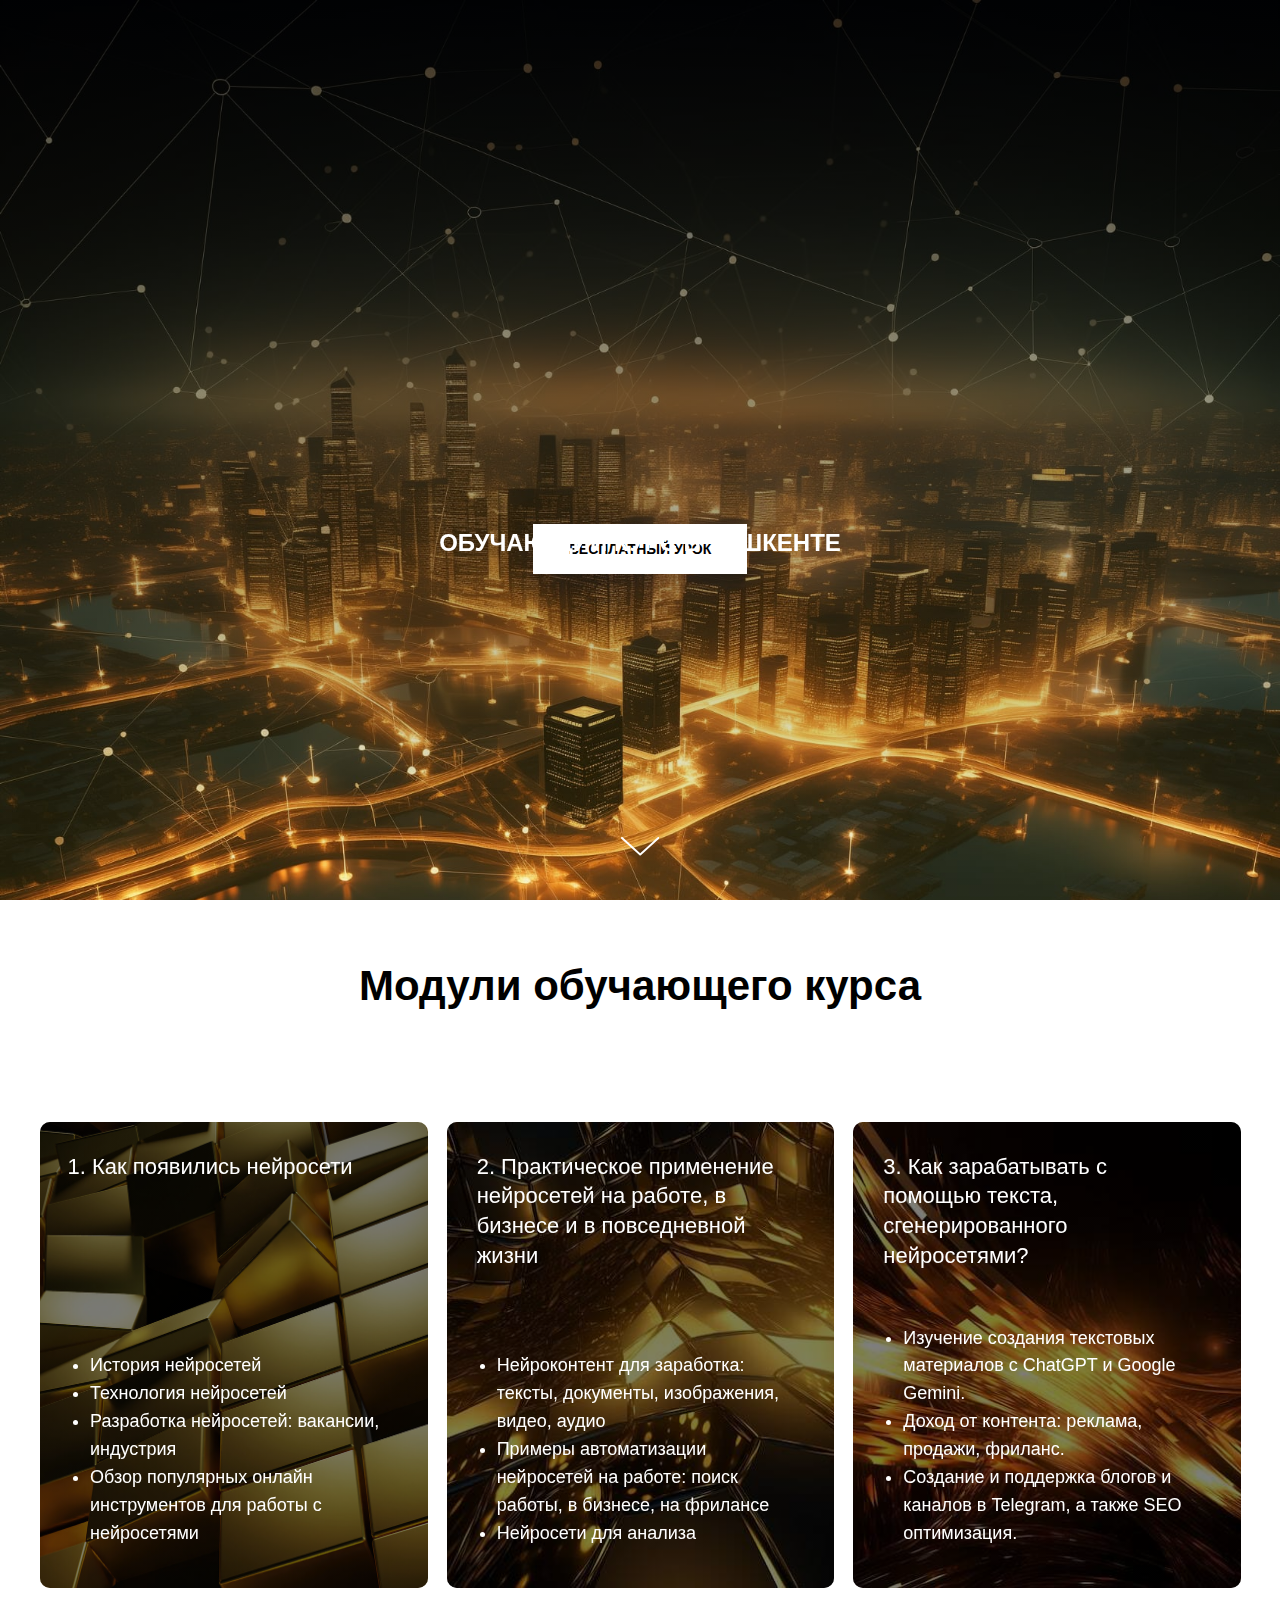
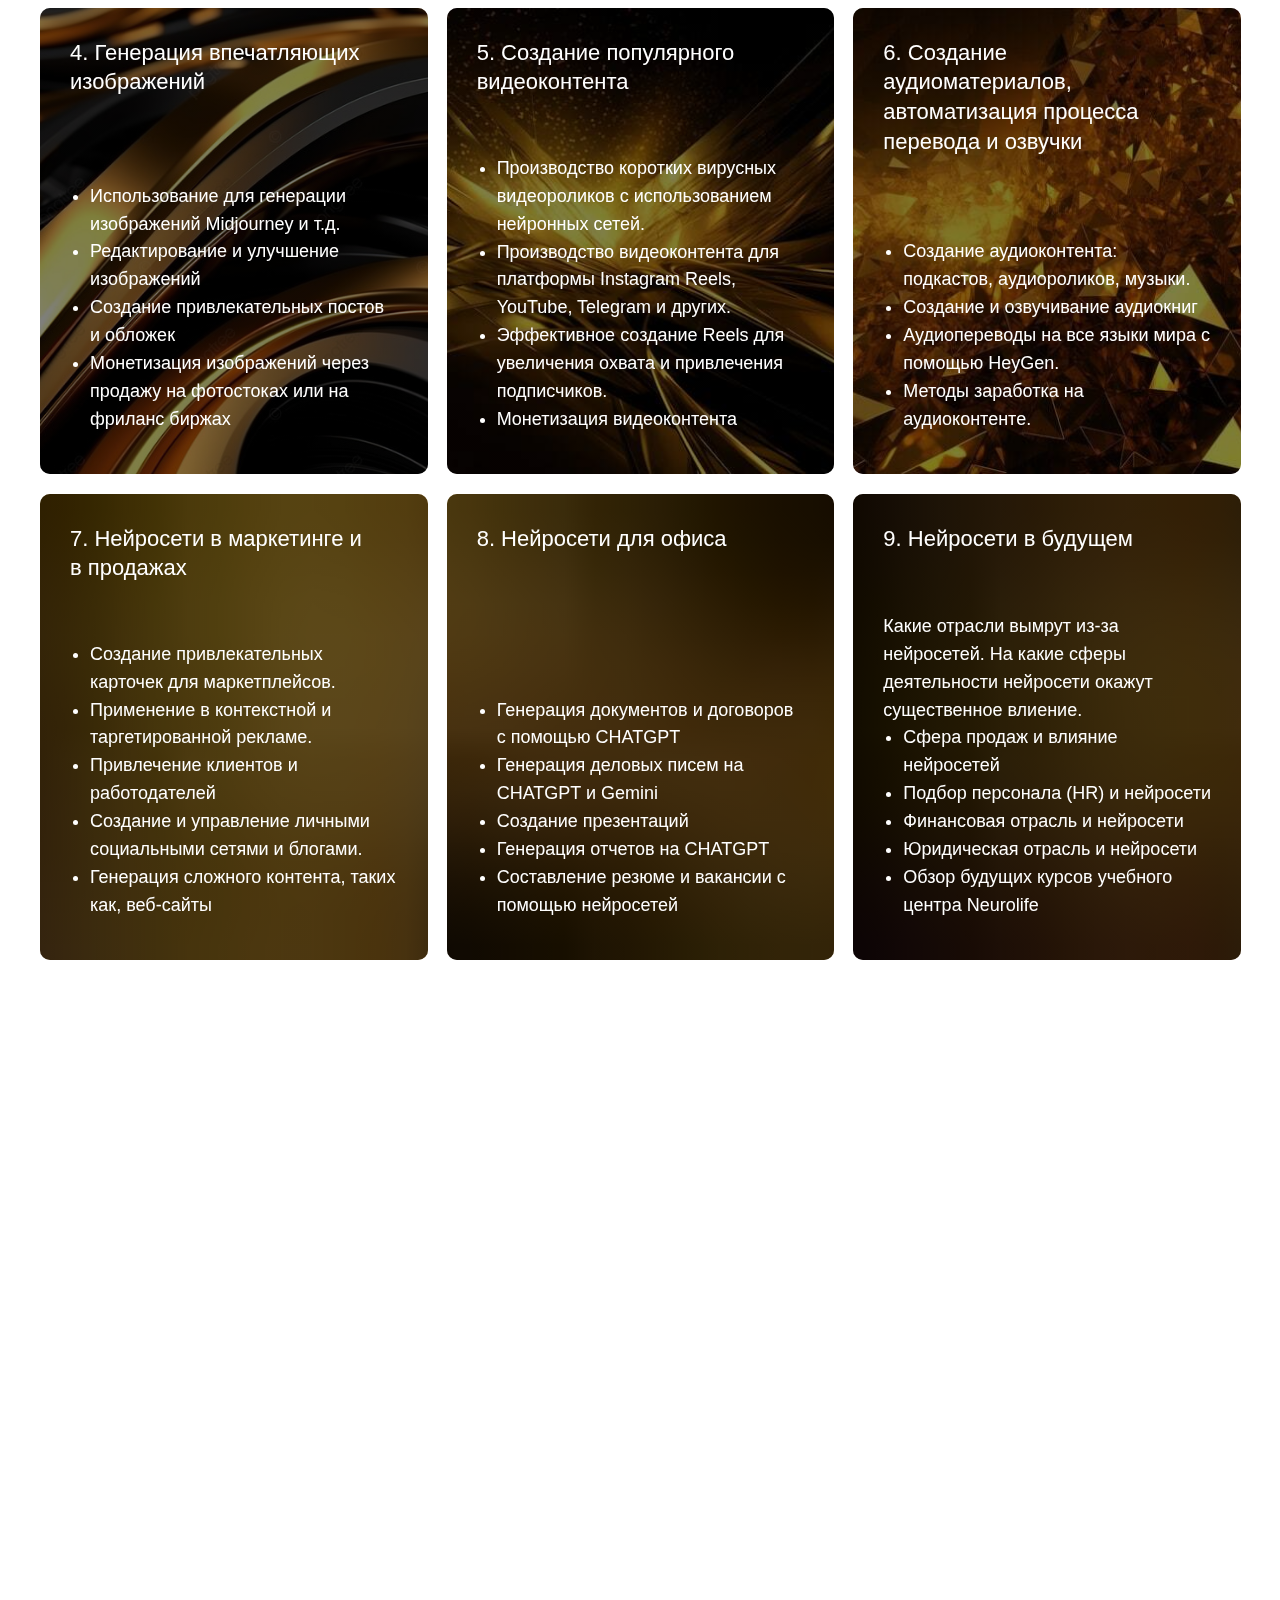
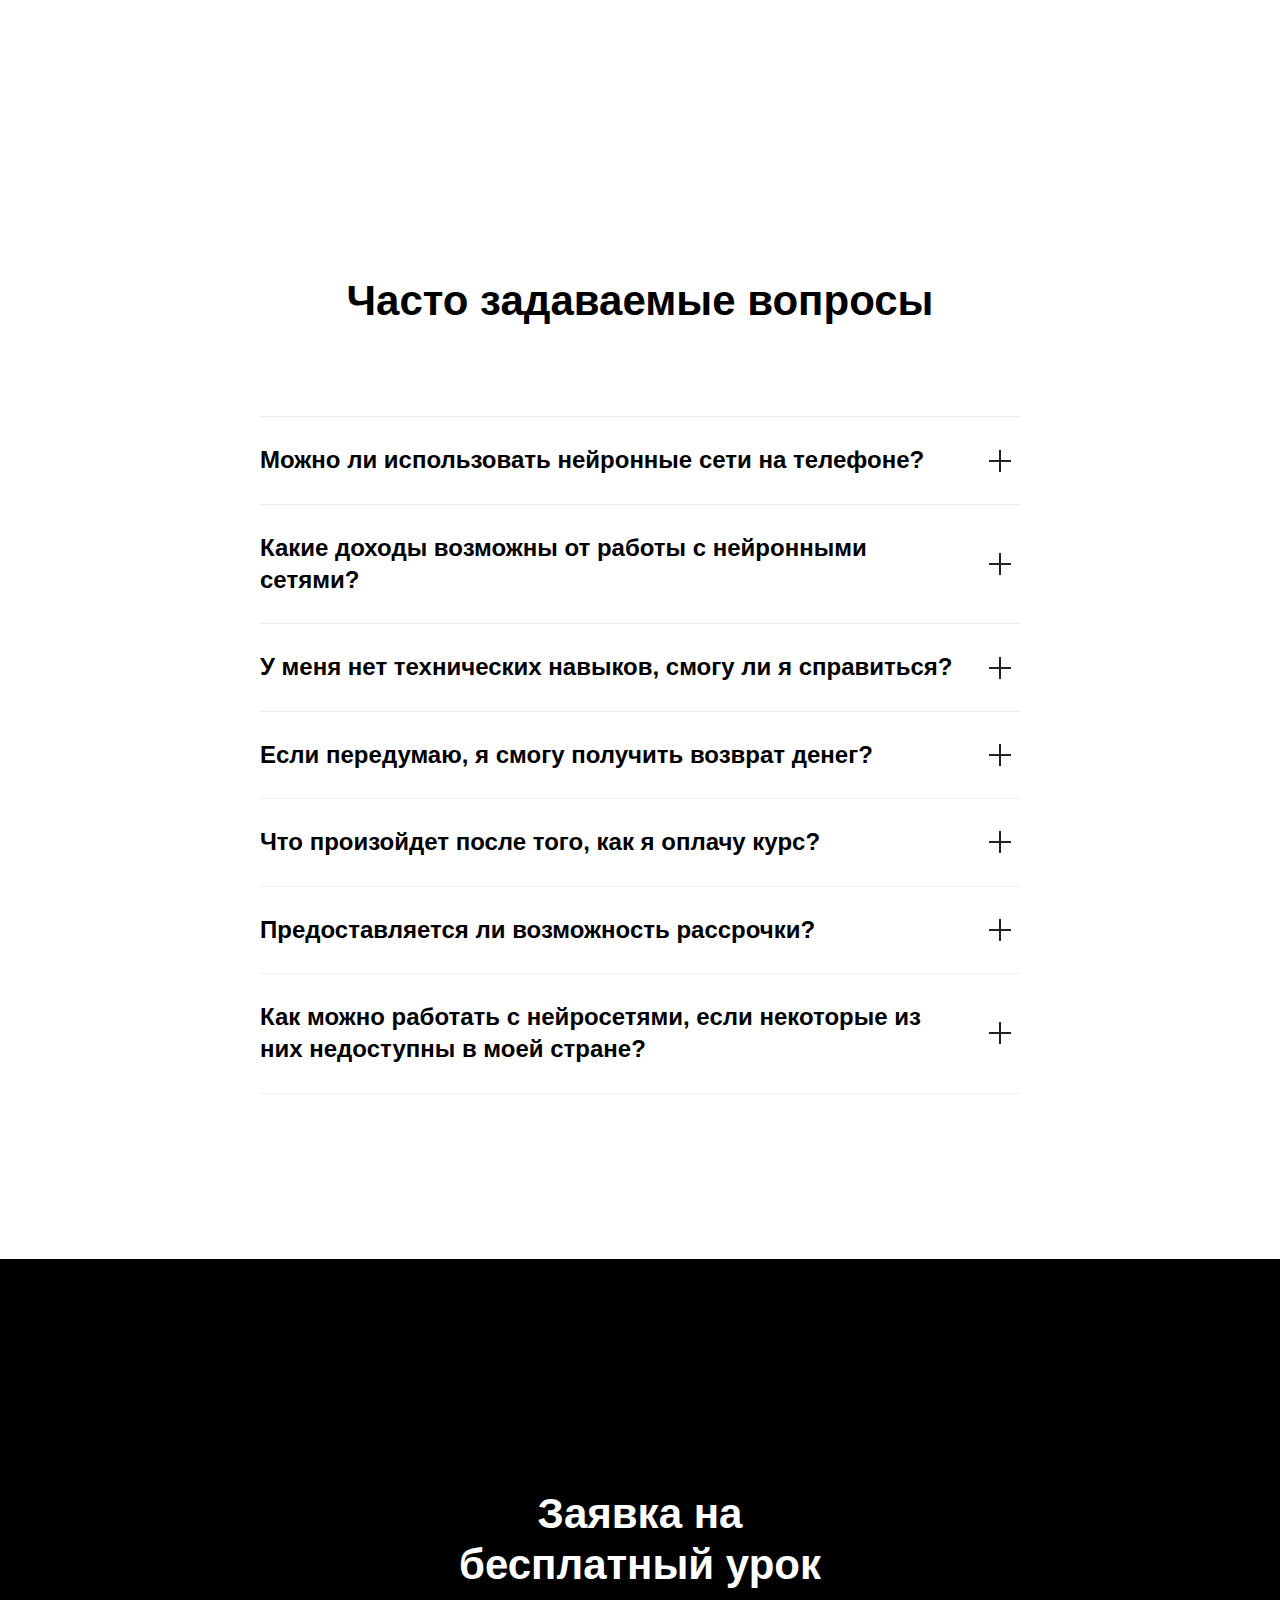
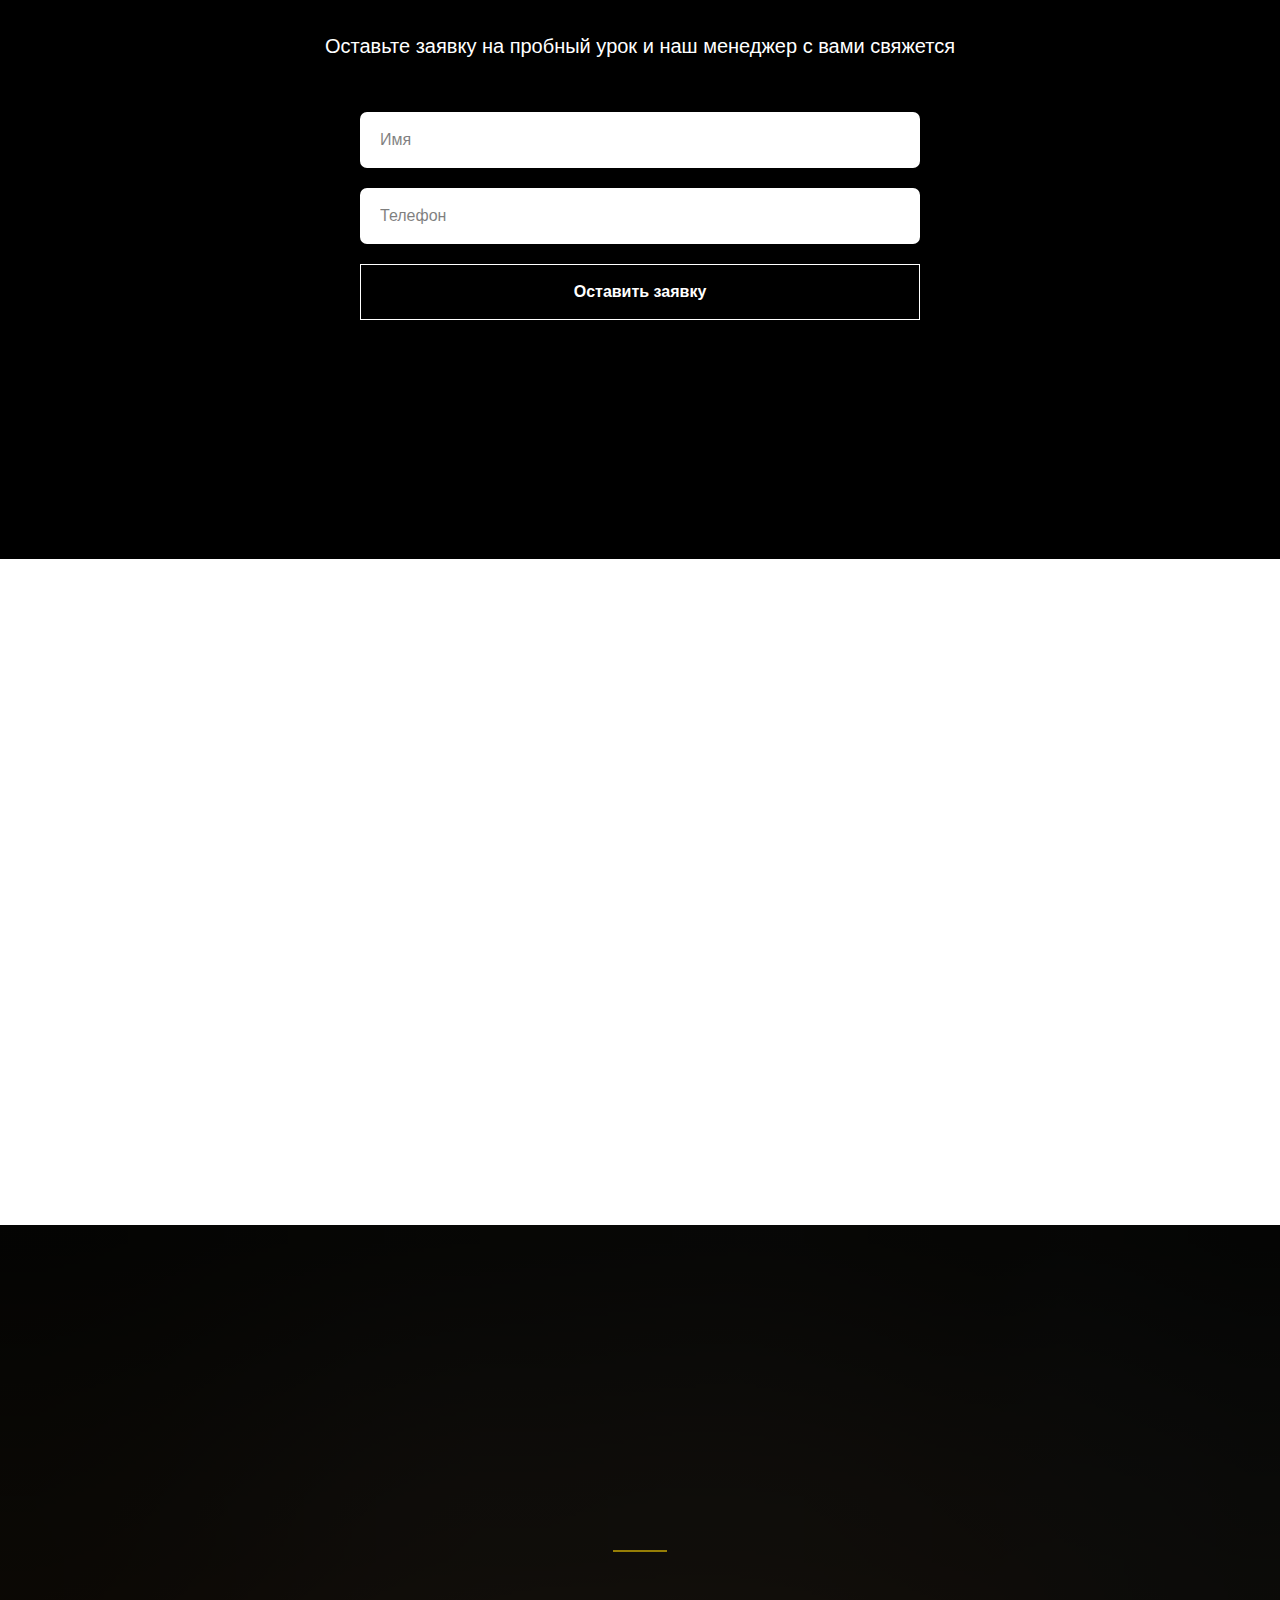
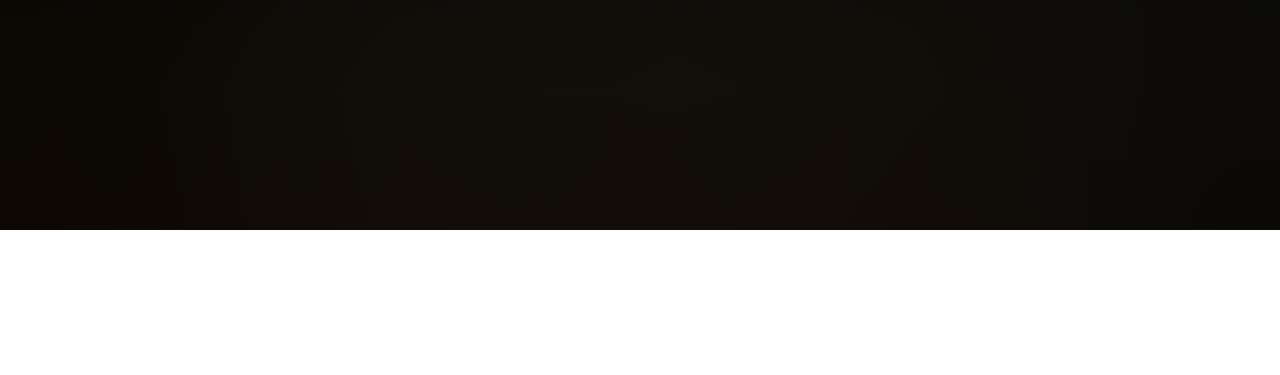
==== index.html @ 062860be "Add files via upload" ====
<!DOCTYPE html><html><head><meta charset="utf-8" /><meta http-equiv="Content-Type" content="text/html; charset=utf-8" /><meta name="viewport" content="width=device-width, initial-scale=1.0" /> <!--metatextblock--><title>Neurolife // Нейросети для работы, бизнеса, жизни</title><meta name="description" content="Обучающий курс в Ташкенте" /> <meta property="og:url" content="https://neurolife.guru" /><meta property="og:title" content="NEUROLiFE" /><meta property="og:description" content="Нейросети для работы, бизнеса, жизни" /><meta property="og:type" content="website" /><meta property="og:image" content="images/tild3936-6133-4434-b133-653335303535__obl.jpg" /><link rel="canonical" href="neurolife"><!--/metatextblock--><meta name="format-detection" content="telephone=no" /><meta http-equiv="x-dns-prefetch-control" content="on"><link rel="dns-prefetch" href="https://ws.tildacdn.com"><link rel="shortcut icon" href="images/tild3335-3565-4536-a564-666536313730__us48581r2058x640.ico" type="image/x-icon" /><!-- Assets --><script src="https://neo.tildacdn.com/js/tilda-fallback-1.0.min.js" async charset="utf-8"></script><link rel="stylesheet" href="css/tilda-grid-3.0.min.css" type="text/css" media="all" onerror="this.loaderr='y';"/><link rel="stylesheet" href="css/tilda-blocks-page44759539.min.css?t=1709560726" type="text/css" media="all" onerror="this.loaderr='y';" /><link rel="stylesheet" href="css/tilda-animation-2.0.min.css" type="text/css" media="all" onerror="this.loaderr='y';" /><link rel="stylesheet" href="css/tilda-cover-1.0.min.css" type="text/css" media="all" onerror="this.loaderr='y';" /><link rel="stylesheet" href="css/tilda-cards-1.0.min.css" type="text/css" media="all" onerror="this.loaderr='y';" /><link rel="stylesheet" href="css/tilda-forms-1.0.min.css" type="text/css" media="all" onerror="this.loaderr='y';" /><link rel="stylesheet" href="css/fonts-tildasans.css" type="text/css" media="all" onerror="this.loaderr='y';" /><script nomodule src="js/tilda-polyfill-1.0.min.js" charset="utf-8"></script><script type="text/javascript">function t_onReady(func) {
if (document.readyState != 'loading') {
func();
} else {
document.addEventListener('DOMContentLoaded', func);
}
}
function t_onFuncLoad(funcName, okFunc, time) {
if (typeof window[funcName] === 'function') {
okFunc();
} else {
setTimeout(function() {
t_onFuncLoad(funcName, okFunc, time);
},(time || 100));
}
}function t_throttle(fn, threshhold, scope) {return function () {fn.apply(scope || this, arguments);};}</script><script src="js/tilda-scripts-3.0.min.js" charset="utf-8" defer onerror="this.loaderr='y';"></script><script src="js/tilda-blocks-page44759539.min.js?t=1709560726" charset="utf-8" async onerror="this.loaderr='y';"></script><script src="js/lazyload-1.3.min.export.js" charset="utf-8" async onerror="this.loaderr='y';"></script><script src="js/tilda-animation-2.0.min.js" charset="utf-8" async onerror="this.loaderr='y';"></script><script src="js/tilda-cover-1.0.min.js" charset="utf-8" async onerror="this.loaderr='y';"></script><script src="js/tilda-cards-1.0.min.js" charset="utf-8" async onerror="this.loaderr='y';"></script><script src="js/tilda-forms-1.0.min.js" charset="utf-8" async onerror="this.loaderr='y';"></script><script src="js/tilda-events-1.0.min.js" charset="utf-8" async onerror="this.loaderr='y';"></script><script type="text/javascript">window.dataLayer = window.dataLayer || [];</script><!-- Facebook Pixel Code --><script type="text/javascript" data-tilda-cookie-type="advertising">!function(f,b,e,v,n,t,s)
{if(f.fbq)return;n=f.fbq=function(){n.callMethod?n.callMethod.apply(n,arguments):n.queue.push(arguments)};
if(!f._fbq)f._fbq=n;n.push=n;n.loaded=!0;n.version='2.0';n.agent='pltilda';
n.queue=[];t=b.createElement(e);t.async=!0;
t.src=v;s=b.getElementsByTagName(e)[0];
s.parentNode.insertBefore(t,s)}(window, document,'script','https://connect.facebook.net/en_US/fbevents.js');
fbq('init', '1611724132703540');
fbq('track', 'PageView');</script><!-- End Facebook Pixel Code --><script type="text/javascript">(function () {
if((/bot|google|yandex|baidu|bing|msn|duckduckbot|teoma|slurp|crawler|spider|robot|crawling|facebook/i.test(navigator.userAgent))===false && typeof(sessionStorage)!='undefined' && sessionStorage.getItem('visited')!=='y' && document.visibilityState){
var style=document.createElement('style');
style.type='text/css';
style.innerHTML='@media screen and (min-width: 980px) {.t-records {opacity: 0;}.t-records_animated {-webkit-transition: opacity ease-in-out .2s;-moz-transition: opacity ease-in-out .2s;-o-transition: opacity ease-in-out .2s;transition: opacity ease-in-out .2s;}.t-records.t-records_visible {opacity: 1;}}';
document.getElementsByTagName('head')[0].appendChild(style);
function t_setvisRecs(){
var alr=document.querySelectorAll('.t-records');
Array.prototype.forEach.call(alr, function(el) {
el.classList.add("t-records_animated");
});
setTimeout(function () {
Array.prototype.forEach.call(alr, function(el) {
el.classList.add("t-records_visible");
});
sessionStorage.setItem("visited", "y");
}, 400);
} 
document.addEventListener('DOMContentLoaded', t_setvisRecs);
}
})();</script></head><body class="t-body" style="margin:0;"><!--allrecords--><div id="allrecords" data-tilda-export="yes" class="t-records" data-hook="blocks-collection-content-node" data-tilda-project-id="7278681" data-tilda-page-id="44759539" data-tilda-page-alias="neurolife" data-tilda-formskey="0e2d23b1be6cd7f13590dddba7278681" data-tilda-lazy="yes" data-tilda-root-zone="com" data-tilda-ts="y"><div id="rec714514308" class="r t-rec" style=" " data-record-type="338" ><!-- cover --><div class="t-cover" id="recorddiv714514308"bgimgfield="img"style="height:100vh;background-image:url('images/tild3261-3333-4061-a565-376462376638__-__resize__20x__city2.jpg');"><div class="t-cover__carrier" id="coverCarry714514308"data-content-cover-id="714514308"data-content-cover-bg="images/tild3261-3333-4061-a565-376462376638__city2.jpg"data-display-changed="true"data-content-cover-height="100vh"data-content-cover-parallax="dynamic"style="height:100vh;background-attachment:scroll; background-position:center top;"itemscope itemtype="http://schema.org/ImageObject"><meta itemprop="image" content="images/tild3261-3333-4061-a565-376462376638__city2.jpg"></div><div class="t-cover__filter" style="height:100vh;background-image: -moz-linear-gradient(top, rgba(0,0,0,0.70), rgba(255,213,0,0.10));background-image: -webkit-linear-gradient(top, rgba(0,0,0,0.70), rgba(255,213,0,0.10));background-image: -o-linear-gradient(top, rgba(0,0,0,0.70), rgba(255,213,0,0.10));background-image: -ms-linear-gradient(top, rgba(0,0,0,0.70), rgba(255,213,0,0.10));background-image: linear-gradient(top, rgba(0,0,0,0.70), rgba(255,213,0,0.10));filter: progid:DXImageTransform.Microsoft.gradient(startColorStr='#4c000000', endColorstr='#e5ffd500');"></div><div class="t338"><div class="t-container"><div class="t-col t-col_8 t-prefix_2"><div class="t-cover__wrapper t-valign_top" style="height:100vh; position: relative;z-index: 1;"><div class="t338 t-align_center" style="padding-top: 60px;"><div data-hook-content="covercontent"><div class="t339__wrapper"><div class="t339__blocklogo"><img class="t338__logo t-img t-animate" 
imgfield="img2" 
src="images/tild6261-3138-4332-a164-653231666133__-__empty__neurolife.png" data-original="images/tild6261-3138-4332-a164-653231666133__neurolife.png" data-animate-style="fadein" data-animate-group="yes" data-tu-max-width="800" data-tu-max-height="800" 
style="" data-hook-clogo="coverlogo" 
alt=""></div><div class="t338__title t-title t-title_xxs t-animate" data-animate-style="fadeindown" data-animate-group="yes" field="title">Нейросети для работы, бизнеса, жизни</div><div class="t338__descr t-descr t-descr_xl t-animate" data-animate-style="fadeinup" data-animate-group="yes" field="descr"><strong style="color: rgb(255, 255, 255);">Обучающий курс в Ташкенте</strong></div><div class="t338__buttonwrapper t-btnwrapper" ><a href="#rec714639176" target="" class="t338__btn t-btn t-btn_md " style="color:#000000;background-color:#ffffff;border-radius:0px; -moz-border-radius:0px; -webkit-border-radius:0px;text-transform:uppercase;box-shadow:0px 10px 40px -2px rgba(0,11,48,0.3);" data-buttonfieldset="button"
><table role="presentation" style="width:100%; height:100%;"><tr><td data-field="buttontitle">Бесплатный урок</td></tr></table></a></div></div></div></div></div></div></div></div><!-- arrow --><div class="t-cover__arrow"><div class="t-cover__arrow-wrapper "><div class="t-cover__arrow_mobile"><svg role="presentation" class="t-cover__arrow-svg" style="fill:#ffffff;" x="0px" y="0px" width="38.417px" height="18.592px" viewBox="0 0 38.417 18.592" style="enable-background:new 0 0 38.417 18.592;"><g><path d="M19.208,18.592c-0.241,0-0.483-0.087-0.673-0.261L0.327,1.74c-0.408-0.372-0.438-1.004-0.066-1.413c0.372-0.409,1.004-0.439,1.413-0.066L19.208,16.24L36.743,0.261c0.411-0.372,1.042-0.342,1.413,0.066c0.372,0.408,0.343,1.041-0.065,1.413L19.881,18.332C19.691,18.505,19.449,18.592,19.208,18.592z"/></g></svg></div></div></div><!-- arrow --></div><style> #rec714514308 .t338__title { text-transform: uppercase; } @media screen and (min-width: 900px) { #rec714514308 .t338__title { font-size: 33px; } } #rec714514308 .t338__descr { text-transform: uppercase; opacity: 1; }</style></div><div id="rec714514309" class="r t-rec t-rec_pt_60 t-rec_pb_60" style="padding-top:60px;padding-bottom:60px; " data-record-type="959" ><!-- T959 --><div class="t959"><div class="t-section__container t-container"><div class="t-col t-col_12"><div class="t-section__topwrapper t-align_center"><div class="t-section__title t-title t-title_xs" field="btitle">Модули обучающего курса</div> </div></div></div><div class="t959__container t-card__container t959__container_indent t959__container_mobile-flex" style="padding: 0px 30px 0px 30px;" data-ratio="4_3"><div class="t959__row" data-auto-correct-mobile-width="false"><div class="t959__card t959__card_33 "><div class="t959__card-inner t-card__col t-card__col_withoutbtn t959__card-inner_4-3" style=" border-radius:10px;"> <meta itemprop="image" content="images/tild6261-6666-4763-b738-383731313161__22.jpg"> <div class="t959__card-image t-bgimg t959__card-image_zoom t959__animation_slow" 
bgimgfield="li_img__8722831678362" data-original="images/tild6261-6666-4763-b738-383731313161__22.jpg" 
style="background: url('images/tild6261-6666-4763-b738-383731313161__-__resizeb__20x__22.jpg') no-repeat center; background-size: cover;"
></div><div class="t959__card-overlay t959__animation_slow" style="background: -moz-linear-gradient(top, rgba(0,0,0,0.5), rgba(0,0,0,0.50)); background: -webkit-linear-gradient(top, rgba(0,0,0,0.5), rgba(0,0,0,0.50)); background: -o-linear-gradient(top, rgba(0,0,0,0.5), rgba(0,0,0,0.50)); background: -ms-linear-gradient(top, rgba(0,0,0,0.5), rgba(0,0,0,0.50));"></div><div class="t959__card-content t959__animation_slow"><div class="t-card__title t-name t-name_lg t-align_left" field="li_title__8722831678362"><ol><li>Как появились нейросети</li></ol></div><div class="t-card__descr t-text t-text_sm t-align_left" field="li_descr__8722831678362"><ul><li style="text-align: left;">История нейросетей </li><li style="text-align: left;">Технология нейросетей </li><li style="text-align: left;">Разработка нейросетей: вакансии, индустрия </li><li style="text-align: left;">Обзор популярных онлайн инструментов для работы с нейросетями </li></ul></div><style> #rec714514309 .t-card__title { font-size: 22px; font-weight: 400; }</style><svg role="presentation" class="t959__card-arrow t959__card-arrow_hidden" width="14" height="24" viewBox="0 0 14 24" fill="none" xmlns="http://www.w3.org/2000/svg"><path d="M1 0.994385L12 11.9944L1 22.9944" stroke="white" stroke-width="2"/></svg></div></div></div><div class="t959__card t959__card_33 "><div class="t959__card-inner t-card__col t-card__col_withoutbtn t959__card-inner_4-3" style=" border-radius:10px;"> <meta itemprop="image" content="images/tild6661-3034-4066-b332-326635306232__11.jpg"> <div class="t959__card-image t-bgimg t959__card-image_zoom t959__animation_slow" 
bgimgfield="li_img__8722831678360" data-original="images/tild6661-3034-4066-b332-326635306232__11.jpg" 
style="background: url('images/tild6661-3034-4066-b332-326635306232__-__resizeb__20x__11.jpg') no-repeat center; background-size: cover;"
></div><div class="t959__card-overlay t959__animation_slow" style="background: -moz-linear-gradient(top, rgba(0,0,0,0.5), rgba(0,0,0,0.50)); background: -webkit-linear-gradient(top, rgba(0,0,0,0.5), rgba(0,0,0,0.50)); background: -o-linear-gradient(top, rgba(0,0,0,0.5), rgba(0,0,0,0.50)); background: -ms-linear-gradient(top, rgba(0,0,0,0.5), rgba(0,0,0,0.50));"></div><div class="t959__card-content t959__animation_slow"><div class="t-card__title t-name t-name_lg t-align_left" field="li_title__8722831678360"><p style="text-align: left;">2. Практическое применение нейросетей на работе, в бизнесе и в повседневной жизни </p></div><div class="t-card__descr t-text t-text_sm t-align_left" field="li_descr__8722831678360"><ul><li style="text-align: left;">Нейроконтент для заработка: тексты, документы, изображения, видео, аудио</li><li style="text-align: left;">Примеры автоматизации нейросетей на работе: поиск работы, в бизнесе, на фрилансе</li><li style="text-align: left;">Нейросети для анализа</li></ul></div><style> #rec714514309 .t-card__title { font-size: 22px; font-weight: 400; }</style><svg role="presentation" class="t959__card-arrow t959__card-arrow_hidden" width="14" height="24" viewBox="0 0 14 24" fill="none" xmlns="http://www.w3.org/2000/svg"><path d="M1 0.994385L12 11.9944L1 22.9944" stroke="white" stroke-width="2"/></svg></div></div></div><div class="t959__card t959__card_33 "><div class="t959__card-inner t-card__col t-card__col_withoutbtn t959__card-inner_4-3" style=" border-radius:10px;"> <meta itemprop="image" content="images/tild3539-6236-4334-b430-636538623031__33.jpg"> <div class="t959__card-image t-bgimg t959__card-image_zoom t959__animation_slow" 
bgimgfield="li_img__8722831678361" data-original="images/tild3539-6236-4334-b430-636538623031__33.jpg" 
style="background: url('images/tild3539-6236-4334-b430-636538623031__-__resizeb__20x__33.jpg') no-repeat center; background-size: cover;"
></div><div class="t959__card-overlay t959__animation_slow" style="background: -moz-linear-gradient(top, rgba(0,0,0,0.5), rgba(0,0,0,0.50)); background: -webkit-linear-gradient(top, rgba(0,0,0,0.5), rgba(0,0,0,0.50)); background: -o-linear-gradient(top, rgba(0,0,0,0.5), rgba(0,0,0,0.50)); background: -ms-linear-gradient(top, rgba(0,0,0,0.5), rgba(0,0,0,0.50));"></div><div class="t959__card-content t959__animation_slow"><div class="t-card__title t-name t-name_lg t-align_left" field="li_title__8722831678361"><p style="text-align: left;">3. Как зарабатывать с помощью текста, сгенерированного нейросетями?</p></div><div class="t-card__descr t-text t-text_sm t-align_left" field="li_descr__8722831678361"><ul><li style="text-align: left;">Изучение создания текстовых материалов с ChatGPT и Google Gemini.</li><li style="text-align: left;">Доход от контента: реклама, продажи, фриланс.</li><li style="text-align: left;">Создание и поддержка блогов и каналов в Telegram, а также SEO оптимизация.</li></ul></div><style> #rec714514309 .t-card__title { font-size: 22px; font-weight: 400; }</style><svg role="presentation" class="t959__card-arrow t959__card-arrow_hidden" width="14" height="24" viewBox="0 0 14 24" fill="none" xmlns="http://www.w3.org/2000/svg"><path d="M1 0.994385L12 11.9944L1 22.9944" stroke="white" stroke-width="2"/></svg></div></div></div></div><div class="t959__row" data-auto-correct-mobile-width="false"><div class="t959__card t959__card_33 "><div class="t959__card-inner t-card__col t-card__col_withoutbtn t959__card-inner_4-3" style=" border-radius:10px;"> <meta itemprop="image" content="images/tild6633-3337-4465-b835-633936366138__55.jpg"> <div class="t959__card-image t-bgimg t959__card-image_zoom t959__animation_slow" 
bgimgfield="li_img__8722831678363" data-original="images/tild6633-3337-4465-b835-633936366138__55.jpg" 
style="background: url('images/tild6633-3337-4465-b835-633936366138__-__resizeb__20x__55.jpg') no-repeat center; background-size: cover;"
></div><div class="t959__card-overlay t959__animation_slow" style="background: -moz-linear-gradient(top, rgba(0,0,0,0.5), rgba(0,0,0,0.50)); background: -webkit-linear-gradient(top, rgba(0,0,0,0.5), rgba(0,0,0,0.50)); background: -o-linear-gradient(top, rgba(0,0,0,0.5), rgba(0,0,0,0.50)); background: -ms-linear-gradient(top, rgba(0,0,0,0.5), rgba(0,0,0,0.50));"></div><div class="t959__card-content t959__animation_slow"><div class="t-card__title t-name t-name_lg t-align_left" field="li_title__8722831678363"><p style="text-align: left;">4. Генерация впечатляющих изображений </p></div><div class="t-card__descr t-text t-text_sm t-align_left" field="li_descr__8722831678363"><ul><li style="text-align: left;">Использование для генерации изображений Midjourney и т.д.</li><li style="text-align: left;">Редактирование и улучшение изображений</li><li style="text-align: left;">Создание привлекательных постов и обложек</li><li style="text-align: left;">Монетизация изображений через продажу на фотостоках или на фриланс биржах</li></ul></div><style> #rec714514309 .t-card__title { font-size: 22px; font-weight: 400; }</style><svg role="presentation" class="t959__card-arrow t959__card-arrow_hidden" width="14" height="24" viewBox="0 0 14 24" fill="none" xmlns="http://www.w3.org/2000/svg"><path d="M1 0.994385L12 11.9944L1 22.9944" stroke="white" stroke-width="2"/></svg></div></div></div><div class="t959__card t959__card_33 "><div class="t959__card-inner t-card__col t-card__col_withoutbtn t959__card-inner_4-3" style=" border-radius:10px;"> <meta itemprop="image" content="images/tild6538-3432-4631-b834-656233343531__66.jpg"> <div class="t959__card-image t-bgimg t959__card-image_zoom t959__animation_slow" 
bgimgfield="li_img__8722831678364" data-original="images/tild6538-3432-4631-b834-656233343531__66.jpg" 
style="background: url('images/tild6538-3432-4631-b834-656233343531__-__resizeb__20x__66.jpg') no-repeat center; background-size: cover;"
></div><div class="t959__card-overlay t959__animation_slow" style="background: -moz-linear-gradient(top, rgba(0,0,0,0.5), rgba(0,0,0,0.50)); background: -webkit-linear-gradient(top, rgba(0,0,0,0.5), rgba(0,0,0,0.50)); background: -o-linear-gradient(top, rgba(0,0,0,0.5), rgba(0,0,0,0.50)); background: -ms-linear-gradient(top, rgba(0,0,0,0.5), rgba(0,0,0,0.50));"></div><div class="t959__card-content t959__animation_slow"><div class="t-card__title t-name t-name_lg t-align_left" field="li_title__8722831678364">5. Создание популярного видеоконтента</div><div class="t-card__descr t-text t-text_sm t-align_left" field="li_descr__8722831678364"><br /><ul><li style="text-align: left;">Производство коротких вирусных видеороликов с использованием нейронных сетей.</li><li style="text-align: left;">Производство видеоконтента для платформы Instagram Reels, YouTube, Telegram и других.</li><li style="text-align: left;">Эффективное создание Reels для увеличения охвата и привлечения подписчиков.</li><li style="text-align: left;">Монетизация видеоконтента</li></ul></div><style> #rec714514309 .t-card__title { font-size: 22px; font-weight: 400; }</style><svg role="presentation" class="t959__card-arrow t959__card-arrow_hidden" width="14" height="24" viewBox="0 0 14 24" fill="none" xmlns="http://www.w3.org/2000/svg"><path d="M1 0.994385L12 11.9944L1 22.9944" stroke="white" stroke-width="2"/></svg></div></div></div><div class="t959__card t959__card_33 "><div class="t959__card-inner t-card__col t-card__col_withoutbtn t959__card-inner_4-3" style=" border-radius:10px;"> <meta itemprop="image" content="images/tild3462-6538-4362-b766-343266363266__77.jpg"> <div class="t959__card-image t-bgimg t959__card-image_zoom t959__animation_slow" 
bgimgfield="li_img__8722831678365" data-original="images/tild3462-6538-4362-b766-343266363266__77.jpg" 
style="background: url('images/tild3462-6538-4362-b766-343266363266__-__resizeb__20x__77.jpg') no-repeat center; background-size: cover;"
></div><div class="t959__card-overlay t959__animation_slow" style="background: -moz-linear-gradient(top, rgba(0,0,0,0.5), rgba(0,0,0,0.50)); background: -webkit-linear-gradient(top, rgba(0,0,0,0.5), rgba(0,0,0,0.50)); background: -o-linear-gradient(top, rgba(0,0,0,0.5), rgba(0,0,0,0.50)); background: -ms-linear-gradient(top, rgba(0,0,0,0.5), rgba(0,0,0,0.50));"></div><div class="t959__card-content t959__animation_slow"><div class="t-card__title t-name t-name_lg t-align_left" field="li_title__8722831678365"><p style="text-align: left;">6. Создание аудиоматериалов, автоматизация процесса перевода и озвучки </p></div><div class="t-card__descr t-text t-text_sm t-align_left" field="li_descr__8722831678365"><ul><li style="text-align: left;">Создание аудиоконтента: подкастов, аудиороликов, музыки. </li><li style="text-align: left;">Создание и озвучивание аудиокниг </li><li style="text-align: left;">Аудиопереводы на все языки мира с помощью HeyGen. </li><li style="text-align: left;">Методы заработка на аудиоконтенте. </li></ul></div><style> #rec714514309 .t-card__title { font-size: 22px; font-weight: 400; }</style><svg role="presentation" class="t959__card-arrow t959__card-arrow_hidden" width="14" height="24" viewBox="0 0 14 24" fill="none" xmlns="http://www.w3.org/2000/svg"><path d="M1 0.994385L12 11.9944L1 22.9944" stroke="white" stroke-width="2"/></svg></div></div></div></div><div class="t959__row" data-auto-correct-mobile-width="false"><div class="t959__card t959__card_33 "><div class="t959__card-inner t-card__col t-card__col_withoutbtn t959__card-inner_4-3" style=" border-radius:10px;"> <meta itemprop="image" content="images/tild6533-3966-4435-b138-393239316364__88.jpg"> <div class="t959__card-image t-bgimg t959__card-image_zoom t959__animation_slow" 
bgimgfield="li_img__1709471177825" data-original="images/tild6533-3966-4435-b138-393239316364__88.jpg" 
style="background: url('images/tild6533-3966-4435-b138-393239316364__-__resizeb__20x__88.jpg') no-repeat center; background-size: cover;"
></div><div class="t959__card-overlay t959__animation_slow" style="background: -moz-linear-gradient(top, rgba(0,0,0,0.5), rgba(0,0,0,0.50)); background: -webkit-linear-gradient(top, rgba(0,0,0,0.5), rgba(0,0,0,0.50)); background: -o-linear-gradient(top, rgba(0,0,0,0.5), rgba(0,0,0,0.50)); background: -ms-linear-gradient(top, rgba(0,0,0,0.5), rgba(0,0,0,0.50));"></div><div class="t959__card-content t959__animation_slow"><div class="t-card__title t-name t-name_lg t-align_left" field="li_title__1709471177825"><p style="text-align: left;">7. Нейросети в маркетинге и в продажах </p></div><div class="t-card__descr t-text t-text_sm t-align_left" field="li_descr__1709471177825"><ul><li style="text-align: left;">Создание привлекательных карточек для маркетплейсов.</li><li style="text-align: left;">Применение в контекстной и таргетированной рекламе.</li><li style="text-align: left;">Привлечение клиентов и работодателей</li><li style="text-align: left;">Создание и управление личными социальными сетями и блогами.</li><li style="text-align: left;">Генерация сложного контента, таких как, веб-сайты</li></ul></div><style> #rec714514309 .t-card__title { font-size: 22px; font-weight: 400; }</style><svg role="presentation" class="t959__card-arrow t959__card-arrow_hidden" width="14" height="24" viewBox="0 0 14 24" fill="none" xmlns="http://www.w3.org/2000/svg"><path d="M1 0.994385L12 11.9944L1 22.9944" stroke="white" stroke-width="2"/></svg></div></div></div><div class="t959__card t959__card_33 "><div class="t959__card-inner t-card__col t-card__col_withoutbtn t959__card-inner_4-3" style=" border-radius:10px;"> <meta itemprop="image" content="images/tild6630-3764-4861-a437-643938643062__99.jpg"> <div class="t959__card-image t-bgimg t959__card-image_zoom t959__animation_slow" 
bgimgfield="li_img__1709471608268" data-original="images/tild6630-3764-4861-a437-643938643062__99.jpg" 
style="background: url('images/tild6630-3764-4861-a437-643938643062__-__resizeb__20x__99.jpg') no-repeat center; background-size: cover;"
></div><div class="t959__card-overlay t959__animation_slow" style="background: -moz-linear-gradient(top, rgba(0,0,0,0.5), rgba(0,0,0,0.50)); background: -webkit-linear-gradient(top, rgba(0,0,0,0.5), rgba(0,0,0,0.50)); background: -o-linear-gradient(top, rgba(0,0,0,0.5), rgba(0,0,0,0.50)); background: -ms-linear-gradient(top, rgba(0,0,0,0.5), rgba(0,0,0,0.50));"></div><div class="t959__card-content t959__animation_slow"><div class="t-card__title t-name t-name_lg t-align_left" field="li_title__1709471608268"><p style="text-align: left;">8. Нейросети для офиса </p></div><div class="t-card__descr t-text t-text_sm t-align_left" field="li_descr__1709471608268"><ul><li style="text-align: left;">Генерация документов и договоров с помощью CHATGPT </li><li style="text-align: left;">Генерация деловых писем на CHATGPT и Gemini </li><li style="text-align: left;">Создание презентаций </li><li style="text-align: left;">Генерация отчетов на CHATGPT </li><li style="text-align: left;">Составление резюме и вакансии c помощью нейросетей </li></ul></div><style> #rec714514309 .t-card__title { font-size: 22px; font-weight: 400; }</style><svg role="presentation" class="t959__card-arrow t959__card-arrow_hidden" width="14" height="24" viewBox="0 0 14 24" fill="none" xmlns="http://www.w3.org/2000/svg"><path d="M1 0.994385L12 11.9944L1 22.9944" stroke="white" stroke-width="2"/></svg></div></div></div><div class="t959__card t959__card_33 "><div class="t959__card-inner t-card__col t-card__col_withoutbtn t959__card-inner_4-3" style=" border-radius:10px;"> <meta itemprop="image" content="images/tild6161-3536-4530-a162-323162343131__222.jpg"> <div class="t959__card-image t-bgimg t959__card-image_zoom t959__animation_slow" 
bgimgfield="li_img__1709471633215" data-original="images/tild6161-3536-4530-a162-323162343131__222.jpg" 
style="background: url('images/tild6161-3536-4530-a162-323162343131__-__resizeb__20x__222.jpg') no-repeat center; background-size: cover;"
></div><div class="t959__card-overlay t959__animation_slow" style="background: -moz-linear-gradient(top, rgba(0,0,0,0.5), rgba(0,0,0,0.50)); background: -webkit-linear-gradient(top, rgba(0,0,0,0.5), rgba(0,0,0,0.50)); background: -o-linear-gradient(top, rgba(0,0,0,0.5), rgba(0,0,0,0.50)); background: -ms-linear-gradient(top, rgba(0,0,0,0.5), rgba(0,0,0,0.50));"></div><div class="t959__card-content t959__animation_slow"><div class="t-card__title t-name t-name_lg t-align_left" field="li_title__1709471633215"><p style="text-align: left;">9. Нейросети в будущем </p></div><div class="t-card__descr t-text t-text_sm t-align_left" field="li_descr__1709471633215"><p style="text-align: left;">Какие отрасли вымрут из-за нейросетей. На какие сферы деятельности нейросети окажут существенное влиение. </p><ul><li style="text-align: left;">Сфера продаж и влияние нейросетей </li><li style="text-align: left;">Подбор персонала (HR) и нейросети </li><li style="text-align: left;">Финансовая отрасль и нейросети </li><li style="text-align: left;">Юридическая отрасль и нейросети </li><li style="text-align: left;">Обзор будущих курсов учебного центра Neurolife </li></ul></div><style> #rec714514309 .t-card__title { font-size: 22px; font-weight: 400; }</style><svg role="presentation" class="t959__card-arrow t959__card-arrow_hidden" width="14" height="24" viewBox="0 0 14 24" fill="none" xmlns="http://www.w3.org/2000/svg"><path d="M1 0.994385L12 11.9944L1 22.9944" stroke="white" stroke-width="2"/></svg></div></div></div></div></div></div><script>t_onReady(function () {
t_onFuncLoad('t959__init', function () {
t959__init('714514309');
});
});</script></div><div id="rec714584428" class="r t-rec" style=" " data-record-type="1031" ><!-- t1031 --><!-- cover --><div class="t-cover" id="recorddiv714584428"bgimgfield="img"style="height:80vh;background-image:url('images/tild6261-3434-4331-b238-653861626235__-__resize__20x__default_ai_network_b.jpeg');"><div class="t-cover__carrier" id="coverCarry714584428"data-content-cover-id="714584428"data-content-cover-bg="images/tild6261-3434-4331-b238-653861626235__default_ai_network_b.jpeg"data-display-changed="true"data-content-cover-height="80vh"data-content-cover-parallax=""style="height:80vh;background-attachment:scroll; "itemscope itemtype="http://schema.org/ImageObject"><meta itemprop="image" content="images/tild6261-3434-4331-b238-653861626235__default_ai_network_b.jpeg"></div><div class="t-cover__filter" style="height:80vh;background-color: #000;opacity: 0.3;"></div><div class="t1031"><div class="t-container"><div class="t-cover__wrapper t-valign_middle" style="height:80vh;"> <div class="t1031__wrapper" data-hook-content="covercontent"><div class="t1031__textwrapper t-width t-width_6"><div class="t1031__descr t-section_descr t-descr t-descr_md" field="descr"><div style="font-size: 40px;" data-customstyle="yes">За 2 месяца интенсивного обучения вы научитесь:</div></div></div><ul role="list" class="t1031__blockswrapper t-list__container_inrow3"><li class="t1031__col t-list__item t-item t-col t-col_4"
><div class="t1031__wrapper"><div class="t1031__title t-name t-name_md" field="li_title__6514766621370"><p style="text-align: left;">Передовые нейросети</p></div><div class="t1031__descr t-descr t-descr_xxs" field="li_descr__6514766621370"><p style="text-align: left;">Научитесь пользоваться ChatGPT, Gemini, Midjourney и другими топовыми нейросетями</p></div></div></li><li class="t1031__col t-list__item t-item t-col t-col_4"
><div class="t1031__wrapper"><div class="t1031__title t-name t-name_md" field="li_title__6514766621371"><p style="text-align: left;">Востребованный контент</p></div><div class="t1031__descr t-descr t-descr_xxs" field="li_descr__6514766621371"><p style="text-align: left;">Cоздавать востребованный контент: тексты, картинки, аудио, видео</p></div></div></li><li class="t1031__col t-list__item t-item t-col t-col_4"
><div class="t1031__wrapper"><div class="t1031__title t-name t-name_md" field="li_title__6514766621372"><p style="text-align: left;">Применение</p></div><div class="t1031__descr t-descr t-descr_xxs" field="li_descr__6514766621372"><p style="text-align: left;">Разберетесь, как использовать нейросети на работе, в бизнесе, на фриланс проектах и. в повседневной жизни</p></div></div></li></ul></div></div></div></div></div><style> #rec714584428 .t1031__blockswrapper .t1031__title { text-transform: uppercase; } #rec714584428 .t1031__blockswrapper .t1031__descr { font-size: 22px; text-transform: lowercase; }</style></div><div id="rec714537685" class="r t-rec t-rec_pt_135 t-rec_pb_165" style="padding-top:135px;padding-bottom:165px; " data-animationappear="off" data-record-type="849" ><!-- t849--><div class="t849"><div class="t-section__container t-container"><div class="t-col t-col_12"><div class="t-section__topwrapper t-align_center"><div class="t-section__title t-title t-title_xs" field="btitle">Часто задаваемые вопросы</div> </div></div></div><div class="t-container"><div class="t-item t-col t-col_8 t-prefix_2"><div class="t849__accordion" data-accordion="false"><div class="t849__wrapper"><div class="t849__header " style="border-top: 1px solid #eee;"><button type="button" 
class="t849__trigger-button " 
aria-controls="accordion1_714537685" 
aria-expanded="false"
><span class="t849__title t-name t-name_xl" field="li_title__8814642176290">Можно ли использовать нейронные сети на телефоне?</span><svg class="t849__icon" role="presentation" focusable="false" viewBox="0 0 40 40" xmlns="http://www.w3.org/2000/svg"><circle cx="20" cy="20" r="20" stroke-width="0" /><g class="t849__lines" stroke-width="2px" fill="none"><path d="M9 20H31" /><path d="M20 9V31" /></g></svg></button></div><div class="t849__content" 
id="accordion1_714537685"
hidden ><div class="t849__textwrapper"><div class="t849__text t-descr t-descr_sm" field="li_descr__8814642176290">Да, это возможно, однако для работы с нейронными сетями предпочтительнее использовать компьютер или планшет.</div></div></div></div></div></div><div class="t-item t-col t-col_8 t-prefix_2"><div class="t849__accordion" data-accordion="false"><div class="t849__wrapper"><div class="t849__header " style="border-top: 1px solid #eee;"><button type="button" 
class="t849__trigger-button " 
aria-controls="accordion2_714537685" 
aria-expanded="false"
><span class="t849__title t-name t-name_xl" field="li_title__8814642176291">Какие доходы возможны от работы с нейронными сетями?</span><svg class="t849__icon" role="presentation" focusable="false" viewBox="0 0 40 40" xmlns="http://www.w3.org/2000/svg"><circle cx="20" cy="20" r="20" stroke-width="0" /><g class="t849__lines" stroke-width="2px" fill="none"><path d="M9 20H31" /><path d="M20 9V31" /></g></svg></button></div><div class="t849__content" 
id="accordion2_714537685"
hidden ><div class="t849__textwrapper"><div class="t849__text t-descr t-descr_sm" field="li_descr__8814642176291">Ваш заработок зависит от вас. Мы предоставляем все необходимые инструменты для работы с нейросетями.</div></div></div></div></div></div><div class="t-item t-col t-col_8 t-prefix_2"><div class="t849__accordion" data-accordion="false"><div class="t849__wrapper"><div class="t849__header " style="border-top: 1px solid #eee;"><button type="button" 
class="t849__trigger-button " 
aria-controls="accordion3_714537685" 
aria-expanded="false"
><span class="t849__title t-name t-name_xl" field="li_title__8814642176292">У меня нет технических навыков, смогу ли я справиться?</span><svg class="t849__icon" role="presentation" focusable="false" viewBox="0 0 40 40" xmlns="http://www.w3.org/2000/svg"><circle cx="20" cy="20" r="20" stroke-width="0" /><g class="t849__lines" stroke-width="2px" fill="none"><path d="M9 20H31" /><path d="M20 9V31" /></g></svg></button></div><div class="t849__content" 
id="accordion3_714537685"
hidden ><div class="t849__textwrapper"><div class="t849__text t-descr t-descr_sm" field="li_descr__8814642176292">Да, безусловно. Мы предоставляем подробные инструкции и готовы помочь на каждом этапе.</div></div></div></div></div></div><div class="t-item t-col t-col_8 t-prefix_2"><div class="t849__accordion" data-accordion="false"><div class="t849__wrapper"><div class="t849__header " style="border-top: 1px solid #eee;"><button type="button" 
class="t849__trigger-button " 
aria-controls="accordion4_714537685" 
aria-expanded="false"
><span class="t849__title t-name t-name_xl" field="li_title__8814642176293">Если передумаю, я смогу получить возврат денег?</span><svg class="t849__icon" role="presentation" focusable="false" viewBox="0 0 40 40" xmlns="http://www.w3.org/2000/svg"><circle cx="20" cy="20" r="20" stroke-width="0" /><g class="t849__lines" stroke-width="2px" fill="none"><path d="M9 20H31" /><path d="M20 9V31" /></g></svg></button></div><div class="t849__content" 
id="accordion4_714537685"
hidden ><div class="t849__textwrapper"><div class="t849__text t-descr t-descr_sm" field="li_descr__8814642176293">Да, если вам не понравится обучение, вы можете вернуть свои деньги в течение 14 дней после оплаты.</div></div></div></div></div></div><div class="t-item t-col t-col_8 t-prefix_2"><div class="t849__accordion" data-accordion="false"><div class="t849__wrapper"><div class="t849__header " style="border-top: 1px solid #eee;"><button type="button" 
class="t849__trigger-button " 
aria-controls="accordion5_714537685" 
aria-expanded="false"
><span class="t849__title t-name t-name_xl" field="li_title__1709472202526">Что произойдет после того, как я оплачу курс?</span><svg class="t849__icon" role="presentation" focusable="false" viewBox="0 0 40 40" xmlns="http://www.w3.org/2000/svg"><circle cx="20" cy="20" r="20" stroke-width="0" /><g class="t849__lines" stroke-width="2px" fill="none"><path d="M9 20H31" /><path d="M20 9V31" /></g></svg></button></div><div class="t849__content" 
id="accordion5_714537685"
hidden ><div class="t849__textwrapper"><div class="t849__text t-descr t-descr_sm" field="li_descr__1709472202526">После оплаты курса наш менеджер свяжется с вами, чтобы обсудить расписание и следующие шаги.</div></div></div></div></div></div><div class="t-item t-col t-col_8 t-prefix_2"><div class="t849__accordion" data-accordion="false"><div class="t849__wrapper"><div class="t849__header " style="border-top: 1px solid #eee;"><button type="button" 
class="t849__trigger-button " 
aria-controls="accordion6_714537685" 
aria-expanded="false"
><span class="t849__title t-name t-name_xl" field="li_title__1709472233944">Предоставляется ли возможность рассрочки?</span><svg class="t849__icon" role="presentation" focusable="false" viewBox="0 0 40 40" xmlns="http://www.w3.org/2000/svg"><circle cx="20" cy="20" r="20" stroke-width="0" /><g class="t849__lines" stroke-width="2px" fill="none"><path d="M9 20H31" /><path d="M20 9V31" /></g></svg></button></div><div class="t849__content" 
id="accordion6_714537685"
hidden ><div class="t849__textwrapper"><div class="t849__text t-descr t-descr_sm" field="li_descr__1709472233944">Вы можете оформить рассрочку через банк. Пожалуйста, оставьте заявку, и наш менеджер подробно вас проконсультирует по этому вопросу.</div></div></div></div></div></div><div class="t-item t-col t-col_8 t-prefix_2"><div class="t849__accordion" data-accordion="false"><div class="t849__wrapper"><div class="t849__header " style="border-top: 1px solid #eee;"><button type="button" 
class="t849__trigger-button " 
aria-controls="accordion7_714537685" 
aria-expanded="false"
><span class="t849__title t-name t-name_xl" field="li_title__1709472289907">Как можно работать с нейросетями, если некоторые из них недоступны в моей стране?</span><svg class="t849__icon" role="presentation" focusable="false" viewBox="0 0 40 40" xmlns="http://www.w3.org/2000/svg"><circle cx="20" cy="20" r="20" stroke-width="0" /><g class="t849__lines" stroke-width="2px" fill="none"><path d="M9 20H31" /><path d="M20 9V31" /></g></svg></button></div><div class="t849__content" 
id="accordion7_714537685"
hidden ><div class="t849__textwrapper"><div class="t849__text t-descr t-descr_sm" field="li_descr__1709472289907">Мы уже обеспечили нашим ученикам доступ к передовым нейросетям, так что вы сможете использовать их без каких-либо проблем.</div></div></div></div></div><div class="t849__border" style="height: 1px; background-color: #eee;"></div></div></div></div><style>@media (hover:hover) {#rec714537685 .t849__trigger-button:hover .t849__icon {fill: #eaba00;stroke: #ffffff;}}#rec714537685 .t849__trigger-button:focus-visible .t849__icon {fill: #eaba00;stroke: #ffffff;}</style><script type="text/javascript">t_onReady(function () {
t_onFuncLoad('t849_init', function () {
t849_init('714537685');
});
});</script></div><div id="rec714639176" class="r t-rec" style="background-color:#000000; " data-record-type="698" data-bg-color="#000000"><!-- t698 --><!-- cover --><div class="t-cover" id="recorddiv714639176"bgimgfield="img"style="height:100vh;background-image:url('images/tild3438-6230-4030-b232-363037613833__-__resize__20x__pngtree-golden-netwo.png');"><div class="t-cover__carrier" id="coverCarry714639176"data-content-cover-id="714639176"data-content-cover-bg="images/tild3438-6230-4030-b232-363037613833__pngtree-golden-netwo.png"data-display-changed="true"data-content-cover-height="100vh"data-content-cover-parallax=""style="height:100vh;background-attachment:scroll; "itemscope itemtype="http://schema.org/ImageObject"><meta itemprop="image" content="images/tild3438-6230-4030-b232-363037613833__pngtree-golden-netwo.png"></div><div class="t-cover__filter" style="height:100vh;background-image: -moz-linear-gradient(top, rgba(0,0,0,0.70), rgba(0,0,0,0.70));background-image: -webkit-linear-gradient(top, rgba(0,0,0,0.70), rgba(0,0,0,0.70));background-image: -o-linear-gradient(top, rgba(0,0,0,0.70), rgba(0,0,0,0.70));background-image: -ms-linear-gradient(top, rgba(0,0,0,0.70), rgba(0,0,0,0.70));background-image: linear-gradient(top, rgba(0,0,0,0.70), rgba(0,0,0,0.70));filter: progid:DXImageTransform.Microsoft.gradient(startColorStr='#4c000000', endColorstr='#4c000000');"></div><div class="t698"><div class="t-container "><div class="t-width t-width_8 t698__mainblock"><div class="t-cover__wrapper t-valign_middle" style="height:100vh;"><div class="t698__mainwrapper" data-hook-content="covercontent"><div class="t698__title t-title t-title_xs" field="title"><strong>Заявка на </strong><br /><strong>бесплатный урок</strong></div><div class="t698__descr t-descr t-descr_md" field="descr">Оставьте заявку на пробный урок и наш менеджер с вами свяжется</div><div><form 
id="form714639176" name='form714639176' role="form" action='' method='POST' data-formactiontype="2" data-inputbox=".t-input-group" 
class="t-form js-form-proccess t-form_inputs-total_2 " data-success-callback="t698_onSuccess" ><input type="hidden" name="formservices[]" value="094f4f4420c71d9504cf519abb484f99" class="js-formaction-services"><input type="hidden" name="formservices[]" value="3aaf6686918234c3b15aa1acb63acabb" class="js-formaction-services"><div class="js-successbox t-form__successbox t-text t-text_md" 
aria-live="polite" 
style="display:none;"
></div><div class="t-form__inputsbox t-form__inputsbox_vertical-form t-form__inputsbox_inrow"><div 
class="t-input-group t-input-group_nm " data-input-lid="0609215261582" data-field-type="nm"
><div class="t-input-block " style="border-radius: 7px; -moz-border-radius: 7px; -webkit-border-radius: 7px;"><input type="text"
autocomplete="name"
name="Name"
id="input_0609215261582"
class="t-input js-tilda-rule "
value=""
placeholder="Имя" data-tilda-rule="name"
aria-describedby="error_0609215261582"
style="color:#000000;background-color:#ffffff;border-radius: 7px; -moz-border-radius: 7px; -webkit-border-radius: 7px;"><div class="t-input-error" aria-live="polite" id="error_0609215261582"></div></div></div><div 
class="t-input-group t-input-group_ph " data-input-lid="0609215261581" data-field-type="ph"
><div class="t-input-block " style="border-radius: 7px; -moz-border-radius: 7px; -webkit-border-radius: 7px;"><input type="tel"
autocomplete="tel"
name="Phone"
id="input_0609215261581"
class="t-input js-tilda-rule "
value=""
placeholder="Телефон" data-tilda-rule="phone"
pattern="[0-9]*"
aria-describedby="error_0609215261581"
style="color:#000000;background-color:#ffffff;border-radius: 7px; -moz-border-radius: 7px; -webkit-border-radius: 7px;"><div class="t-input-error" aria-live="polite" id="error_0609215261581"></div></div></div><div class="t-form__errorbox-middle"><!--noindex--><div 
class="js-errorbox-all t-form__errorbox-wrapper" 
style="display:none;" data-nosnippet 
tabindex="-1" 
aria-label="Ошибки при заполнении формы"
><ul 
role="list" 
class="t-form__errorbox-text t-text t-text_md"
><li class="t-form__errorbox-item js-rule-error js-rule-error-all"></li><li class="t-form__errorbox-item js-rule-error js-rule-error-req"></li><li class="t-form__errorbox-item js-rule-error js-rule-error-email"></li><li class="t-form__errorbox-item js-rule-error js-rule-error-name"></li><li class="t-form__errorbox-item js-rule-error js-rule-error-phone"></li><li class="t-form__errorbox-item js-rule-error js-rule-error-minlength"></li><li class="t-form__errorbox-item js-rule-error js-rule-error-string"></li></ul></div><!--/noindex--> </div><div class="t-form__submit"><button
type="submit"
class="t-submit"
style="color:#ffffff;border:1px solid #ffffff;background-color:#000000;border-radius:0px; -moz-border-radius:0px; -webkit-border-radius:0px;" data-field="buttontitle" data-buttonfieldset="button"
>Оставить заявку </button></div></div><div class="t-form__errorbox-bottom"><!--noindex--><div 
class="js-errorbox-all t-form__errorbox-wrapper" 
style="display:none;" data-nosnippet 
tabindex="-1" 
aria-label="Ошибки при заполнении формы"
><ul 
role="list" 
class="t-form__errorbox-text t-text t-text_md"
><li class="t-form__errorbox-item js-rule-error js-rule-error-all"></li><li class="t-form__errorbox-item js-rule-error js-rule-error-req"></li><li class="t-form__errorbox-item js-rule-error js-rule-error-email"></li><li class="t-form__errorbox-item js-rule-error js-rule-error-name"></li><li class="t-form__errorbox-item js-rule-error js-rule-error-phone"></li><li class="t-form__errorbox-item js-rule-error js-rule-error-minlength"></li><li class="t-form__errorbox-item js-rule-error js-rule-error-string"></li></ul></div><!--/noindex--> </div></form><style>#rec714639176 input::-webkit-input-placeholder {color:#000000; opacity: 0.5;}
#rec714639176 input::-moz-placeholder {color:#000000; opacity: 0.5;}
#rec714639176 input:-moz-placeholder {color:#000000; opacity: 0.5;}
#rec714639176 input:-ms-input-placeholder {color:#000000; opacity: 0.5;}
#rec714639176 textarea::-webkit-input-placeholder {color:#000000; opacity: 0.5;}
#rec714639176 textarea::-moz-placeholder {color:#000000; opacity: 0.5;}
#rec714639176 textarea:-moz-placeholder {color:#000000; opacity: 0.5;}
#rec714639176 textarea:-ms-input-placeholder {color:#000000; opacity: 0.5;}</style></div></div></div></div></div></div></div><script>if (typeof jQuery !== 'undefined') {
$('#rec714639176').find('.js-form-proccess').on('tildaform:aftererror', function(e){
e.preventDefault();
t_onFuncLoad('t698_fixcontentheight', function(){t698_fixcontentheight('714639176');});
});
$('.t698').bind('displayChanged',function(){
t_onFuncLoad('t698_fixcontentheight', function(){t698_fixcontentheight('714639176');});
}); 
} else {
var formBlock = document.querySelector('#rec714639176 .js-form-proccess');
if (formBlock) {
formBlock.addEventListener('tildaform:aftererror', function(e){
e.preventDefault();
t_onFuncLoad('t698_fixcontentheight', function(){t698_fixcontentheight('714639176');});
});
}
var wrapperBlock = document.querySelector('#rec714639176 .t698');
if (wrapperBlock) {
wrapperBlock.addEventListener('displayChanged',function(){
t_onFuncLoad('t698_fixcontentheight', function(){t698_fixcontentheight('714639176');});
});
}
}
window.addEventListener('load', function() {
setTimeout(function() {
t_onFuncLoad('t_cover__setRecalculatedHeight', function () {
var rec = document.getElementById('rec714639176');
if (rec) {
var content = rec.querySelector('div[data-hook-content]');
var contentHeight = content ? t_cover__getPureHeight(content) : 0;
t_cover__setRecalculatedHeight(rec, contentHeight);
}
});
}, 500);
});</script></div><div id="rec714514311" class="r t-rec t-rec_pt_45 t-rec_pb_60" style="padding-top:45px;padding-bottom:60px; " data-record-type="545" ><!-- T545 --><div style="width: 0; height: 0; overflow: hidden;"><div class="t545__sizer t-col t-col_6" data-auto-correct-mobile-width="false" style="height:560px;"></div></div><div class="t545"><div class="t-container" data-height="560"><div class="t545__top t545__col t-col t-col_6 "><div class="t545__textwrapper t-align_left" ><div class="t545__content t-valign_middle"><div class="t545__box"><div class="t545__title t-heading t-heading_xs " field="title">Степан Захаров</div><div class="t545__descr t-descr t-descr_xs " field="descr">Автор курса: Нейросети для работы, бизнеса, жизни</div><div class="t545__line " style=""></div><div class="t545__text t-text t-text_sm " field="text"><ul><li>Преподаватель по IT, Программированию и Нейросетям.</li><li>Эксперт в системной аналитике, Python, Excel и информационных системах.</li><li>Три года преподавал IT в НИТУ МИСиС (Москва), разработал и вел курсы по английскому, программированию, офисному ПО.</li><li>Ведущий аналитик в QIWI, преподаватель в школе программирования.</li><li>Большой опыт подготовки абитуриентов к экзаменам (ЕНТ, ЕГЭ, SAT, IELTS, GMAT и др)</li></ul></div></div></div></div></div><div class="t-col t545__col t-col_6 "><div class="t545__blockimg t-bgimg" data-original="images/tild3165-6236-4237-b462-356231363963__d4c409cfa890461ead87.jpg" 
bgimgfield="img" 
style="background-image:url('images/tild3165-6236-4237-b462-356231363963__-__resizeb__20x__d4c409cfa890461ead87.jpg'); height:560px;"
itemscope itemtype="http://schema.org/ImageObject"><meta itemprop="image" content="images/tild3165-6236-4237-b462-356231363963__d4c409cfa890461ead87.jpg"></div></div></div></div><script>t_onReady(function () {
t_onFuncLoad('t545_setHeight', function () {
window.addEventListener('resize', t_throttle(function () {
t545_setHeight('714514311');
}));
t545_setHeight('714514311');
var rec = document.getElementById('rec714514311');
if (!rec) return;
var wrapper = rec.querySelector('.t545');
if (wrapper) {
wrapper.addEventListener('displayChanged', function () {
t_onFuncLoad('t545_setHeight', function () {
t545_setHeight('714514311');
});
});
}
});
});</script></div><div id="rec714590742" class="r t-rec" style="background-color:#000000; " data-animationappear="off" data-record-type="911" data-bg-color="#000000"><!-- t911 --><div class="t911"><div class="t911__bgimg t-bgimg" data-original="images/tild3431-3538-4962-b738-336165613231__city2.jpg" style="background-image: url(images/tild3431-3538-4962-b738-336165613231__-__resizeb__20x__city2.jpg);"><div class="t911__overlay" style="background-image: -moz-linear-gradient(top, rgba(0,0,0,0.80), rgba(0,0,0,0.80)); background-image: -webkit-linear-gradient(top, rgba(0,0,0,0.80), rgba(0,0,0,0.80)); background-image: -o-linear-gradient(top, rgba(0,0,0,0.80), rgba(0,0,0,0.80)); background-image: -ms-linear-gradient(top, rgba(0,0,0,0.80), rgba(0,0,0,0.80));"></div><div class="t911__container t-container t-align_center"><div class="t911__col" style="width: 555px;"><img class="t911__img t-img t-animate"
src="images/tild3537-6665-4264-a431-643662613038__-__empty__2222.png" data-original="images/tild3537-6665-4264-a431-643662613038__2222.png"
imgfield="img2" data-animate-style="fadein" data-animate-group="yes" data-animate-order="1" data-tu-max-width="300" data-tu-max-height="300"
alt=""><div class="t911__title t-name t-name_xl t-animate" data-animate-style="fadein" data-animate-group="yes" data-animate-order="2" data-animate-delay="0.3" field="title"><span style="color: rgb(255, 255, 255);">Свяжитесь с нами</span></div><div class="t911__line" style="background-color: #f0c903;opacity:0.60;"></div><div class="t911__descr t-descr t-descr_xs t-animate" data-animate-style="fadein" data-animate-group="yes" data-animate-order="3" data-animate-delay="0.3" field="descr">Всегда рады ответить на ваши вопросы</div><div class="t911__items-list t-animate" data-animate-style="fadeinup" data-animate-group="yes" data-animate-order="3" data-animate-delay="0.3"><a class="t911__list-item-link" href="https://t.me/srbrx" ><div field="li_text__1709557939428" class="t-text t911__list-item t911__list-item_simple t-animate" data-animate-style="fadeinup" data-animate-group="yes" data-animate-order="3" data-animate-delay="0.3">Telegram</div></a><a class="t911__list-item-link" href="tel:+998910191726" ><div field="li_text__1709557992670" class="t-text t911__list-item t911__list-item_simple t-animate" data-animate-style="fadeinup" data-animate-group="yes" data-animate-order="3" data-animate-delay="0.3">Телефон: +998910191726</div></a></div></div></div></div></div><style type="text/css">#rec714590742 .t911 .t911__list-item_simple,
#rec714590742 .t911 .t911__list-item.t911__list-item_simple {
color: #333333;
background-color: #ffd400;
}
#rec714590742 .t911__list-item,
#rec714590742 .t911__list-item-link {
border-radius: 1px;
}</style><script type="text/javascript">t_onReady(function () {
t_onFuncLoad('t911_init', function () {
t911_init('714590742');
});
});</script><style> #rec714590742 .t911__title { color: #ffffff; font-weight: 300; text-transform: uppercase; } @media screen and (min-width: 900px) { #rec714590742 .t911__title { font-size: 50px; } } #rec714590742 .t911__descr { font-size: 22px; color: #ffffff; font-weight: 300; text-transform: uppercase; } #rec714590742 .t-text.t911__list-item { font-size: 22px; color: #333333; font-weight: 300; text-transform: uppercase; }</style></div></div><!--/allrecords--><!-- Stat --><!-- Yandex.Metrika counter 96509079 --> <script type="text/javascript" data-tilda-cookie-type="analytics"> (function(m,e,t,r,i,k,a){m[i]=m[i]||function(){(m[i].a=m[i].a||[]).push(arguments)}; m[i].l=1*new Date();k=e.createElement(t),a=e.getElementsByTagName(t)[0],k.async=1,k.src=r,a.parentNode.insertBefore(k,a)}) (window, document, "script", "https://mc.yandex.ru/metrika/tag.js", "ym"); window.mainMetrikaId = '96509079'; ym(window.mainMetrikaId , "init", { clickmap:true, trackLinks:true, accurateTrackBounce:true, webvisor:true,ecommerce:"dataLayer" }); </script><noscript><div><img src="https://mc.yandex.ru/watch/96509079" style="position:absolute; left:-9999px;" alt="" /></div></noscript> <!-- /Yandex.Metrika counter --> <script type="text/javascript">if (! window.mainTracker) { window.mainTracker = 'tilda'; }
(function (d, w, k, o, g) { var n=d.getElementsByTagName(o)[0],s=d.createElement(o),f=function(){n.parentNode.insertBefore(s,n);}; s.type = "text/javascript"; s.async = true; s.key = k; s.id = "tildastatscript"; s.src=g; if (w.opera=="[object Opera]") {d.addEventListener("DOMContentLoaded", f, false);} else { f(); } })(document, window, '3706130fd9e4f7d1a883f84c4e1d1827','script','js/tilda-stat-1.0.min.js');</script><!-- FB Pixel code (noscript) --><noscript><img height="1" width="1" style="display:none" src="https://www.facebook.com/tr?id=1611724132703540&ev=PageView&agent=pltilda&noscript=1"/></noscript><!-- End FB Pixel code (noscript) --></body></html>
---- css/tilda-grid-3.0.min.css ----
*,*:before,*:after{-webkit-box-sizing:content-box;-moz-box-sizing:content-box;box-sizing:content-box}div,span,h1,h2,h3,h4,h5,h6,p,blockquote,pre,a,code,img,b,u,i,center,table,tr,th,td,video{margin:0;padding:0;border:0}sup{line-height:0;font-size:smaller;vertical-align:super}sub{line-height:0;font-size:smaller;vertical-align:sub}.t-clear{clear:both}.t-row{margin:0}.t-container{margin-left:auto;margin-right:auto;width:100%;max-width:1200px;padding:0}.t-container.flexx{display:-webkit-box;display:-moz-box;display:-ms-flexbox;display:-webkit-flex;display:flex}.t-container_flex{display:-webkit-box;display:-moz-box;display:-ms-flexbox;display:-webkit-flex;display:flex}.t-container_100{width:100%;padding:0}.t-container_10{margin-left:auto;margin-right:auto;width:100%;max-width:1000px;padding:0}.t-container_8{margin-left:auto;margin-right:auto;width:100%;max-width:800px;padding:0}.t-container:before,.t-container:after,.t-container_10:before,.t-container_10:after,.t-container_8:before,.t-container_8:after,.t-container_100:before,.t-container_100:after{display:table;content:" ";width:0}.t-container:after,.t-container_10:after,.t-container_8:after,.t-container_100:after{clear:both}.t-col{display:inline;float:left;margin-left:20px;margin-right:20px;width:100%}.t-col.flexx{align-items:stretch;height:inherit;margin-top:auto;margin-bottom:auto}.t-col_flex{align-items:stretch;height:inherit;margin-top:auto;margin-bottom:auto}.t-col_1{max-width:60px}.t-col_2{max-width:160px}.t-col_3{max-width:260px}.t-col_4{max-width:360px}.t-col_5{max-width:460px}.t-col_6{max-width:560px}.t-col_7{max-width:660px}.t-col_8{max-width:760px}.t-col_9{max-width:860px}.t-col_10{max-width:960px}.t-col_11{max-width:1060px}.t-col_12{max-width:1160px}.t-col_100{max-width:100vw}.t-prefix_1{padding-left:100px}.t-prefix_2{padding-left:200px}.t-prefix_3{padding-left:300px}.t-prefix_4{padding-left:400px}.t-prefix_5{padding-left:500px}.t-prefix_6{padding-left:600px}.t-prefix_7{padding-left:700px}.t-prefix_8{padding-left:800px}.t-prefix_9{padding-left:900px}.t-prefix_10{padding-left:1000px}.t-prefix_11{padding-left:1100px}.t-prefix_12{padding-left:1200px}.t-width{width:100%}.t-width_1{max-width:60px}.t-width_2{max-width:160px}.t-width_3{max-width:260px}.t-width_4{max-width:360px}.t-width_5{max-width:460px}.t-width_6{max-width:560px}.t-width_7{max-width:660px}.t-width_8{max-width:760px}.t-width_9{max-width:860px}.t-width_10{max-width:960px}.t-width_11{max-width:1060px}.t-width_12{max-width:1160px}.t-width_100{max-width:100%}.t-cell{display:table-cell;vertical-align:middle;height:100%;margin-left:0;margin-right:0}.t-cell_25{width:25vw}.t-cell_33{width:33.3333333vw}.t-cell_50{width:50vw}.t-cell_100{width:100vw}@media screen and (max-width:1200px){.t-container{max-width:960px;padding:0}.t-container_10{max-width:780px}.t-container_8{max-width:640px}.t-col{display:inline;float:left;margin-left:10px;margin-right:10px;width:100%}.t-col_1{max-width:60px}.t-col_2{max-width:140px}.t-col_3{max-width:220px}.t-col_4{max-width:300px}.t-col_5{max-width:380px}.t-col_6{max-width:460px}.t-col_7{max-width:540px}.t-col_8{max-width:620px}.t-col_9{max-width:700px}.t-col_10{max-width:780px}.t-col_11{max-width:860px}.t-col_12{max-width:940px}.t-prefix_1{padding-left:80px}.t-prefix_2{padding-left:160px}.t-prefix_3{padding-left:240px}.t-prefix_4{padding-left:320px}.t-prefix_5{padding-left:400px}.t-prefix_6{padding-left:480px}.t-prefix_7{padding-left:560px}.t-prefix_8{padding-left:640px}.t-prefix_9{padding-left:720px}.t-prefix_10{padding-left:800px}.t-prefix_11{padding-left:880px}.t-prefix_12{padding-left:960px}.t-width_1{max-width:60px}.t-width_2{max-width:140px}.t-width_3{max-width:220px}.t-width_4{max-width:300px}.t-width_5{max-width:380px}.t-width_6{max-width:460px}.t-width_7{max-width:540px}.t-width_8{max-width:620px}.t-width_9{max-width:700px}.t-width_10{max-width:780px}.t-width_11{max-width:860px}.t-width_12{max-width:940px}.t-width_100{max-width:100%}}@media screen and (max-width:960px){.t-container{max-width:640px}.t-container.flexx{display:block}.t-container_flex{display:block}.t-col{display:block;float:none;padding-left:20px;padding-right:20px;margin:0;width:100%;max-width:100%;box-sizing:border-box}.t-col_1,.t-col_2,.t-col_3,.t-col_4,.t-col_5,.t-col_6,.t-col_7,.t-col_8,.t-col_9,.t-col_10,.t-col_11,.t-col_12{width:100%;max-width:100%}.t-prefix_1,.t-prefix_2,.t-prefix_3,.t-prefix_4,.t-prefix_5,.t-prefix_6,.t-prefix_7,.t-prefix_8,.t-prefix_9,.t-prefix_10,.t-prefix_11,.t-prefix_12{padding-left:none}}
---- css/tilda-blocks-page44759539.min.css ----
.csssize{height:6937px}.t-body{margin:0}#allrecords{-webkit-font-smoothing:antialiased;background-color:none}#allrecords a{color:#ff8562;text-decoration:none}#allrecords a,#allrecords button,#allrecords .t-radio,#allrecords .t-checkbox,#allrecords .t-img-select{outline:none}#allrecords a:focus-visible,#allrecords button:focus-visible,#allrecords .t-focusable,#allrecords .t-focusable .t-btn,#allrecords .t-focusable .t-btntext,#allrecords .t-img-select:focus-visible+.t-img-select__indicator,#allrecords .t-img-select:focus-visible+.t-img-select__indicator:after,#allrecords .t-radio:focus-visible+.t-radio__indicator,#allrecords .t-checkbox:focus-visible+.t-checkbox__indicator{outline-color:#2015FF;outline-offset:4px;outline-style:auto}#allrecords .t-descr a:focus-visible,#allrecords .t-sociallinks a:focus-visible,#allrecords .ya-share2__link:focus-visible{outline-offset:2px}#allrecords a[href^=tel]{color:inherit;text-decoration:none}#allrecords ol{padding-left:22px}#allrecords ul{padding-left:20px}#allrecords b,#allrecords strong{font-weight:700}@media print{body,html{min-width:1200px;max-width:1200px;padding:0;margin:0 auto;border:none}}.t-records{-webkit-font_smoothing:antialiased;background-color:none}.t-records a{color:#ff8562;text-decoration:none}.t-records a[href^=tel]{color:inherit;text-decoration:none}.t-records ol{padding-left:22px;margin-top:0;margin-bottom:10px}.t-records ul{padding-left:20px;margin-top:0;margin-bottom:10px}.t-mbfix{opacity:.01;-webkit-transform:translateX(0);-ms-transform:translateX(0);transform:translateX(0);position:fixed;width:100%;height:500px;background-color:white;top:0;left:0;z-index:10000;-webkit-transition:all 0.1s ease;transition:all 0.1s ease}.t-mbfix_hide{-webkit-transform:translateX(3000px);-ms-transform:translateX(3000px);transform:translateX(3000px)}img:not([src]){visibility:hidden}.t-body_scroll-locked{position:fixed;left:0;width:100%;height:100%;overflow:hidden}.r_anim{-webkit-transition:opacity 0.5s;transition:opacity 0.5s}.r_hidden{opacity:0}.r_showed{opacity:1}.t-text{font-family:'TildaSans',Arial,sans-serif;font-weight:300;color:#000000}.t-text_xs{font-size:15px;line-height:1.55}.t-text_sm{font-size:18px;line-height:1.55}.t-text_md{font-size:20px;line-height:1.55}.t-name{font-family:'TildaSans',Arial,sans-serif;font-weight:600;color:#000000}.t-name_md{font-size:20px;line-height:1.35}.t-name_lg{font-size:22px;line-height:1.35}.t-name_xl{font-size:24px;line-height:1.35}.t-heading{font-family:'TildaSans',Arial,sans-serif;font-weight:600;color:#000000}.t-heading_xs{font-size:26px;line-height:1.23}.t-title{font-family:'TildaSans',Arial,sans-serif;font-weight:600;color:#000000}.t-title_xxs{font-size:36px;line-height:1.23}.t-title_xs{font-size:42px;line-height:1.23}.t-descr{font-family:'TildaSans',Arial,sans-serif;font-weight:300;color:#000000}.t-descr_xxs{font-size:14px;line-height:1.55}.t-descr_xs{font-size:16px;line-height:1.55}.t-descr_sm{font-size:18px;line-height:1.55}.t-descr_md{font-size:20px;line-height:1.55}.t-descr_xl{font-size:24px;line-height:1.5}.t-btn{display:inline-block;font-family:'TildaSans',Arial,sans-serif;border:0 none;text-align:center;white-space:nowrap;vertical-align:middle;font-weight:700;background-image:none;cursor:pointer;-webkit-appearance:none;-webkit-user-select:none;-moz-user-select:none;-ms-user-select:none;-o-user-select:none;user-select:none;-webkit-box-sizing:border-box;-moz-box-sizing:border-box;box-sizing:border-box}.t-btn td{vertical-align:middle}.t-btn_sending{opacity:.5}.t-btn_md{height:60px;font-size:16px;padding-left:60px;padding-right:60px}.t-align_center{text-align:center}.t-align_left{text-align:left}.t-valign_middle{vertical-align:middle}.t-valign_top{vertical-align:top}.t-submit{font-family:'TildaSans',Arial,sans-serif}.t-input{font-family:'TildaSans',Arial,sans-serif}.t-input__vis-ph{font-family:'TildaSans',Arial,sans-serif}.t-select{font-family:'TildaSans',Arial,sans-serif}.t-input-error{font-family:'TildaSans',Arial,sans-serif}.t-form__errorbox-wrapper{font-family:'TildaSans',Arial,sans-serif}.t-form__errorbox-text{font-family:'TildaSans',Arial,sans-serif}.t-form__errorbox-item{font-family:'TildaSans',Arial,sans-serif}.t-form__successbox{font-family:'TildaSans',Arial,sans-serif}.t-rec_pt_45{padding-top:45px}.t-rec_pt_60{padding-top:60px}.t-rec_pt_135{padding-top:135px}.t-rec_pb_60{padding-bottom:60px}.t-rec_pb_165{padding-bottom:165px}@media screen and (max-width:1200px){.t-text_xs{font-size:14px}.t-text_sm{font-size:16px}.t-text_md{font-size:18px}.t-descr_xxs{font-size:12px}.t-descr_xs{font-size:14px}.t-descr_sm{font-size:16px}.t-descr_md{font-size:18px}.t-descr_xl{font-size:22px}.t-title_xxs{font-size:32px}.t-title_xs{font-size:38px}.t-name_md{font-size:18px}.t-name_lg{font-size:20px}.t-name_xl{font-size:22px}.t-heading_xs{font-size:24px}}@media screen and (max-width:640px){.t-text_xs{font-size:12px;line-height:1.45}.t-text_sm{font-size:14px;line-height:1.45}.t-text_md{font-size:16px;line-height:1.45}.t-descr_xs{font-size:12px;line-height:1.45}.t-descr_sm{font-size:14px;line-height:1.45}.t-descr_md{font-size:16px;line-height:1.45}.t-descr_xl{font-size:20px;line-height:1.4}.t-title_xxs{font-size:28px}.t-title_xs{font-size:30px}.t-name_md{font-size:16px}.t-name_lg{font-size:18px}.t-name_xl{font-size:20px}.t-heading_xs{font-size:22px}.t-btn{white-space:normal}.t-btn_md{padding-left:30px;padding-right:30px}}@media screen and (max-width:480px){.t-rec_pt_45{padding-top:45px}.t-rec_pt_60{padding-top:60px}.t-rec_pt_135{padding-top:90px!important}.t-rec_pb_60{padding-bottom:60px}.t-rec_pb_165{padding-bottom:90px!important}}.t339__blocklogo{margin-bottom:55px}.t339__logo-link{display:inline-block}.t338__logo{max-width:280px;width:100%}.t338__title{margin-bottom:50px;color:#fff}.t338__descr{margin-bottom:63px;color:#fff}.t338__btn{height:50px;padding-right:34px;padding-left:34px;font-size:14px;color:#fff;border-radius:100px}.t959 .t-section__topwrapper{margin-bottom:90px}.t959 .t-section__title{margin-bottom:20px}.t959 .t-section__descr{max-width:560px}.t959 .t-section__bottomwrapper{margin-top:105px}.t959__col{max-width:none}.t959__card-inner{position:relative;width:calc(100% + 1px);min-height:auto;overflow:hidden;-webkit-transform:translate3d(0,0,0);transform:translate3d(0,0,0)}.t959__card-inner.t959__card-inner_16-9{padding-bottom:56%}.t959__card-inner.t959__card-inner_4-3{padding-bottom:75%}.t959__card-inner.t959__card-inner_3-2{padding-bottom:66%}.t959__card-inner.t959__card-inner_1-1{padding-bottom:100%}.t959__card-inner.t959__card-inner_2-3{padding-bottom:150%}.t959__card-inner.t959__card-inner_3-4{padding-bottom:133%}.t959__card-inner.t959__card-inner_9-16{padding-bottom:177%}.t959__card-inner:hover .t959__card-image_zoom,.t959__card-inner.t-focusable .t959__card-image_zoom{-webkit-transform:scale(1.05);transform:scale(1.05)}.t959__card-image{position:absolute;top:0;right:0;bottom:0;left:0;z-index:0}.t959__card-content{position:absolute;top:0;right:0;bottom:0;left:0;z-index:1;display:-webkit-flex;display:-ms-flexbox;display:flex;-webkit-flex-direction:column;-ms-flex-direction:column;flex-direction:column;-webkit-justify-content:space-between;-ms-flex-pack:justify;justify-content:space-between}.t959 .t-card__title{margin:30px 60px 30px 30px;color:white}.t959__card-title_centered{padding-left:30px}.t959 .t-card__descr{color:white;margin:0 30px 30px 30px}.t959__card-title-container{display:-webkit-flex;display:-ms-flexbox;display:flex;-webkit-justify-content:space-between;-ms-flex-pack:justify;justify-content:space-between}.t959__container{min-height:1px;padding:0 10px 20px 10px;font-size:0;box-sizing:border-box}.t959__container_indent{padding:0 30px 0 30px;box-sizing:border-box}.t959__card{display:inline-block;vertical-align:top;padding:20px 10px 0 10px;box-sizing:border-box}.t959__card_25{width:25%}.t959__card_50{width:50%}.t959__card_33{width:33.3333%}.t959__card_100{width:100%}.t959__card:hover .t959__card-content_hover,.t959__card:hover .t959__card-overlay_hover,.t959__card .t959__card-inner.t-focusable .t959__card-content_hover,.t959__card .t959__card-inner.t-focusable .t959__card-overlay_hover{opacity:1}.t959__card:hover .t959__card-content_animated,.t959__card .t959__card-inner.t-focusable .t959__card-content_animated{-webkit-transform:translateY(0);transform:translateY(0)}.t959__card-content_hover{opacity:0}.t959__card-content_hover.t959__card-content_animated{-webkit-transform:translateY(20%);transform:translateY(20%)}.t959__card-overlay{content:'';position:absolute;left:0;top:0;width:100%;height:100%;background:rgba(0,0,0,.5)}.t959__card-overlay_hover{opacity:0}.t959__card-arrow{position:absolute;right:30px;top:35px;z-index:1}.t959__card-arrow_hidden{display:none}.t959__animation_fast{transition:all ease-in-out .25s}.t959__animation_slow{transition:all ease-in-out .45s}.t959__scroll-icon-wrapper{display:none}@media screen and (max-width:960px){.t959 .t-section__bottomwrapper{margin-top:90px}.t959 .t-section__topwrapper{margin-bottom:75px}.t959 .t-section__title{margin-bottom:20px}.t959__bottommargin{margin-bottom:15px}.t959__scroll-icon-wrapper{display:block;padding:0 40px 20px 0;font-size:0;text-align:right;color:#a1a1a1;mix-blend-mode:multiply}.t959__container_mobile-flex{display:-webkit-flex;display:-ms-flexbox;display:flex;max-width:100%;overflow-x:scroll;box-sizing:border-box;-ms-overflow-style:none;scrollbar-width:none}.t959__container_mobile-flex::-webkit-scrollbar{display:none}.t959__container_mobile-flex .t959__row{display:-webkit-flex;display:-ms-flexbox;display:flex}.t959__container_mobile-flex .t959__card{width:80vw}}@media screen and (max-width:960px){.t959__card{width:100%;padding:10px 10px 0 10px}.t959__card-arrow{top:30px;right:25px}.t959__row:not(:first-child){margin-top:0px!important}}@media screen and (max-width:640px){.t959__scroll-icon-wrapper{padding:0 20px 10px 0}}@media screen and (max-width:480px){.t959__container_mobile-flex .t959__card{width:85vw;padding-right:5px;padding-left:5px;box-sizing:content-box}.t959__container_mobile-flex{padding-right:15px!important;padding-left:15px!important}}.t1031__uptitle,.t1031__title,.t1031__descr{color:#fff}.t1031__uptitle{margin-bottom:26px}.t1031__img{width:100px;height:100px}.t1031__blockswrapper{display:-webkit-box;display:-ms-flexbox;display:flex;-ms-flex-wrap:wrap;flex-wrap:wrap}#allrecords .t1031__blockswrapper{margin-bottom:0;padding-left:0;list-style:none}.t1031__blockswrapper li ul{list-style-type:disc}.t1031 .t-col{float:none;display:block}.t1031__img_circle{border-radius:50%;-moz-border-radius:50%;-webkit-border-radius:50%}.t1031__textwrapper{box-sizing:border-box;margin:0 auto 70px;padding:0 20px}.t1031__textwrapper .t1031__descr{margin-top:26px}.t1031__blockswrapper .t1031__descr{margin-top:18px}.t1031__blockswrapper .t1031__title{margin-top:20px}.t1031__buttonwrapper{margin-top:60px}.t1031 .t-btn{font-size:14px;height:54px;border:1px solid #fff;padding:0 30px;color:#fff}.t1031__wrapper{padding:50px 0;position:relative;z-index:2}.t1031__blockswrapper:before,.t1031__blockswrapper:after{content:"";display:table;clear:both}.t1031__blockswrapper .t1031__wrapper{padding:0}.t1031 .t-list__item{margin-top:50px}.t1031 .t-list__container_inrow1 .t-list__item:first-child,.t1031 .t-list__container_inrow2 .t-list__item:nth-child(-n+2),.t1031 .t-list__container_inrow3 .t-list__item:nth-child(-n+3),.t1031 .t-list__container_inrow4 .t-list__item:nth-child(-n+4){margin-top:0!important}@media screen and (max-width:960px){.t1031 .t-list__item,.t1031 .t-list__container_inrow2 .t-list__item:nth-child(-n+2),.t1031 .t-list__container_inrow3 .t-list__item:nth-child(-n+3),.t1031 .t-list__container_inrow4 .t-list__item:nth-child(-n+4){margin-top:40px!important}.t1031 .t-list__container_inrow1 .t-list__item:first-child,.t1031 .t-list__container_inrow2 .t-list__item:first-child,.t1031 .t-list__container_inrow3 .t-list__item:first-child,.t1031 .t-list__container_inrow4 .t-list__item:first-child{margin-top:0!important}}.t849 .t-section__topwrapper{margin-bottom:90px}.t849 .t-section__title{margin-bottom:40px}.t849 .t-section__descr{max-width:560px}.t849__header{position:relative;cursor:pointer;border-top:1px solid #eeeeee}.t849__trigger-button{position:relative;width:100%;padding:27px 50px 27px 0;text-align:left;background-color:transparent;border:none;box-sizing:border-box;cursor:pointer}.t849__trigger-button_left{padding:27px 0 27px 50px}#allrecords button.t849__trigger-button:focus-visible{outline-offset:2px}.t849__title{display:inline-block}.t849__icon{position:absolute;right:0;top:50%;transform:translateY(-50%);display:inline-block;width:40px;height:40px;stroke:#222222;fill:transparent;transition-property:fill,stroke;transition-duration:.2s;transition-timing-function:ease-in-out}.t849__trigger-button_left .t849__icon{right:auto;left:0}.t849__lines{transition:transform .3s ease-in-out;transform-origin:center}.t849__opened .t849__lines{transform:rotate(-45deg)}.t849__content{display:none;overflow:hidden;-webkit-transition:max-height ease-in-out .3s,opacity ease-in-out .3s;-o-transition:max-height ease-in-out .3s,opacity ease-in-out .3s;transition:max-height ease-in-out .3s,opacity ease-in-out .3s}.t849 .t849__content ol{padding-left:22px!important;list-style-position:inside;text-indent:-22px}.t849__textwrapper{padding:0 0 20px}.t849__text{margin-bottom:20px}#allrecords .t849__text>ul,#allrecords .t849__text>ol{-webkit-padding-start:26px}.t849__img{display:block;width:100%;margin-bottom:14px}.t849__border{width:100%;height:1px;background-color:#eeeeee}.t849__divider{float:left;width:100%}@media screen and (max-width:960px){.t849{-webkit-text-size-adjust:100%}.t849 .t-section__topwrapper{margin-bottom:45px}.t849 .t-section__title{margin-bottom:20px}}@media screen and (max-width:650px){.t849__trigger-button{padding-top:15px;padding-bottom:14px}.t849__text{margin-bottom:15px}.t849__textwrapper{padding:0 0 10px}}.t698 .t698__mainwrapper{padding:0 20px}.t698 .t698__mainblock{margin:0 auto}.t698 .t698__mainblock_left{text-align:left}.t698 .t698__title{color:#fff;margin-bottom:40px}.t698 .t698__descr{color:#fff;margin-bottom:50px}.t698 .t-ownvariant-wrapper_flex .t-input-ownanswer{color:#ffffff;border-color:#ffffff}.t698 .t698__nomargin .t698__descr{margin-bottom:30px}.t698 .t-form__inputsbox{-webkit-transition:max-height 0.3s cubic-bezier(.19,1,.22,1);transition:max-height 0.3s cubic-bezier(.19,1,.22,1);max-height:15000px}.t698 .t698__inputsbox_hidden.t-form__inputsbox{overflow:hidden;max-height:0;opacity:0}.t698 .t-form__inputsbox{max-width:560px;margin:0 auto;text-align:left}.t698 .t698__mainblock_left .t-form__inputsbox{margin-left:0}.t698 .t-input-group{margin-bottom:20px}.t698 .t-input{height:56px;background-color:transparent;-webkit-appearance:none}.t698 .t-select{height:56px}.t698 .t-input::-ms-clear{width:0;height:0}.t698 .t-input__vis-ph{top:20px}.t698 .t-input-block textarea{padding-top:17px}.t698 .t-input-block textarea.t-input_pvis{padding-top:26px}.t698 .t-input-title{padding-bottom:5px;color:#fff}.t698 .t-input-subtitle{padding-bottom:15px;color:#fff}.t698 .t-input-group_rd .t-input-subtitle{padding-bottom:5px}.t698 .t-radio__indicator,.t698 .t-checkbox__indicator,.t698 .t-checkbox__indicator:after{border-color:#fff}.t698 .t-radio__indicator:after{background:#fff}.t698 .t-radio__control,.t698 .t-checkbox__control,.t698 .t-inputquantity__btn{color:#fff}.t698 .t-form__submit{display:block;text-align:center;vertical-align:middle;height:100%;margin-top:20px;margin-bottom:10px}.t698 .t-form__inputsbox_flex .t-form__submit{margin-top:0}.t698 .t-form_bbonly .t-form__inputsbox_flex .t-form__submit{margin-top:0}.t698 .t-submit{height:56px;padding:0 20px;width:100%}.t698 .t-form_bbonly .t-input-title{padding-bottom:0;margin-bottom:0}.t698 .t-form_bbonly .t-input-subtitle{padding-bottom:0;padding-top:5px}.t698 .t-form__inputsbox .t-input-group_st .t-input-block{display:none}.t698 .t698__form-bottom-text{color:#fff;margin-top:30px;margin-bottom:30px}.t698 .t-input-phonemask__wrap-style .t-input-phonemask{color:inherit}.t698 .t-rate__text{color:#ffffff}@media screen and (max-width:640px){.t698 .t698__title{margin-bottom:18px}.t698 .t698__descr{margin-bottom:30px}.t698 .t-input-block textarea{padding-top:12px}}@media screen and (max-width:480px){.t698 .t-inputtime,.t698 .t-datepicker__wrapper{max-width:100%}.t698 .t698__text{font-size:10px}.t698 .t-input-group{margin-bottom:15px}}.t545__blockimg{background-size:cover;background-position:center;background-repeat:no-repeat}.t545__textwrapper{display:table;width:100%;background-color:#efefef}.t545__content{display:table-cell;padding:60px 60px}.t545__title{margin-bottom:8px}.t545__descr{margin-bottom:28px;color:#666}.t545__text{margin-top:28px}.t545__line{display:block;max-width:50px;width:100%;height:3px;background-color:#000}.t545__sizer.t-col_1{width:60px!important;max-width:60px!important}.t545__sizer.t-col_2{width:160px!important;max-width:160px!important}.t545__sizer.t-col_3{width:260px!important;max-width:260px!important}.t545__sizer.t-col_4{width:360px!important;max-width:360px!important}.t545__sizer.t-col_5{width:460px!important;max-width:460px!important}.t545__sizer.t-col_6{width:560px!important;max-width:560px!important}.t545__sizer.t-col_7{width:660px!important;max-width:660px!important}.t545__sizer.t-col_8{width:760px!important;max-width:760px!important}.t545__sizer.t-col_9{width:860px!important;max-width:860px!important}.t545__sizer.t-col_10{width:960px!important;max-width:960px!important}.t545__sizer.t-col_11{width:1060px!important;max-width:1060px!important}.t545__sizer.t-col_12{width:1160px!important;max-width:1160px!important}.t545 .t-sociallinks{display:-webkit-flex;display:flex;margin-top:25px}.t545 .t-sociallinks__wrapper{display:-webkit-flex;display:flex}.t545 .t-sociallinks__item{margin-right:8px}.t545 .t-sociallinks__item:last-child{margin-right:0}.t545 .t-align_center .t-sociallinks{-webkit-justify-content:center;justify-content:center}.t545 .t-align_right .t-sociallinks{-webkit-justify-content:flex-end;justify-content:flex-end}.t545 .t-sociallinks__item a{display:inline-block}#allrecords .t545 ul.t-sociallinks__wrapper{list-style:none;margin-bottom:0;padding-left:0}@media screen and (max-width:960px){.t545__top{margin-bottom:20px}.t545__textwrapper{height:auto!important}}@media screen and (max-width:680px){.t545__content{padding:30px 20px 45px}}.t911{position:relative}.t911__bgimg{background-repeat:no-repeat;background-position:center;background-size:cover}.t911__overlay{position:absolute;top:0;right:0;bottom:0;left:0}.t911__line{width:54px;max-width:100%;height:2px;margin:20px auto}.t911__container{position:relative;z-index:1;padding:40px 18px;-webkit-box-sizing:border-box;box-sizing:border-box}.t911__col{margin:0 auto;text-align:center;max-width:100%}.t911__img{border-radius:50%;-moz-border-radius:50%;-webkit-border-radius:50%;width:150px;height:150px;max-width:150px;-webkit-box-sizing:content-box;box-sizing:content-box;margin-top:17px;margin-bottom:14px}.t911__title{padding-top:8px;padding-bottom:5px}.t911__descr{font-size:16px;line-height:26px;padding-top:0;padding-bottom:6px;margin-bottom:40px}.t911__list-item{display:block;text-align:center;padding:16px;margin-bottom:15px}#allrecords a.t911__list-item{color:#fff}.t911__list-item-link{display:block}.t911__list-item_telegram{background-color:#0087d0}.t911__list-item_whatsapp{background-color:#27d061}.t911__list-item_viber{background-color:#935bbe}.t911__list-item_fb,.t911__list-item_fbmessenger{background-color:#0284fe}.t911__list-item_vk,.t911__list-item_vkmessenger{background-color:#47668d}.t911__list-item_mail,.t911__list-item_email{background-color:#168de2}.t911__list-item_phone{background-color:#004d73}.t911__list-item_skype{background-color:#00b2f0}.t911__list-item_website,.t911__list-item_tiktok,.t911__list-item_github,.t911__list-item_snapchat,.t911__list-item_zen{background-color:#000}.t911__list-item_facebook{background-color:#3b5998}.t911__list-item_twitter{background-color:#1c99e6}.t911__list-item_instagram{background-color:#f00075}.t911__list-item_ok{background-color:#ee8208}.t911__list-item_behance{background-color:#0057ff}.t911__list-item_pinterest{background-color:#e60023}.t911__list-item_vimeo{background-color:#1a2e3b}.t911__list-item_youtube{background-color:#cc181e}.t911__list-item_linkedin{background-color:#0e76a8}.t911__list-item_soundcloud{background-color:#f50}.t911__list-item_dribbble{background-color:#ea4c89}.t911__list-item_hh{background-color:#d6001c}.t911__list-item_medium{background-color:#00ab6c}@media (max-width:640px){.t911__list-item{margin-bottom:15px;padding:12px}}
---- css/tilda-animation-2.0.min.css ----
.t396 .t-animate[data-animate-style=fadein],.t396 .t-animate[data-animate-style=fadeindown],.t396 .t-animate[data-animate-style=fadeinleft],.t396 .t-animate[data-animate-style=fadeinright],.t396 .t-animate[data-animate-style=fadeinup],.t396 .t-animate[data-animate-style=zoomin],.t396 .t-animate[data-animate-style=zoomout]{opacity:0}@media screen and (min-width:980px){.t-animate[data-animate-style=fadein],.t-animate[data-animate-style=fadeindown],.t-animate[data-animate-style=fadeinleft],.t-animate[data-animate-style=fadeinright],.t-animate[data-animate-style=fadeinup],.t-animate[data-animate-style=zoomin],.t-animate[data-animate-style=zoomout]{opacity:0;-webkit-transition-property:opacity,transform;transition-property:opacity,transform;-webkit-transition-duration:1s;transition-duration:1s;-webkit-transition-timing-function:cubic-bezier(.19,1,.22,1);transition-timing-function:cubic-bezier(.19,1,.22,1);-webkit-backface-visibility:hidden;backface-visibility:hidden}.t-title.t-animate{-webkit-transition-duration:1.2s;transition-duration:1.2s}.t-descr.t-animate,.t-subtitle.t-animate,.t-text.t-animate,.t-uptitle.t-animate{-webkit-transition-duration:.7s;transition-duration:.7s}.t-item.t-animate{-webkit-transition-duration:.5s;transition-duration:.5s}.t-animate_started[data-animate-style=fadein]{opacity:1}.t-animate[data-animate-style=fadeinup]{-webkit-transform:translate(0,100px);transform:translate(0,100px)}.t-animate_started[data-animate-style=fadeinup]{opacity:1;-webkit-transform:none;transform:none}.t-animate[data-animate-style=fadeindown]{-webkit-transform:translate(0,-100px);transform:translate(0,-100px)}.t-animate_started[data-animate-style=fadeindown]{opacity:1;-webkit-transform:none;transform:none}.t-animate[data-animate-style=fadeinleft]{-webkit-transform:translate(100px,0);transform:translate(100px,0)}.t-animate_started[data-animate-style=fadeinleft]{opacity:1;-webkit-transform:none;transform:none}.t-animate[data-animate-style=fadeinright]{-webkit-transform:translate(-100px,0);transform:translate(-100px,0)}.t-animate_started[data-animate-style=fadeinright]{opacity:1;-webkit-transform:none;transform:none}.t-animate[data-animate-style=zoomin]{-webkit-transform:scale(.9);transform:scale(.9)}.t-animate_started[data-animate-style=zoomin]{opacity:1;-webkit-transform:scale(1);transform:scale(1)}.t-animate[data-animate-style=zoomout]{-webkit-transform:scale(1.2);transform:scale(1.2)}.t-animate_started[data-animate-style=zoomout]{opacity:1;-webkit-transform:scale(1);transform:scale(1)}.t-animate_started[data-animate-distance],.t-animate_started[data-animate-scale]{-webkit-transform:none!important;transform:none!important}}.t-animate-for-wrapper .t-animate:not(.t-animate_started){opacity:0!important;transition-duration:0s!important}
---- css/tilda-cover-1.0.min.css ----
@-webkit-keyframes t-arrow-bottom{0%,to{-moz-transform:translateY(0);-ms-transform:translateY(0);-webkit-transform:translateY(0);-o-transform:translateY(0);transform:translateY(0)}50%,55%{-moz-transform:translateY(-7px);-ms-transform:translateY(-7px);-webkit-transform:translateY(-7px);-o-transform:translateY(-7px);transform:translateY(-7px)}}@keyframes t-arrow-bottom{0%,to{-moz-transform:translateY(0);-ms-transform:translateY(0);-webkit-transform:translateY(0);-o-transform:translateY(0);transform:translateY(0)}50%,55%{-moz-transform:translateY(-7px);-ms-transform:translateY(-7px);-webkit-transform:translateY(-7px);-o-transform:translateY(-7px);transform:translateY(-7px)}}.t-cover,.t-cover__carrier{height:700px;width:100%;background-size:cover;-webkit-background-size:cover;-moz-background-size:cover;-o-background-size:cover;background-repeat:no-repeat;background-position:center center;text-align:center;vertical-align:middle;position:relative;background-attachment:fixed}.t-cover{background-color:#000;overflow:hidden}.t-cover.t-cover__transparent{background-color:transparent}.t-cover__carrier{-moz-transform:unset}@supports (-ms-ime-align:auto){.t-cover__carrier{transform:unset}}.t-cover__carrier.loading{opacity:0}.t-cover__carrier[data-content-cover-bg=''].loading{opacity:1!important}.t-cover__carrier.loaded{opacity:1;transition:opacity 700ms}@media screen and (max-device-width:1024px){.t-cover,.t-cover__carrier{background-attachment:scroll}}@media print{.t-cover,.t-cover__carrier{background-attachment:scroll}}.t-cover__filter{height:700px;width:100%;position:absolute;top:0;left:0}.t-cover .t-container,.t-cover .t-container_10,.t-cover .t-container_100,.t-cover .t-container_8{position:absolute;top:0;left:0;bottom:0;right:0}.t-cover__wrapper{height:700px;display:table-cell;width:1200px}.t-cover__wrapper span.space{display:inline-block;height:100%;width:1px}@media screen and (max-width:640px){.t-cover{background-attachment:fixed}.t-cover__carrier{background-attachment:scroll!important;background-size:cover;background-position:center center}}.t-cover__arrow-wrapper_animated{animation:t-arrow-bottom 1.7s infinite ease}.t-cover__arrow{position:absolute;z-index:9;bottom:40px;right:0;left:0;text-align:center}.t-cover__arrow-wrapper{display:inline-block;-webkit-transition:all ease-in-out .2s;-moz-transition:all ease-in-out .2s;-o-transition:all ease-in-out .2s;transition:all ease-in-out .2s;cursor:pointer}.t-cover__arrow-wrapper:hover{opacity:.7}.t-cover__arrow-svg{fill:#fff}@media screen and (max-width:640px){.t-cover__arrow_mobile{-moz-transform:scale(.7);-ms-transform:scale(.7);-webkit-transform:scale(.7);-o-transform:scale(.7);transform:scale(.7)}.t-cover__arrow{bottom:14px}}
---- css/tilda-cards-1.0.min.css ----
#allrecords ul.t-cards__container{margin-bottom:0;padding-left:0;list-style:none}.t-cards__col:focus-within .t-cards__link:focus,#allrecords .t-cards__container:not(.t-cards__container_focus) .t-cards__link,#allrecords .t-cards__link_second,.t-cards__container:not(.t-cards__container_focus) .t-cards__col:focus-within{outline:none}#allrecords .t-cards__col .t-cards__link{color:inherit!important}#allrecords ul.t-card__container{margin-bottom:0;padding-left:0;list-style:none}ul.t-card__container li ul{list-style-type:disc}#allrecords .t-card__col .t-card__link,#allrecords .t-card__col .t-card__link_second{color:inherit!important;outline:none}#allrecords .t-focusable,#allrecords .t-focusable .t-btn,#allrecords .t-focusable .t-btntext{position:relative}
---- css/tilda-forms-1.0.min.css ----
[data-tilda-mode='edit'] .t-input-title{margin-bottom:initial}.t-submit{text-align:center;height:60px;border:0 none;font-size:16px;padding-left:60px;padding-right:60px;-webkit-appearance:none;font-weight:700;white-space:nowrap;background-image:none;cursor:pointer;margin:0;-webkit-box-sizing:border-box;-moz-box-sizing:border-box;box-sizing:border-box;outline:none;background:transparent}.t-submit_sending{opacity:.5}@media screen and (max-width:640px){.t-submit{white-space:normal;padding-left:30px;padding-right:30px}}.t-form__inputsbox.t-form__inputsbox_flex{display:-webkit-box;display:-ms-flexbox;display:flex;-ms-flex-wrap:wrap;flex-wrap:wrap;-webkit-box-align:start;-ms-flex-align:start;align-items:flex-start}.t-form__inputsbox.t-form__inputsbox_flex.t-form__inputsbox_inrow{-webkit-column-gap:15px;-moz-column-gap:15px;column-gap:15px}.t-form__inputsbox.t-form__inputsbox_flex .t-form__screen-wrapper_active{display:-webkit-box!important;display:-ms-flexbox!important;display:flex!important;-ms-flex-wrap:wrap;flex-wrap:wrap;-webkit-box-align:start;-ms-flex-align:start;align-items:flex-start;width:100%}.t-form__inputsbox_inrow.t-form__inputsbox.t-form__inputsbox_flex .t-form__screen-wrapper_active{-webkit-column-gap:15px;-moz-column-gap:15px;column-gap:15px}.t-form__inputsbox_flex .t-input-group_tx{-ms-flex-item-align:center;-ms-grid-row-align:center;align-self:center}.t-input{margin:0;font-size:100%;height:60px;padding:0 20px;font-size:16px;line-height:1.33;width:100%;border:0 none;-webkit-box-sizing:border-box;-moz-box-sizing:border-box;box-sizing:border-box;outline:none;-webkit-appearance:none;border-radius:0}.t-input::-moz-focus-inner{padding:0;border:0}.t-input_bbonly{outline:none;padding-left:0!important;padding-right:0!important;border-top:0!important;border-right:0!important;border-left:0!important;background-color:transparent!important;border-radius:0!important;border-bottom:1px solid}.t-input_pvis{padding:26px 20px 10px 20px}.tn-atom__form .t-input_pvis{padding:26px 20px 10px 20px!important}.t-input__vis-ph{font-size:16px;line-height:1;opacity:.5;position:absolute;left:20px;top:22px;height:17px;-webkit-transform:translateZ(0);transform:translateZ(0);-webkit-transition:transform 0.2s linear;transition:transform 0.2s linear;-webkit-transform-origin:left;transform-origin:left;pointer-events:none;white-space:nowrap;width:100%;width:calc(100% - 40px);text-overflow:ellipsis;overflow:hidden}.t-input:focus~.t-input__vis-ph,.t-input_has-content+.t-input__vis-ph{-webkit-transform:translateY(-100%) scale(.7);transform:translateY(-100%) scale(.7);text-overflow:inherit;width:auto}.t-input:invalid{box-shadow:none}fieldset.t-input-group{margin:0;padding:0;border:none}.t-input-group_cb div[data-customstyle='yes']{display:inline;vertical-align:middle}.t-form_bbonly .t-input__vis-ph{left:0px!important}.t-form_bbonly .js-error-control-box .t-input__vis-ph{left:10px!important}.t-input-group_ta textarea.t-input{resize:vertical}.t-form__inputsbox_flex .t-input-group:not(.t-input-group_inonerow){width:100%}.t-input-group_inonerow:not(.t-input-group_inrow-last){margin-right:15px}.t-input-group_inonerow:not(.t-input-group_inrow-last):not(.t-input-group_inrow){margin-right:0}.t-input-group_inonerow.t-input-group_width100:not(.t-input-group_inrow-withsibling){width:100%;margin-right:0}.t-form__inputsbox_inrow .t-input-group_width25.t-input-group_inonerow{width:calc((100% - 15px * 3) / 4)}.t-form__inputsbox_inrow .t-input-group_width33.t-input-group_inonerow{width:calc((100% - 15px * 2) / 3)}.t-form__inputsbox_inrow .t-input-group_width50.t-input-group_inonerow{width:calc((100% - 15px) / 2)}.t-form__inputsbox_inrow .t-input-group_width100.t-input-group_inonerow{width:100%}.t-form__inputsbox_inrow .t-input-group_inonerow{margin-right:0}.t-form__inputsbox_inrow .t-input-group_inonerow.t-input-group_width100{margin-right:0}.t-form__inputsbox_inrow .t-input-group_width25:not(.t-input-group_inonerow) .t-input-title,.t-form__inputsbox_inrow .t-input-group_width25:not(.t-input-group_inonerow) .t-input-block{width:calc((100% - 15px * 3) / 4)}.t-form__inputsbox_inrow .t-input-group_width33:not(.t-input-group_inonerow) .t-input-title,.t-form__inputsbox_inrow .t-input-group_width33:not(.t-input-group_inonerow) .t-input-block{width:calc((100% - 15px * 2) / 3)}.t-form__inputsbox_inrow .t-input-group_width50:not(.t-input-group_inonerow) .t-input-title,.t-form__inputsbox_inrow .t-input-group_width50:not(.t-input-group_inonerow) .t-input-block{width:calc((100% - 15px) / 2)}.t-form__inputsbox_inrow .t-input-group_width100:not(.t-input-group_inonerow) .t-input-title,.t-form__inputsbox_inrow .t-input-group_width100:not(.t-input-group_inonerow) .t-input-block{width:100%}.t-form__inputsbox_inrow .t-input-group_inonerow:not(.t-input-group_width100):not(.t-input-group_width50):not(.t-input-group_width33):not(.t-input-group_width25){width:100%}.t-form__inputsbox_inrow .t-input-group_widthdef.t-input-group_inonerow .t-inputtime,.t-form__inputsbox_inrow .t-input-group_widthdef.t-input-group_inonerow .t-datepicker__wrapper{max-width:100%}.t-form__inputsbox_inrow .t-input-group_width25 .t-datepicker__icon{display:none}.t-select{width:100%;box-sizing:border-box;cursor:pointer;height:60px;padding:0 45px 0 20px;font-size:16px;line-height:1.33;outline:none;border:0;border-radius:0;background:transparent;color:initial;-webkit-appearance:none;appearance:none;-moz-appearance:none}.t-select_bbonly{outline:none;padding-left:0!important;padding-right:0!important;border-top:0!important;border-right:0!important;border-left:0!important;background-color:transparent!important;border-radius:0!important}.t-select_bbonly option{color:#000;background-color:#fff}#allrecords .t-select.t-focusable{outline-color:#2015ff;outline-offset:4px;outline-style:auto}.t-select__wrapper{position:relative}.t-select__wrapper:after{content:' ';width:0;height:0;border-style:solid;border-width:6px 5px 0 5px;border-color:#000 transparent transparent transparent;position:absolute;right:20px;top:0;bottom:0;margin:auto;pointer-events:none}.t-select::-ms-expand{width:0;height:0;opacity:0}.t-select__wrapper_bbonly::after{right:0px!important}.t-radio__wrapper{margin-top:5px}.t-input-block_rd-flex .t-radio__wrapper,.t-input-block_rd-flex .t-checkboxes__wrapper,.t-input-block_rd-flex .t-radio__wrapper fieldset,.t-input-block_rd-flex .t-checkboxes__wrapper fieldset{display:-webkit-box;display:-ms-flexbox;display:flex;-ms-flex-wrap:wrap;flex-wrap:wrap;-webkit-box-pack:start;-ms-flex-pack:start;justify-content:flex-start;-webkit-column-gap:15px;-moz-column-gap:15px;column-gap:15px}.t-input-block_rd-flex .t-radio__wrapper fieldset,.t-input-block_rd-flex .t-checkboxes__wrapper fieldset{width:100%}.t-input-block_rd-flex.t-input-block_rd-width25 .t-radio__wrapper,.t-input-block_rd-flex.t-input-block_rd-width25 .t-checkboxes__wrapper,.t-input-block_rd-flex.t-input-block_rd-width25 .t-radio__wrapper fieldset,.t-input-block_rd-flex.t-input-block_rd-width25 .t-checkboxes__wrapper fieldset,.t-input-block_rd-flex.t-input-block_rd-width33 .t-radio__wrapper,.t-input-block_rd-flex.t-input-block_rd-width33 .t-checkboxes__wrapper,.t-input-block_rd-flex.t-input-block_rd-width33 .t-radio__wrapper fieldset,.t-input-block_rd-flex.t-input-block_rd-width33 .t-checkboxes__wrapper fieldset,.t-input-block_rd-flex.t-input-block_rd-width50 .t-radio__wrapper,.t-input-block_rd-flex.t-input-block_rd-width50 .t-checkboxes__wrapper,.t-input-block_rd-flex.t-input-block_rd-width50 .t-radio__wrapper fieldset,.t-input-block_rd-flex.t-input-block_rd-width50 .t-checkboxes__wrapper fieldset{-webkit-box-pack:start;-ms-flex-pack:start;justify-content:flex-start}.t-input-block.t-input-block_rd-flex:not(.t-input-block_rd-width50):not(.t-input-block_rd-width33):not(.t-input-block_rd-width25) .t-radio__wrapper,.t-input-block.t-input-block_rd-flex:not(.t-input-block_rd-width50):not(.t-input-block_rd-width33):not(.t-input-block_rd-width25) .t-checkboxes__wrapper{-webkit-column-gap:25px;-moz-column-gap:25px;column-gap:25px}.t-input-block_rd-flex.t-input-block_rd-width25 .t-radio__control,.t-input-block_rd-flex.t-input-block_rd-width25 .t-checkboxes__item,.tn-atom__form .t-input-block_rd-flex.t-input-block_rd-width25 .t-checkbox__control{width:calc((100% - 15px * 3) / 4)}.t-input-block_rd-flex.t-input-block_rd-width33 .t-radio__control,.t-input-block_rd-flex.t-input-block_rd-width33 .t-checkboxes__item,.tn-atom__form .t-input-block_rd-flex.t-input-block_rd-width33 .t-checkbox__control{width:calc((100% - 15px * 2) / 3)}.t-input-block_rd-flex.t-input-block_rd-width50 .t-radio__control,.t-input-block_rd-flex.t-input-block_rd-width50 .t-checkboxes__item,.tn-atom__form .t-input-block_rd-flex.t-input-block_rd-width50 .t-checkbox__control{width:calc((100% - 15px) / 2)}.t-checkbox__control{display:table;position:relative;cursor:pointer}.t-checkbox__control .t-checkbox{position:absolute;z-index:-1;opacity:0}.t-checkbox__indicator{position:relative;display:inline-block;vertical-align:middle;height:20px;width:20px;border:2px solid #000;box-sizing:border-box;margin-right:10px;-webkit-transition:all 0.2s;transition:all 0.2s;opacity:.6}.t-checkbox__indicator,.t-radio__indicator{flex-shrink:0}.t-checkbox__indicator:after{content:'';position:absolute;display:none;left:6px;top:2px;width:3px;height:8px;border:solid #000;border-width:0 2px 2px 0;transform:rotate(45deg)}.t-checkbox__control .t-checkbox:checked~.t-checkbox__indicator{opacity:1}.t-checkbox__control .t-checkbox:checked~.t-checkbox__indicator:after{display:block}.t-checkbox__labeltext,.t-checkbox__labeltext div{display:inline}#allrecords ul.t-checkboxes__wrapper{margin-bottom:0;padding-left:0;list-style:none}.t-checkboxes__wrapper .t-checkbox__control,.t-checkboxes__wrapper .t-ownvariant-wrapper_flex{margin:10px 0}.t-radio{position:absolute;z-index:-1;opacity:0}.t-radio__control{position:relative;display:table;margin:0 0 10px 0;cursor:pointer}.t-radio__control.t-text_xs,.t-checkbox__control.t-text_xs{line-height:1}.t-input-block:not(.t-input-block_rd-flex) .t-radio__control{width:100%}.tn-atom .t-input__own-answer-wrapper .t-radio__control,.t-input-block .t-ownvariant-wrapper_flex .t-radio__control{width:initial}.t-radio__control:first-child{margin:3px 0 10px 0}.t-radio__control:last-child{margin:0 0 0 0}.t-input-block_rd-flex .t-radio__control:first-child,.t-input-block_rd-flex .t-radio__control,.t-input-block_rd-flex .t-radio__control:last-child{margin:0 0 10px 0}.t-radio__indicator{position:relative;display:inline-block;vertical-align:middle;height:20px;width:20px;border-color:#000;border-style:solid;border-width:2px;box-sizing:border-box;border-radius:50%;margin-right:10px;-webkit-transition:all 0.2s;transition:all 0.2s;opacity:.6}.t-radio__indicator:after{content:'';width:10px;height:10px;background:#000;border-radius:50%;position:absolute;top:0;bottom:0;left:0;right:0;margin:auto;opacity:0;-webkit-transition:all 0.2s;transition:all 0.2s}.t-radio__control .t-radio:checked~.t-radio__indicator:after{opacity:1}.t-radio__control .t-radio:checked~.t-radio__indicator{opacity:1}.t-input-block_rd-flex .t-radio__control,.t-input-block_rd-flex .t-checkbox__control{box-sizing:border-box}.t-rate__wrapper_numbers{display:flex;flex-wrap:wrap}.t-rate__wrapper_icons{display:inline-block}.t-rate__wrapper [type='radio'],.t-rate__wrapper .t-rate__control:first-child{margin:0;padding:0}.t-rate__text-wrapper{display:flex;justify-content:space-between;width:100%;margin-top:11px}.t-rate__text{width:50%;line-height:1.2}.t-rate__wrapper_icons-3 .t-rate__text{width:80px}.t-rate__text_start{text-align:left}.t-rate__text_end{text-align:right}.t-rate__control{margin-bottom:0;cursor:pointer}.t-rate__wrapper_numbers .t-rate__control{flex:1 1 auto;height:40px}.t-rate__wrapper_numbers .t-rate__control .t-rate__indicator{position:relative;display:flex;justify-content:center;align-items:center;width:100%;height:100%;font-weight:500;box-sizing:border-box;-webkit-transition:all 0.2s;transition:all 0.2s}.t-rate__wrapper_numbers .t-rate__control .t-rate__indicator::after{content:'';width:10px;height:10px;background:#000;border-radius:50%;position:absolute;top:0;bottom:0;left:0;right:0;margin:auto;opacity:0;-webkit-transition:all 0.2s;transition:all 0.2s}.t-rate__wrapper_numbers .t-rate:checked+.t-rate__indicator{background-color:rgba(0,0,0,.1)}.t-rate__wrapper_numbers .t-rate__indicator{background-color:transparent;border:1px solid #000}.t-rate__wrapper_numbers .t-rate__control+.t-rate__control .t-rate__indicator{border-left:none!important}.t-rate__wrapper_numbers .t-rate__control:hover .t-rate__indicator{background-color:rgba(0,0,0,.1)}.t-rate__wrapper_numbers .t-rate__text-wrapper{display:flex;justify-content:space-between;width:100%;margin-top:6px}.t-rate__icons{display:flex;flex-wrap:nowrap;font-size:0}.t-rate__icons .t-rate__control .t-rate__indicator svg path,.t-rate__icons .t-rate:checked~.t-rate__control>.t-rate__indicator svg path,.t-rate__icons:hover>.t-rate__control:hover~.t-rate~.t-rate__control>.t-rate__indicator svg path{opacity:.3}.t-rate__wrapper_active .t-rate__icons .t-rate__control .t-rate__indicator svg path,.t-rate__icons:hover>.t-rate+.t-rate__control>.t-rate__indicator svg path,.t-rate__icons>.t-rate:checked+.t-rate__control>.t-rate__indicator svg path,.t-rate__icons>.t-rate~.t-rate__control:hover>.t-rate__indicator svg path{opacity:1}.t-rate__wrapper_icons .t-rate__control{padding-right:18px}.t-rate__wrapper_icons .t-rate__control:last-of-type{padding-right:0}.t-rate__wrapper_icons .t-rate__indicator{max-width:40px}.t-rate__wrapper_icons .t-rate__indicator svg{width:100%;height:auto}.t-rate{position:absolute;z-index:-1;opacity:0}.t-step-form__step{display:none}.t-step-form__step_active{display:block!important}.t-step-form__step_fadeIn{animation:fadeInUp 0.7s}.t-step-form__step_fadeOut{animation:fadeOutDown 0.4s;pointer-events:none}@keyframes fadeInUp{0%{display:block;opacity:0;transform:translateY(15px)}100%{display:block;opacity:1;transform:translateY(0)}}@keyframes fadeOutDown{0%{display:block;opacity:1;transform:translateY(0)}100%{opacity:0;transform:translateY(20px)}}@media screen and (min-width:1024px){.t-radio:focus-visible+.t-radio__indicator{-webkit-box-shadow:0 0 0 3px rgba(0,150,255,1);box-shadow:0 0 0 3px rgba(0,150,255,1)}.t-checkbox:focus-visible+.t-checkbox__indicator{-webkit-box-shadow:0 0 0 3px rgba(0,150,255,1);box-shadow:0 0 0 3px rgba(0,150,255,1)}}@media screen and (max-width:640px){.t-rate__icons{justify-content:space-between}.t-rate__wrapper_icons .t-rate__control{padding-right:10px}.t-rate__wrapper_icons-3 .t-rate__text{width:50%}}.t-inputquantity__wrapper{display:-webkit-box;display:-ms-flexbox;display:flex;-webkit-box-align:center;-ms-flex-align:center;align-items:center}.t-inputquantity{width:70px;text-align:center;margin-left:.5rem;margin-right:.5rem}.t-inputquantity__btn{font-size:26px;cursor:pointer;margin:0;padding:0 .5rem;background-color:transparent;border:none;-webkit-user-select:none;-moz-user-select:none;-khtml-user-select:none;-ms-user-select:none}.t-form__inputsbox_inrow .t-input-group_width25 .t-inputquantity,.t-form__inputsbox_inrow .t-input-group_width33 .t-inputquantity,.t-form__inputsbox_inrow .t-input-group_width50 .t-inputquantity,.t-form__inputsbox_inrow .t-input-group_width100 .t-inputquantity{width:100%!important;text-align:left}input[type='number']::-webkit-outer-spin-button,input[type='number']::-webkit-inner-spin-button{-webkit-appearance:none;margin:0}input[type='number']{-moz-appearance:textfield}.t-range:focus-visible{outline-color:#2015ff;outline-offset:4px;outline-style:auto;outline-offset:2px}.t-form .uploadcare-widget-button{background:#333;line-height:1.4;font-size:14px}.t-form .uploadcare-widget-button:hover{background:#444}.t-form .uploadcare--widget__button{cursor:pointer}legend.t-input-title{padding-left:0}.t-input-title{display:block;vertical-align:middle;height:100%;padding-right:10px}.t-input-group_inonerow .t-input-title{padding-right:0}.t-input-subtitle{display:block;vertical-align:middle;height:100%;padding-right:10px}.t-form__bottom-text{margin-top:30px;text-align:center}@media screen and (max-width:479px){.t-form__inputsbox_flex .t-input-group,.t-form__inputsbox_flex .t-input-group.t-input-group_inonerow{width:100%}.t-form__inputsbox_inrow .t-input-group_width25:not(.t-input-group_inonerow) .t-input-title,.t-form__inputsbox_inrow .t-input-group_width25:not(.t-input-group_inonerow) .t-input-block,.t-form__inputsbox_inrow .t-input-group_width33:not(.t-input-group_inonerow) .t-input-title,.t-form__inputsbox_inrow .t-input-group_width33:not(.t-input-group_inonerow) .t-input-block,.t-form__inputsbox_inrow .t-input-group_width50:not(.t-input-group_inonerow) .t-input-title,.t-form__inputsbox_inrow .t-input-group_width50:not(.t-input-group_inonerow) .t-input-block,.t-form__inputsbox_inrow .t-input-group_width100:not(.t-input-group_inonerow) .t-input-title,.t-form__inputsbox_inrow .t-input-group_width100:not(.t-input-group_inonerow) .t-input-block{width:100%}.t-input-group_inonerow:not(.t-input-group_inrow-last){margin-right:0}.t-input-group_inonerow .t-input-title{padding-right:10px}.t-input-block_rd-flex.t-input-block_rd-width25 .t-radio__wrapper,.t-input-block_rd-flex.t-input-block_rd-width25 .t-checkboxes__wrapper,.t-input-block_rd-flex.t-input-block_rd-width33 .t-radio__wrapper,.t-input-block_rd-flex.t-input-block_rd-width33 .t-checkboxes__wrapper,.t-input-block_rd-flex.t-input-block_rd-width50 .t-radio__wrapper,.t-input-block_rd-flex.t-input-block_rd-width50 .t-checkboxes__wrapper{-webkit-box-pack:start;-ms-flex-pack:start;justify-content:flex-start}.t-input-block_rd-flex.t-input-block_rd-width25 .t-radio__control,.t-input-block_rd-flex.t-input-block_rd-width25 .t-checkboxes__item,.tn-atom__form .t-input-block_rd-flex.t-input-block_rd-width25 .t-checkbox__control,.t-input-block_rd-flex.t-input-block_rd-width33 .t-radio__control,.t-input-block_rd-flex.t-input-block_rd-width33 .t-checkboxes__item,.tn-atom__form .t-input-block_rd-flex.t-input-block_rd-width33 .t-checkbox__control,.t-input-block_rd-flex.t-input-block_rd-width50 .t-radio__control,.t-input-block_rd-flex.t-input-block_rd-width50 .t-checkboxes__item,.tn-atom__form .t-input-block_rd-flex.t-input-block_rd-width50 .t-checkbox__control{width:100%}.t-input-block_rd-flex.t-input-block_rd-width25.t-input-block_rd-mobile-half .t-radio__control,.t-input-block_rd-flex.t-input-block_rd-width25.t-input-block_rd-mobile-half .t-checkboxes__item,.tn-atom__form .t-input-block_rd-flex.t-input-block_rd-width25.t-input-block_rd-mobile-half .t-checkbox__control,.t-input-block_rd-flex.t-input-block_rd-width33.t-input-block_rd-mobile-half .t-radio__control,.t-input-block_rd-flex.t-input-block_rd-width33.t-input-block_rd-mobile-half .t-checkboxes__item,.tn-atom__form .t-input-block_rd-flex.t-input-block_rd-width33.t-input-block_rd-mobile-half .t-checkbox__control,.t-input-block_rd-flex.t-input-block_rd-width50.t-input-block_rd-mobile-half .t-radio__control,.t-input-block_rd-flex.t-input-block_rd-width50.t-input-block_rd-mobile-half .t-checkboxes__item,.tn-atom__form .t-input-block_rd-flex.t-input-block_rd-width50.t-input-block_rd-mobile-half .t-checkbox__control{width:calc((100% - 15px) / 2)}.t-input-block.t-input-block_rd-flex:not(.t-input-block_rd-width50):not(.t-input-block_rd-width33):not(.t-input-block_rd-width25) .t-radio__control,.t-input-block.t-input-block_rd-flex:not(.t-input-block_rd-width50):not(.t-input-block_rd-width33):not(.t-input-block_rd-width25) .t-checkboxes__item,.tn-atom__form .t-input-block.t-input-block_rd-flex:not(.t-input-block_rd-width50):not(.t-input-block_rd-width33):not(.t-input-block_rd-width25) .t-checkbox__control{width:100%}.t-form__inputsbox_inrow .t-input-group_width25 .t-datepicker__icon{display:block}.t-form__inputsbox_inrow .t-input-group_width25 .t-inputquantity,.t-form__inputsbox_inrow .t-input-group_width33 .t-inputquantity,.t-form__inputsbox_inrow .t-input-group_width50 .t-inputquantity,.t-form__inputsbox_inrow .t-input-group_width100 .t-inputquantity{width:70px!important;text-align:center}.tn-atom .t-input-block_rd-flex .t-input__own-answer-wrapper .t-checkbox__control,.tn-atom .t-input-block_rd-flex .t-input__own-answer-wrapper .t-radio__control{width:initial!important}}.t-radio__ownvariant-wrapper .t-input-block,.t-checkboxes__ownvariant-wrapper .t-input-block{position:relative}.t-ownvariant-wrapper_flex{display:flex;gap:10px;align-items:flex-start}.t-ownvariant-wrapper_flex .t-radio__control,.t-ownvariant-wrapper_flex .t-checkbox__control{display:inline-flex;flex-shrink:0;align-items:flex-start;margin:0}.t-ownvariant-wrapper_flex .t-input-ownanswer{display:none;width:100%;height:20px;padding:0;padding-bottom:5px;line-height:1;border-bottom:1px solid black;box-sizing:border-box}.t-input-ownanswer+.t-input__vis-ph{display:none}.t-input-ownanswer.t-input-ownanswer_active+.t-input__vis-ph{display:block}.t-input-error{display:none;color:red;font-size:13px;margin-top:5px}.t-form .js-error-control-box .t-input-error{display:block}.t-form .js-error-control-box .t-input:not(.t-input-phonemask):not(.t-input-ownanswer):not(.t-input__own-answer),.t-form .js-error-control-box .t-checkbox__control,.t-form .js-error-control-box .t-checkboxes__wrapper,.t-form .js-error-control-box .t-select,.t-form .js-error-control-box .t-radio__wrapper,.t-form .js-error-control-box .t-rate__wrapper,.t-form .js-error-control-box .uploadcare-widget{border:1px solid red!important}#allrecords .t-form .js-error-control-box .t-checkboxes__wrapper,.t-form .js-error-control-box .t-checkboxes__wrapper,.t-form .js-error-control-box .t-radio__wrapper,.t-form .js-error-control-box .t-checkbox__control,.t-form .js-error-control-box .t-rate__wrapper{padding:10px}.t-form .js-error-control-box .t-checkboxes__wrapper .t-checkbox__control{border:none!important;padding:0}.t-form .js-error-control-box .t-input.t-input_bbonly{padding-left:10px!important}.t-form__errorbox-bottom{display:none}.t-form__errorbox-wrapper{background:#f95d51;padding:10px;text-align:center;margin-bottom:20px}.t-form__errorbox-text{list-style:none;color:#fff;box-sizing:border-box;padding:0 10px 10px 10px}#allrecords .t-form__errorbox-text .t-form__errorbox-link{color:#fff}#allrecords ul.t-form__errorbox-text{margin-bottom:0;padding-left:10px;list-style:none}#allrecords .t-form__errorbox-text a.t-form__errorbox-item{color:#fff}.t-form__errorbox-item{margin-top:10px;display:none}.t-form__errorbox-middle{width:100%}#allrecords .t-form__errorbox-item .t-form__errorbox-link,#allrecords .t-form__errorbox-item .t-form__errorbox-link:hover{border-bottom:none;box-shadow:none}.t-form__successbox{text-align:center;background:#62c584;color:#fff;padding:20px;margin-bottom:20px}.t-form option{color:#000}@keyframes t-submit-spinner{to{transform:rotate(360deg)}}.t-form__inputsbox_flex .t-form__submit,.t-form__inputsbox_flex .tn-form__submit{width:100%}.t-form .t-submit{position:relative}.t-form .t-submit.t-btn_sending,.t-btn.t-btn_sending{color:transparent!important}.t-form .t-btn_sending:before,.t-btn.t-btn_sending:before{content:'';box-sizing:border-box;position:absolute;top:50%;left:50%;width:30px;height:30px;margin-top:-15px;margin-left:-15px;border-radius:50%;border:2px solid #ccc;border-top-color:#333;animation:t-submit-spinner 0.6s linear infinite}.tn-elem .tn-form__submit .t-submit.tn-form__submit-gradient{position:relative;overflow:hidden}.tn-elem .tn-form__submit .t-submit.tn-form__submit-gradient::before,.tn-elem .tn-form__submit .t-submit.tn-form__submit-gradient::after{content:'';position:absolute;width:100%;height:100%;left:0;top:0;box-sizing:content-box;pointer-events:none;transition:opacity 0.2s ease-in-out}.tn-elem .tn-form__submit .t-submit.tn-form__submit-gradient::before{z-index:-2;opacity:1;background-color:transparent}.tn-elem .tn-form__submit .t-submit.tn-form__submit-gradient::after{z-index:-1;opacity:0;background-image:none}.tn-elem .tn-form__submit .t-submit.tn-form__submit-gradient:hover::after{opacity:1}.tn-atom .t-input__own-answer-wrapper{display:flex;gap:10px;align-items:flex-end;margin-bottom:10px}.tn-atom .t-input__own-answer-wrapper.t-input__own-answer-wrapper-checkbox{margin-top:10px}.t-input-block_rd-flex .t-input__own-answer-wrapper{width:100%}.tn-atom .t-input__own-answer-wrapper .t-radio__control,.tn-atom .t-input__own-answer-wrapper .t-checkbox__control{margin:0;display:inline-flex;align-items:center;flex-shrink:0;padding-bottom:4px}.tn-atom .t-input__own-answer{display:none;height:20px;padding-bottom:3px;border-bottom:1px solid black;box-sizing:content-box}.tn-atom .t-input__own-answer--active{display:block}
---- css/fonts-tildasans.css ----
@font-face {
  font-family: 'TildaSans';
  font-style: normal;
  font-weight: 250 1000;
  src: url('https://static.tildacdn.com/fonts/tildasans/TildaSans-VF.woff2') format('woff2-variations'),
       url('https://static.tildacdn.com/fonts/tildasans/TildaSans-VF.woff') format('woff-variations');     
}
@font-face {
  font-family: 'TildaSans';
  font-style: normal;
  font-weight: 300;
  src: url('https://static.tildacdn.com/fonts/tildasans/TildaSans-Light.eot');
  src: url('https://static.tildacdn.com/fonts/tildasans/TildaSans-Light.eot?#iefix') format('embedded-opentype'),
       url('https://static.tildacdn.com/fonts/tildasans/TildaSans-VF.woff2') format('woff2-variations'),
       url('https://static.tildacdn.com/fonts/tildasans/TildaSans-VF.woff') format('woff-variations'),
       url('https://static.tildacdn.com/fonts/tildasans/TildaSans-Light.woff2') format('woff2'),
       url('https://static.tildacdn.com/fonts/tildasans/TildaSans-Light.woff') format('woff');
}
@font-face {
  font-family: 'TildaSans';
  font-style: normal;
  font-weight: 400;
  src: url('https://static.tildacdn.com/fonts/tildasans/TildaSans-Regular.eot');
  src: url('https://static.tildacdn.com/fonts/tildasans/TildaSans-Regular.eot?#iefix') format('embedded-opentype'),
       url('https://static.tildacdn.com/fonts/tildasans/TildaSans-VF.woff2') format('woff2-variations'),
       url('https://static.tildacdn.com/fonts/tildasans/TildaSans-VF.woff') format('woff-variations'),  
       url('https://static.tildacdn.com/fonts/tildasans/TildaSans-Regular.woff2') format('woff2'),
       url('https://static.tildacdn.com/fonts/tildasans/TildaSans-Regular.woff') format('woff');
}
@font-face {
  font-family: 'TildaSans';
  font-style: normal;
  font-weight: 500;
  src: url('https://static.tildacdn.com/fonts/tildasans/TildaSans-Medium.eot');
  src: url('https://static.tildacdn.com/fonts/tildasans/TildaSans-Medium.eot?#iefix') format('embedded-opentype'),
       url('https://static.tildacdn.com/fonts/tildasans/TildaSans-VF.woff2') format('woff2-variations'),
       url('https://static.tildacdn.com/fonts/tildasans/TildaSans-VF.woff') format('woff-variations'),  
       url('https://static.tildacdn.com/fonts/tildasans/TildaSans-Medium.woff2') format('woff2'),
       url('https://static.tildacdn.com/fonts/tildasans/TildaSans-Medium.woff') format('woff');
}
@font-face {
  font-family: 'TildaSans';
  font-style: normal;
  font-weight: 600;
  src: url('https://static.tildacdn.com/fonts/tildasans/TildaSans-Semibold.eot');
  src: url('https://static.tildacdn.com/fonts/tildasans/TildaSans-Semibold.eot?#iefix') format('embedded-opentype'),
       url('https://static.tildacdn.com/fonts/tildasans/TildaSans-VF.woff2') format('woff2-variations'),
       url('https://static.tildacdn.com/fonts/tildasans/TildaSans-VF.woff') format('woff-variations'),  
       url('https://static.tildacdn.com/fonts/tildasans/TildaSans-Semibold.woff2') format('woff2'),
       url('https://static.tildacdn.com/fonts/tildasans/TildaSans-Semibold.woff') format('woff');
}
@font-face {
  font-family: 'TildaSans';
  font-style: normal;
  font-weight: 700;
  src: url('https://static.tildacdn.com/fonts/tildasans/TildaSans-Bold.eot');
  src: url('https://static.tildacdn.com/fonts/tildasans/TildaSans-Bold.eot?#iefix') format('embedded-opentype'),
       url('https://static.tildacdn.com/fonts/tildasans/TildaSans-VF.woff2') format('woff2-variations'),
       url('https://static.tildacdn.com/fonts/tildasans/TildaSans-VF.woff') format('woff-variations'),  
       url('https://static.tildacdn.com/fonts/tildasans/TildaSans-Bold.woff2') format('woff2'),
       url('https://static.tildacdn.com/fonts/tildasans/TildaSans-Bold.woff') format('woff');
}
@font-face {
  font-family: 'TildaSans';
  font-style: normal;
  font-weight: 800;
  src: url('https://static.tildacdn.com/fonts/tildasans/TildaSans-Extrabold.eot');
  src: url('https://static.tildacdn.com/fonts/tildasans/TildaSans-Extrabold.eot?#iefix') format('embedded-opentype'),
       url('https://static.tildacdn.com/fonts/tildasans/TildaSans-VF.woff2') format('woff2-variations'),
       url('https://static.tildacdn.com/fonts/tildasans/TildaSans-VF.woff') format('woff-variations'),  
       url('https://static.tildacdn.com/fonts/tildasans/TildaSans-Extrabold.woff2') format('woff2'),
       url('https://static.tildacdn.com/fonts/tildasans/TildaSans-Extrabold.woff') format('woff');
}
@font-face {
  font-family: 'TildaSans';
  font-style: normal;
  font-weight: 900;
  src: url('https://static.tildacdn.com/fonts/tildasans/TildaSans-Black.eot');
  src: url('https://static.tildacdn.com/fonts/tildasans/TildaSans-Black.eot?#iefix') format('embedded-opentype'),
       url('https://static.tildacdn.com/fonts/tildasans/TildaSans-VF.woff2') format('woff2-variations'),
       url('https://static.tildacdn.com/fonts/tildasans/TildaSans-VF.woff') format('woff-variations'),  
       url('https://static.tildacdn.com/fonts/tildasans/TildaSans-Black.woff2') format('woff2'),
       url('https://static.tildacdn.com/fonts/tildasans/TildaSans-Black.woff') format('woff');
}
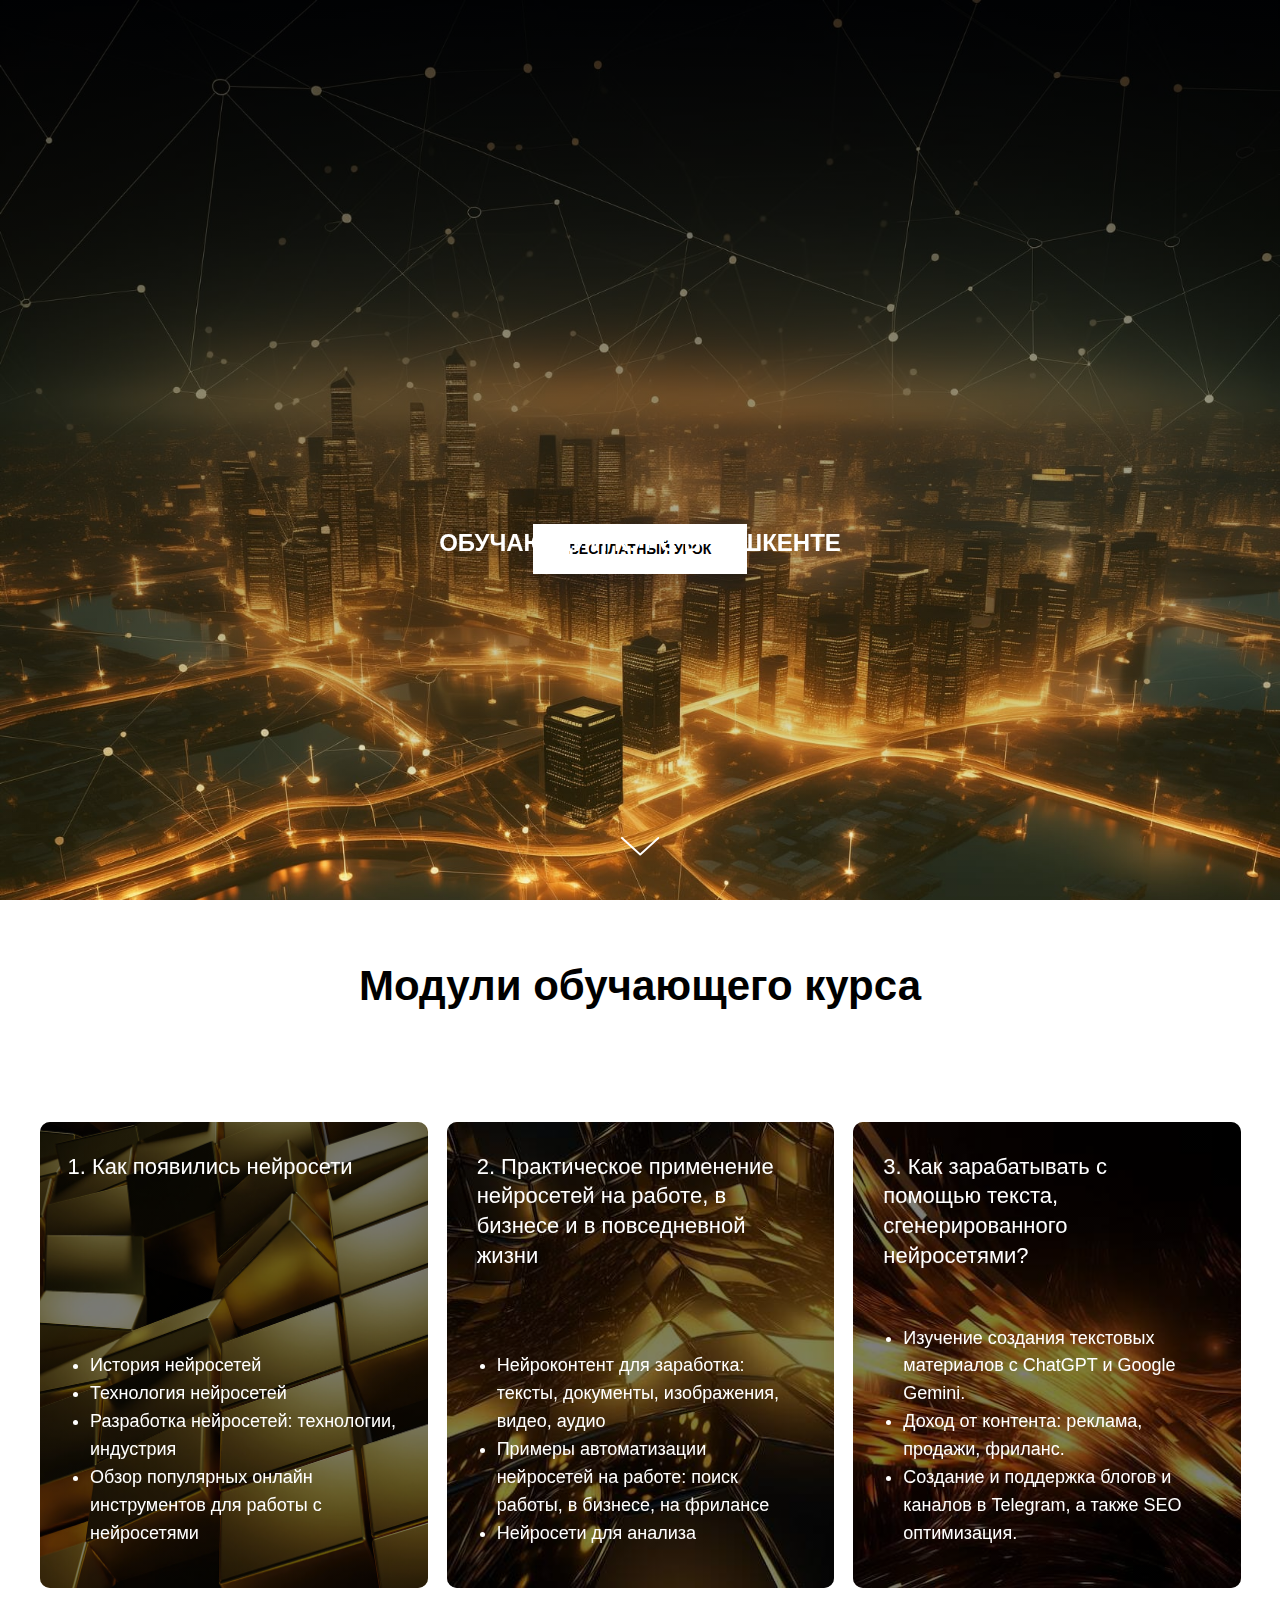
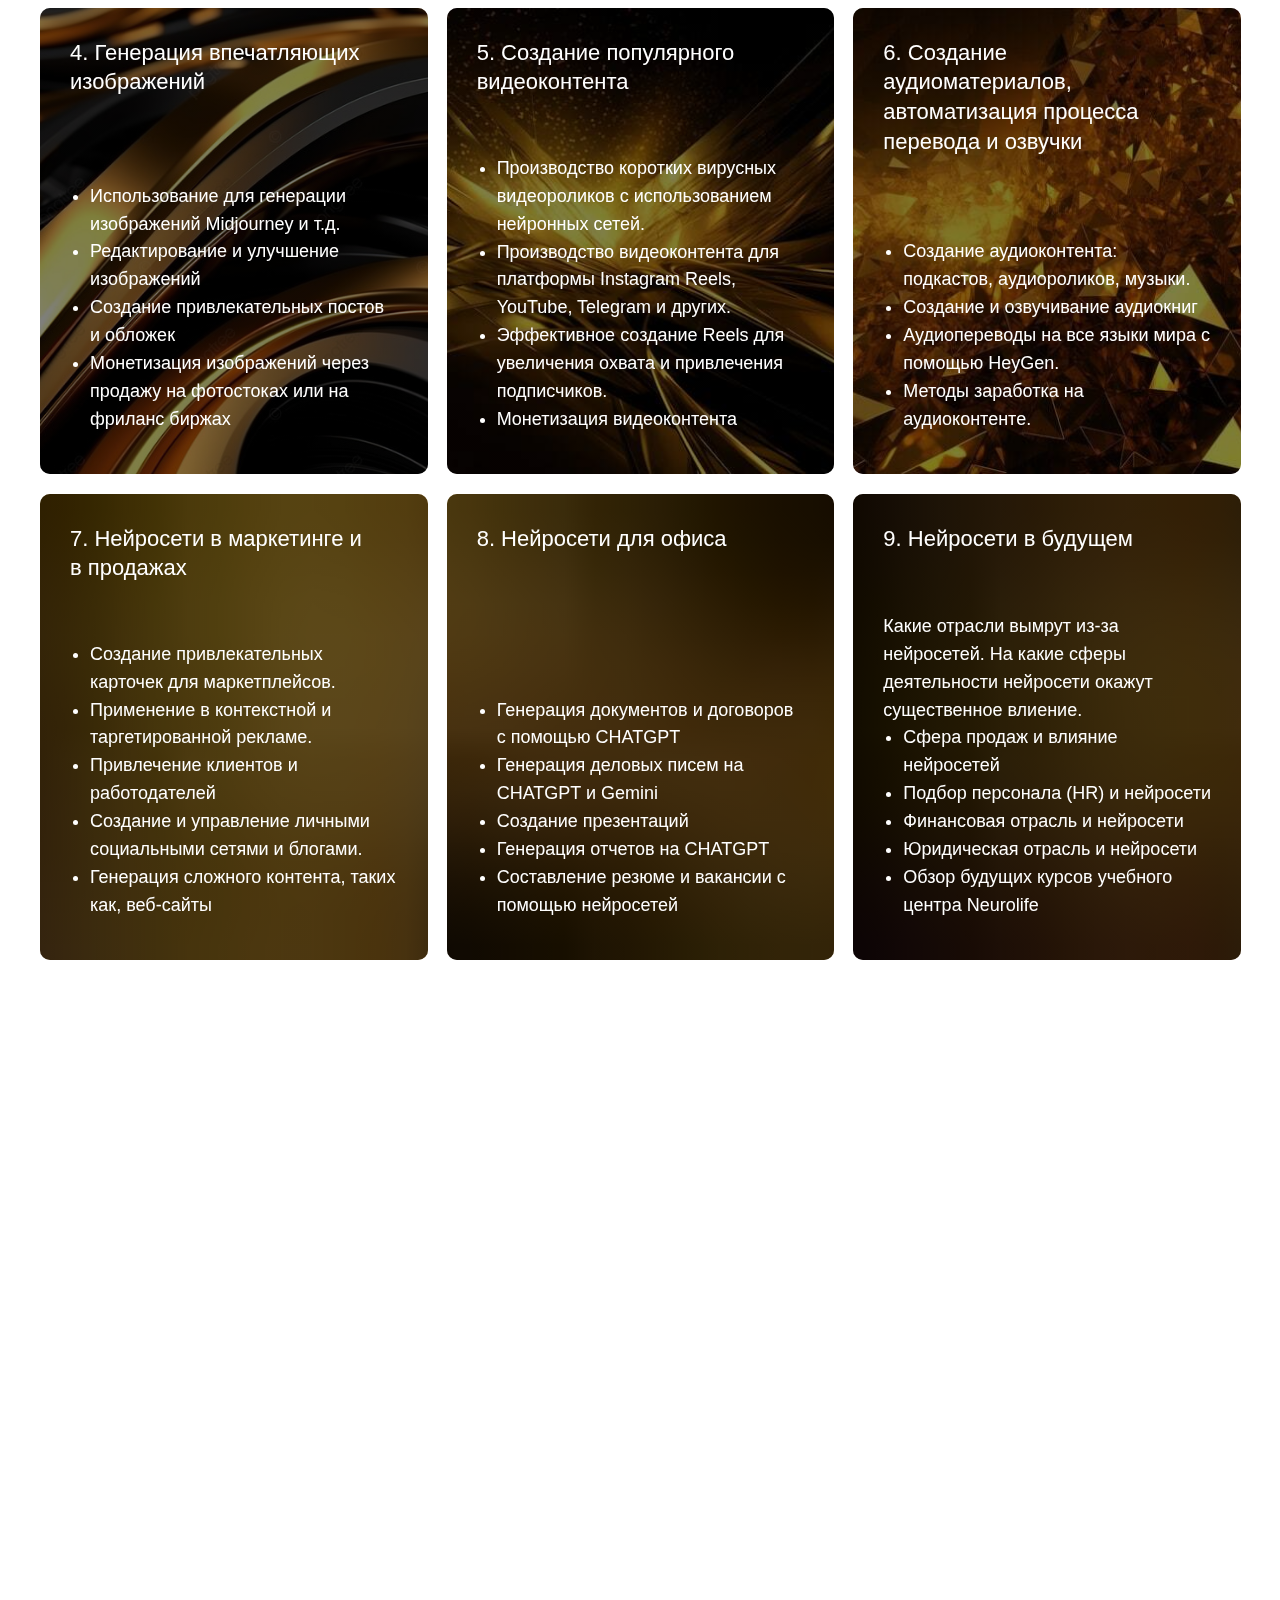
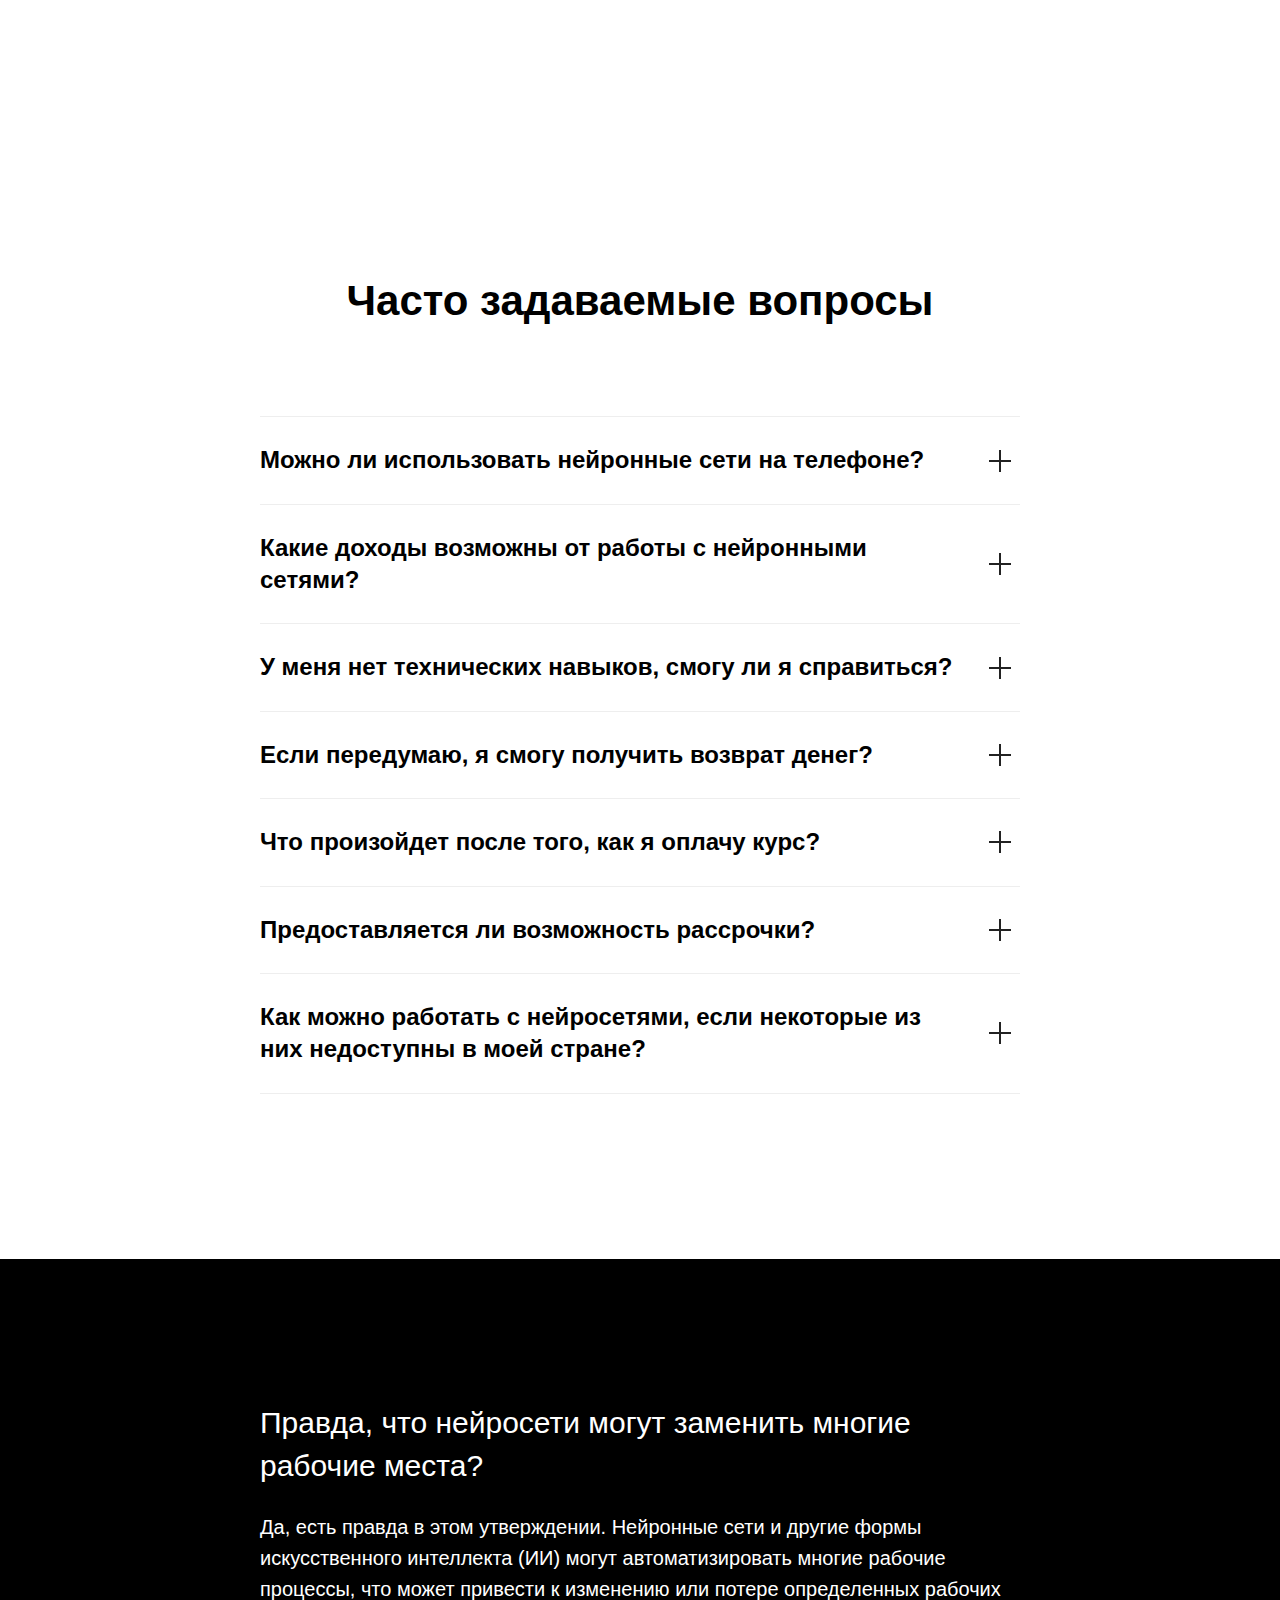
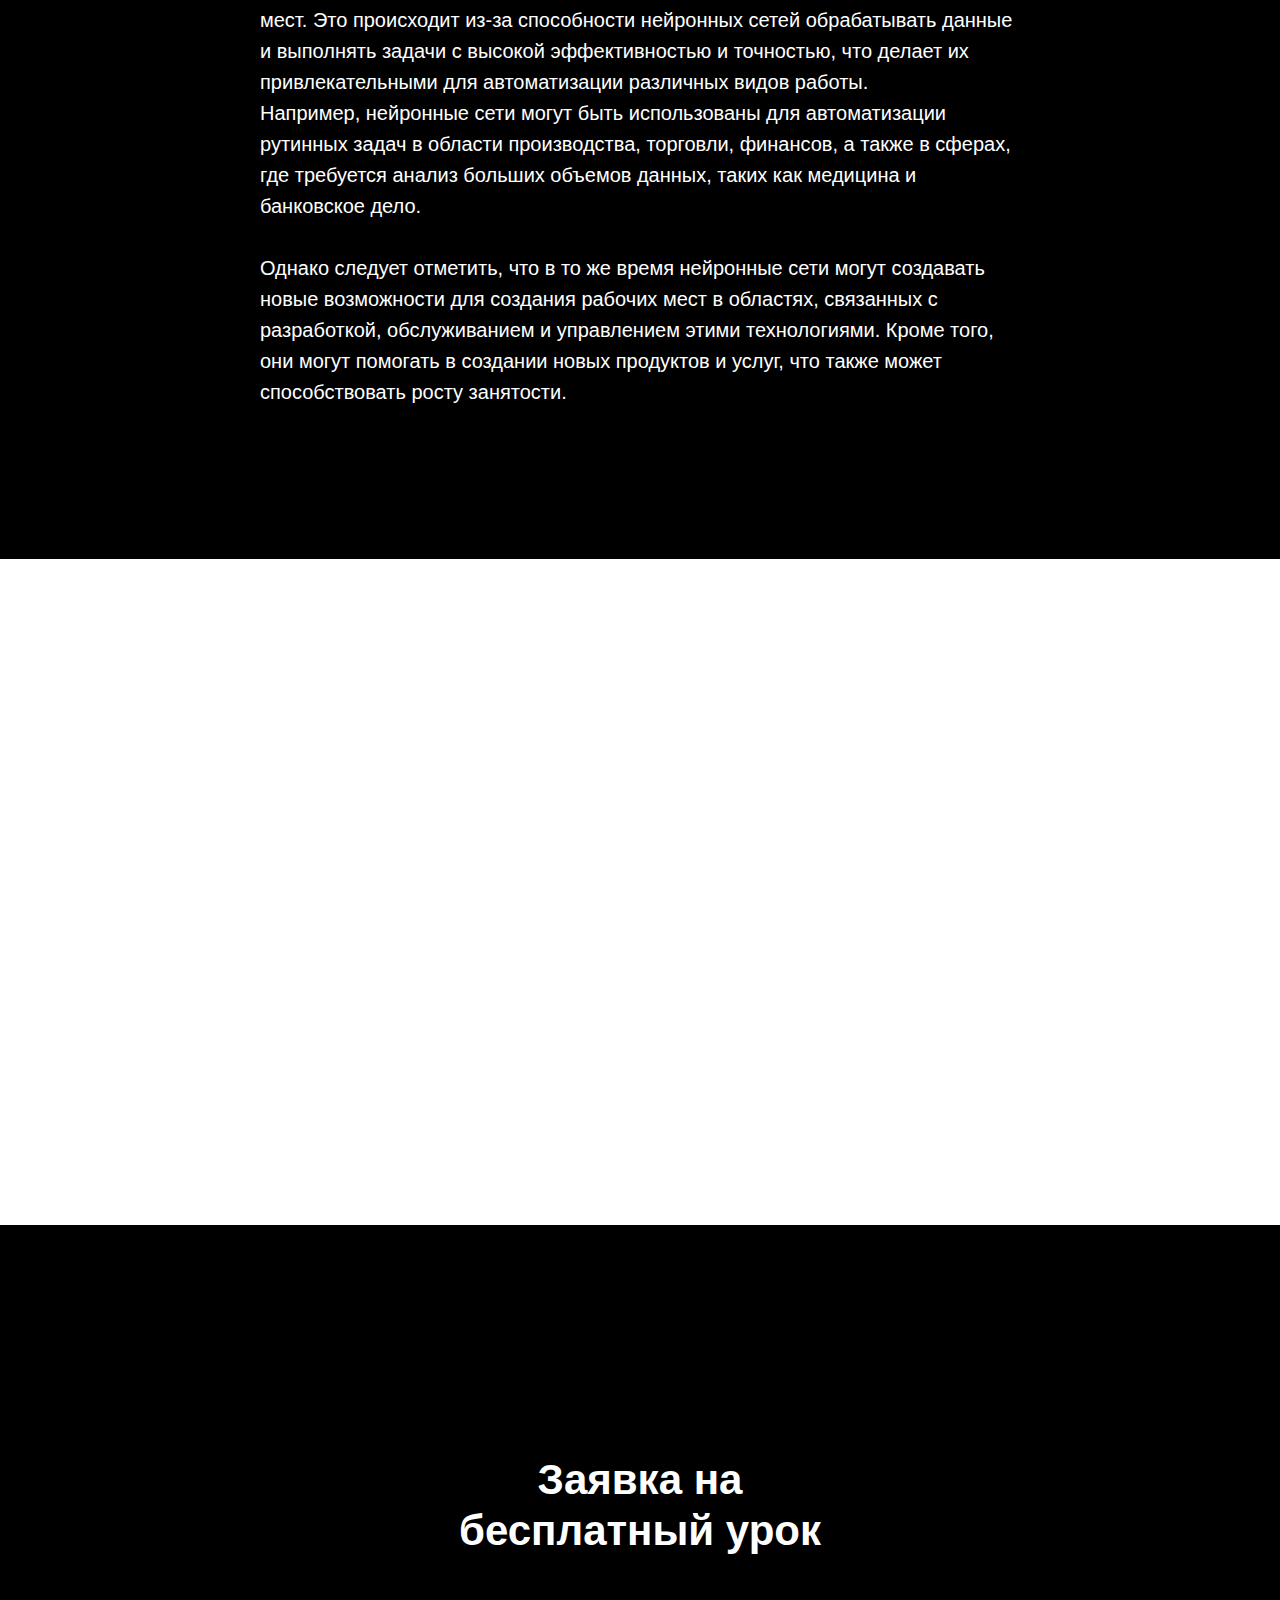
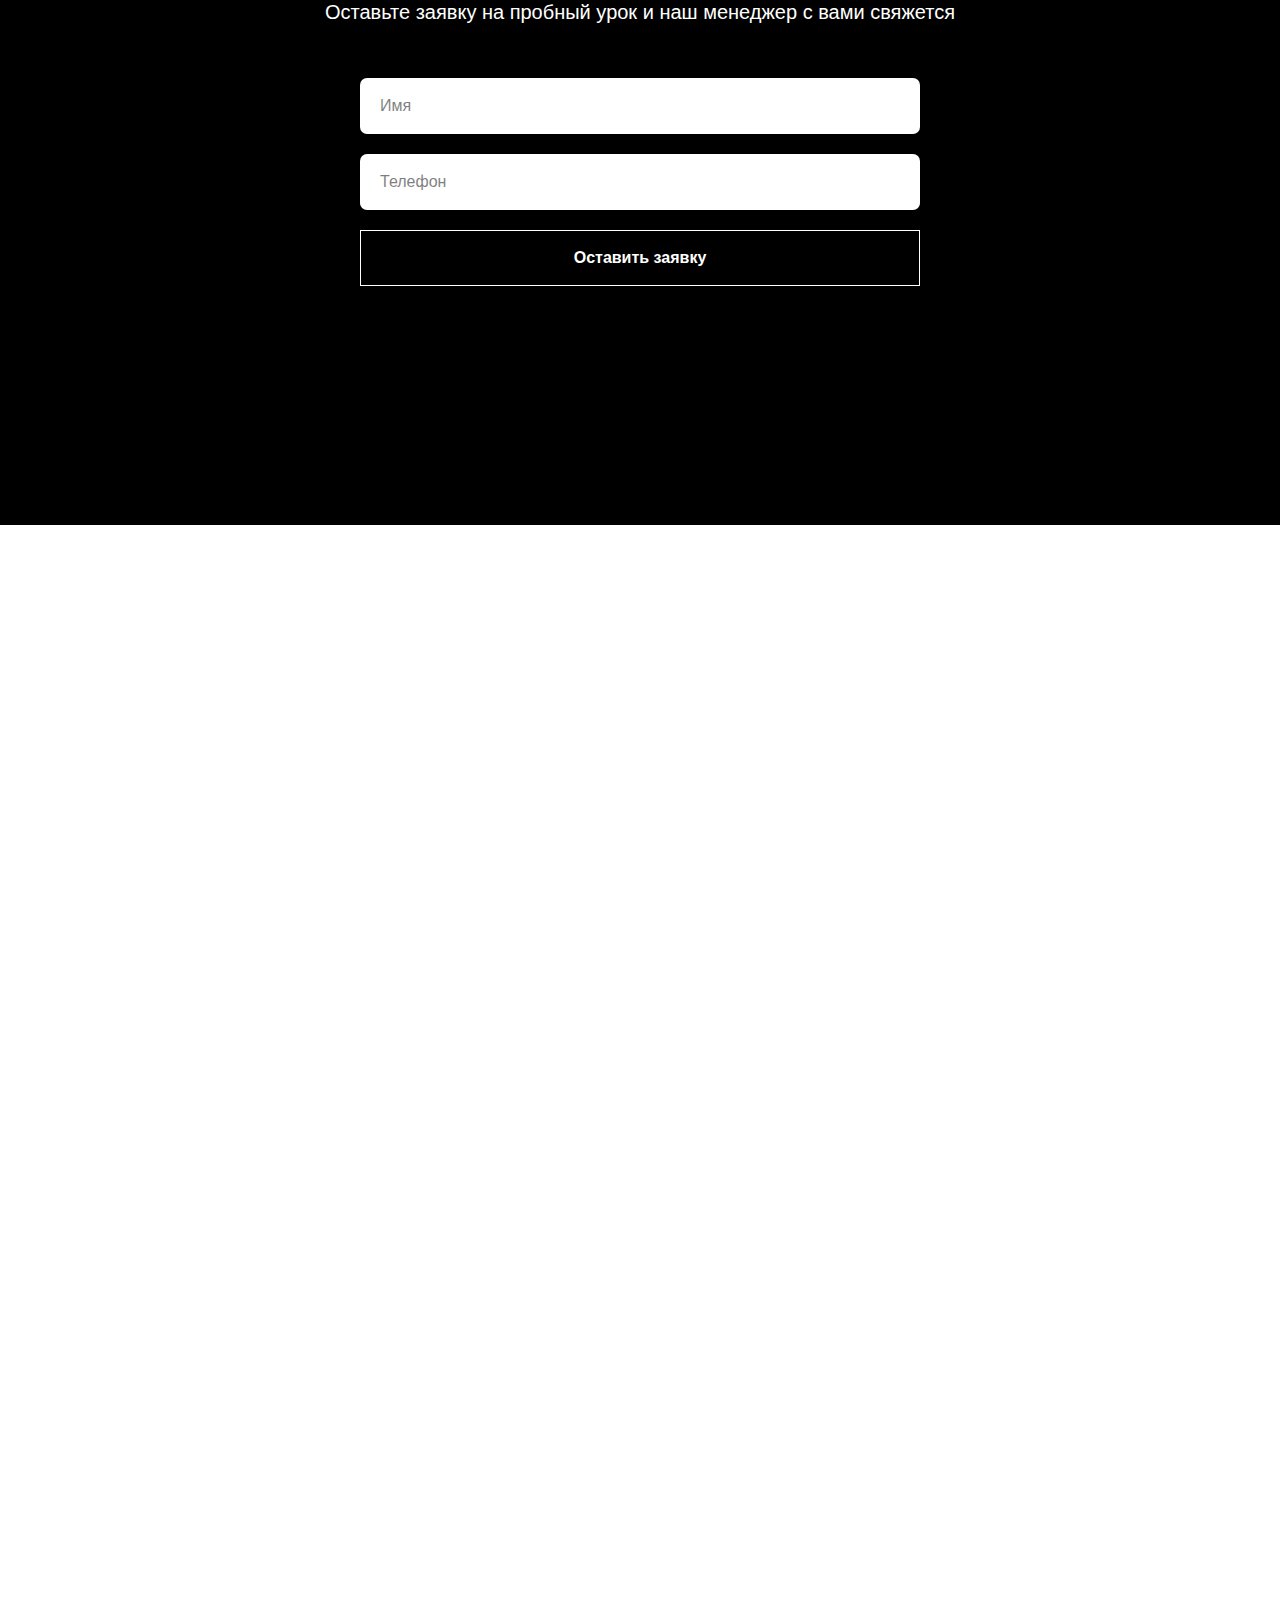
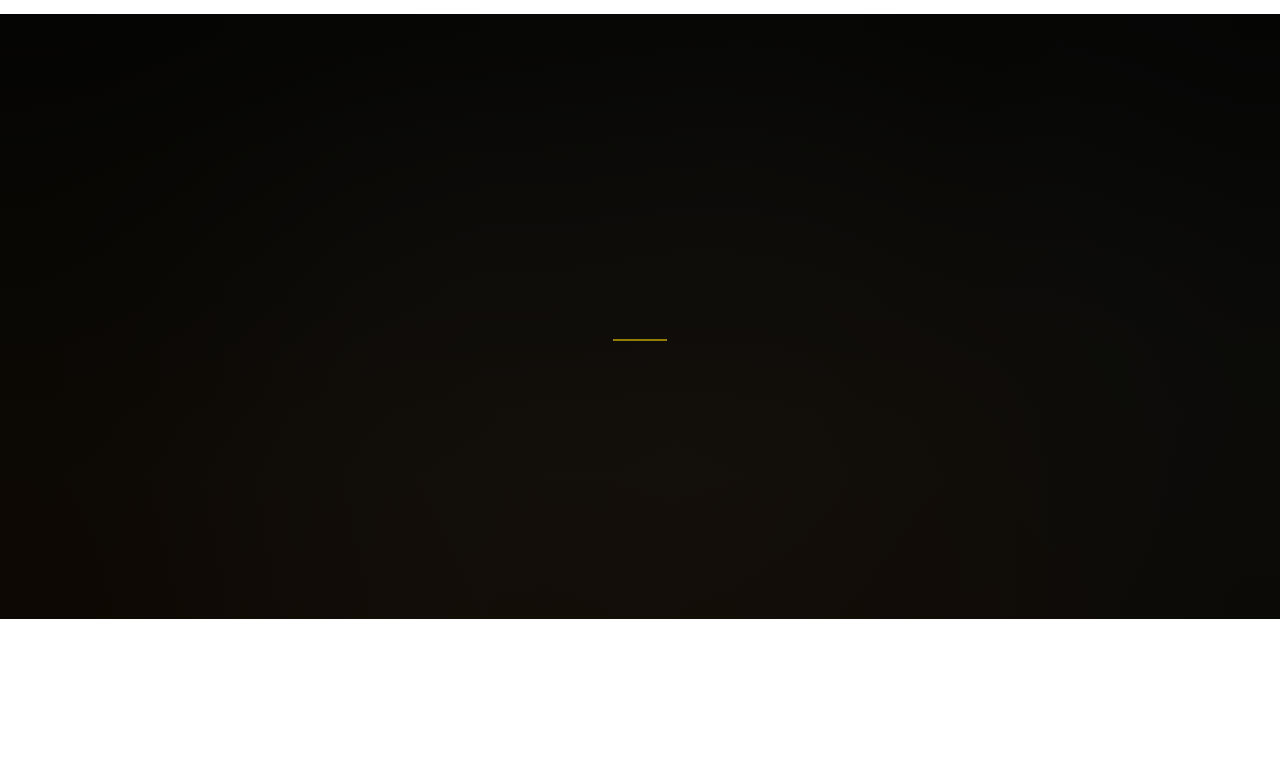
==== commit 10d1ec25: "Add files via upload" ====
--- a/index.html
+++ b/index.html
@@ -1,4 +1,4 @@
-<!DOCTYPE html><html><head><meta charset="utf-8" /><meta http-equiv="Content-Type" content="text/html; charset=utf-8" /><meta name="viewport" content="width=device-width, initial-scale=1.0" /> <!--metatextblock--><title>Neurolife // Нейросети для работы, бизнеса, жизни</title><meta name="description" content="Обучающий курс в Ташкенте" /> <meta property="og:url" content="https://neurolife.guru" /><meta property="og:title" content="NEUROLiFE" /><meta property="og:description" content="Нейросети для работы, бизнеса, жизни" /><meta property="og:type" content="website" /><meta property="og:image" content="images/tild3936-6133-4434-b133-653335303535__obl.jpg" /><link rel="canonical" href="neurolife"><!--/metatextblock--><meta name="format-detection" content="telephone=no" /><meta http-equiv="x-dns-prefetch-control" content="on"><link rel="dns-prefetch" href="https://ws.tildacdn.com"><link rel="shortcut icon" href="images/tild3335-3565-4536-a564-666536313730__us48581r2058x640.ico" type="image/x-icon" /><!-- Assets --><script src="https://neo.tildacdn.com/js/tilda-fallback-1.0.min.js" async charset="utf-8"></script><link rel="stylesheet" href="css/tilda-grid-3.0.min.css" type="text/css" media="all" onerror="this.loaderr='y';"/><link rel="stylesheet" href="css/tilda-blocks-page44759539.min.css?t=1709560726" type="text/css" media="all" onerror="this.loaderr='y';" /><link rel="stylesheet" href="css/tilda-animation-2.0.min.css" type="text/css" media="all" onerror="this.loaderr='y';" /><link rel="stylesheet" href="css/tilda-cover-1.0.min.css" type="text/css" media="all" onerror="this.loaderr='y';" /><link rel="stylesheet" href="css/tilda-cards-1.0.min.css" type="text/css" media="all" onerror="this.loaderr='y';" /><link rel="stylesheet" href="css/tilda-forms-1.0.min.css" type="text/css" media="all" onerror="this.loaderr='y';" /><link rel="stylesheet" href="css/fonts-tildasans.css" type="text/css" media="all" onerror="this.loaderr='y';" /><script nomodule src="js/tilda-polyfill-1.0.min.js" charset="utf-8"></script><script type="text/javascript">function t_onReady(func) {
+<!DOCTYPE html><html><head><meta charset="utf-8" /><meta http-equiv="Content-Type" content="text/html; charset=utf-8" /><meta name="viewport" content="width=device-width, initial-scale=1.0" /> <!--metatextblock--><title>Neurolife // Нейросети для работы, бизнеса, жизни</title><meta name="description" content="Обучающий курс в Ташкенте" /> <meta property="og:url" content="https://neurolife.guru" /><meta property="og:title" content="NEUROLiFE" /><meta property="og:description" content="Нейросети для работы, бизнеса, жизни" /><meta property="og:type" content="website" /><meta property="og:image" content="images/tild3936-6133-4434-b133-653335303535__obl.jpg" /><link rel="canonical" href="neurolife"><!--/metatextblock--><meta name="format-detection" content="telephone=no" /><meta http-equiv="x-dns-prefetch-control" content="on"><link rel="dns-prefetch" href="https://ws.tildacdn.com"><link rel="shortcut icon" href="images/tild3335-3565-4536-a564-666536313730__us48581r2058x640.ico" type="image/x-icon" /><!-- Assets --><script src="https://neo.tildacdn.com/js/tilda-fallback-1.0.min.js" async charset="utf-8"></script><link rel="stylesheet" href="css/tilda-grid-3.0.min.css" type="text/css" media="all" onerror="this.loaderr='y';"/><link rel="stylesheet" href="css/tilda-blocks-page44759539.min.css?t=1709569275" type="text/css" media="all" onerror="this.loaderr='y';" /><link rel="stylesheet" href="css/tilda-animation-2.0.min.css" type="text/css" media="all" onerror="this.loaderr='y';" /><link rel="stylesheet" href="css/tilda-cover-1.0.min.css" type="text/css" media="all" onerror="this.loaderr='y';" /><link rel="stylesheet" href="css/tilda-cards-1.0.min.css" type="text/css" media="all" onerror="this.loaderr='y';" /><link rel="stylesheet" href="css/tilda-forms-1.0.min.css" type="text/css" media="all" onerror="this.loaderr='y';" /><link rel="stylesheet" href="css/fonts-tildasans.css" type="text/css" media="all" onerror="this.loaderr='y';" /><script nomodule src="js/tilda-polyfill-1.0.min.js" charset="utf-8"></script><script type="text/javascript">function t_onReady(func) {
 if (document.readyState != 'loading') {
 func();
 } else {
@@ -13,7 +13,7 @@
 t_onFuncLoad(funcName, okFunc, time);
 },(time || 100));
 }
-}function t_throttle(fn, threshhold, scope) {return function () {fn.apply(scope || this, arguments);};}</script><script src="js/tilda-scripts-3.0.min.js" charset="utf-8" defer onerror="this.loaderr='y';"></script><script src="js/tilda-blocks-page44759539.min.js?t=1709560726" charset="utf-8" async onerror="this.loaderr='y';"></script><script src="js/lazyload-1.3.min.export.js" charset="utf-8" async onerror="this.loaderr='y';"></script><script src="js/tilda-animation-2.0.min.js" charset="utf-8" async onerror="this.loaderr='y';"></script><script src="js/tilda-cover-1.0.min.js" charset="utf-8" async onerror="this.loaderr='y';"></script><script src="js/tilda-cards-1.0.min.js" charset="utf-8" async onerror="this.loaderr='y';"></script><script src="js/tilda-forms-1.0.min.js" charset="utf-8" async onerror="this.loaderr='y';"></script><script src="js/tilda-events-1.0.min.js" charset="utf-8" async onerror="this.loaderr='y';"></script><script type="text/javascript">window.dataLayer = window.dataLayer || [];</script><!-- Facebook Pixel Code --><script type="text/javascript" data-tilda-cookie-type="advertising">!function(f,b,e,v,n,t,s)
+}function t_throttle(fn, threshhold, scope) {return function () {fn.apply(scope || this, arguments);};}</script><script src="js/tilda-scripts-3.0.min.js" charset="utf-8" defer onerror="this.loaderr='y';"></script><script src="js/tilda-blocks-page44759539.min.js?t=1709569275" charset="utf-8" async onerror="this.loaderr='y';"></script><script src="js/lazyload-1.3.min.export.js" charset="utf-8" async onerror="this.loaderr='y';"></script><script src="js/tilda-animation-2.0.min.js" charset="utf-8" async onerror="this.loaderr='y';"></script><script src="js/tilda-cover-1.0.min.js" charset="utf-8" async onerror="this.loaderr='y';"></script><script src="js/tilda-cards-1.0.min.js" charset="utf-8" async onerror="this.loaderr='y';"></script><script src="js/tilda-forms-1.0.min.js" charset="utf-8" async onerror="this.loaderr='y';"></script><script src="js/tilda-events-1.0.min.js" charset="utf-8" async onerror="this.loaderr='y';"></script><script type="text/javascript">window.dataLayer = window.dataLayer || [];</script><!-- Facebook Pixel Code --><script type="text/javascript" data-tilda-cookie-type="advertising">!function(f,b,e,v,n,t,s)
 {if(f.fbq)return;n=f.fbq=function(){n.callMethod?n.callMethod.apply(n,arguments):n.queue.push(arguments)};
 if(!f._fbq)f._fbq=n;n.push=n;n.loaded=!0;n.version='2.0';n.agent='pltilda';
 n.queue=[];t=b.createElement(e);t.async=!0;
@@ -48,7 +48,7 @@
 ><table role="presentation" style="width:100%; height:100%;"><tr><td data-field="buttontitle">Бесплатный урок</td></tr></table></a></div></div></div></div></div></div></div></div><!-- arrow --><div class="t-cover__arrow"><div class="t-cover__arrow-wrapper "><div class="t-cover__arrow_mobile"><svg role="presentation" class="t-cover__arrow-svg" style="fill:#ffffff;" x="0px" y="0px" width="38.417px" height="18.592px" viewBox="0 0 38.417 18.592" style="enable-background:new 0 0 38.417 18.592;"><g><path d="M19.208,18.592c-0.241,0-0.483-0.087-0.673-0.261L0.327,1.74c-0.408-0.372-0.438-1.004-0.066-1.413c0.372-0.409,1.004-0.439,1.413-0.066L19.208,16.24L36.743,0.261c0.411-0.372,1.042-0.342,1.413,0.066c0.372,0.408,0.343,1.041-0.065,1.413L19.881,18.332C19.691,18.505,19.449,18.592,19.208,18.592z"/></g></svg></div></div></div><!-- arrow --></div><style> #rec714514308 .t338__title { text-transform: uppercase; } @media screen and (min-width: 900px) { #rec714514308 .t338__title { font-size: 33px; } } #rec714514308 .t338__descr { text-transform: uppercase; opacity: 1; }</style></div><div id="rec714514309" class="r t-rec t-rec_pt_60 t-rec_pb_60" style="padding-top:60px;padding-bottom:60px; " data-record-type="959" ><!-- T959 --><div class="t959"><div class="t-section__container t-container"><div class="t-col t-col_12"><div class="t-section__topwrapper t-align_center"><div class="t-section__title t-title t-title_xs" field="btitle">Модули обучающего курса</div> </div></div></div><div class="t959__container t-card__container t959__container_indent t959__container_mobile-flex" style="padding: 0px 30px 0px 30px;" data-ratio="4_3"><div class="t959__row" data-auto-correct-mobile-width="false"><div class="t959__card t959__card_33 "><div class="t959__card-inner t-card__col t-card__col_withoutbtn t959__card-inner_4-3" style=" border-radius:10px;"> <meta itemprop="image" content="images/tild6261-6666-4763-b738-383731313161__22.jpg"> <div class="t959__card-image t-bgimg t959__card-image_zoom t959__animation_slow" 
 bgimgfield="li_img__8722831678362" data-original="images/tild6261-6666-4763-b738-383731313161__22.jpg" 
 style="background: url('images/tild6261-6666-4763-b738-383731313161__-__resizeb__20x__22.jpg') no-repeat center; background-size: cover;"
-></div><div class="t959__card-overlay t959__animation_slow" style="background: -moz-linear-gradient(top, rgba(0,0,0,0.5), rgba(0,0,0,0.50)); background: -webkit-linear-gradient(top, rgba(0,0,0,0.5), rgba(0,0,0,0.50)); background: -o-linear-gradient(top, rgba(0,0,0,0.5), rgba(0,0,0,0.50)); background: -ms-linear-gradient(top, rgba(0,0,0,0.5), rgba(0,0,0,0.50));"></div><div class="t959__card-content t959__animation_slow"><div class="t-card__title t-name t-name_lg t-align_left" field="li_title__8722831678362"><ol><li>Как появились нейросети</li></ol></div><div class="t-card__descr t-text t-text_sm t-align_left" field="li_descr__8722831678362"><ul><li style="text-align: left;">История нейросетей </li><li style="text-align: left;">Технология нейросетей </li><li style="text-align: left;">Разработка нейросетей: вакансии, индустрия </li><li style="text-align: left;">Обзор популярных онлайн инструментов для работы с нейросетями </li></ul></div><style> #rec714514309 .t-card__title { font-size: 22px; font-weight: 400; }</style><svg role="presentation" class="t959__card-arrow t959__card-arrow_hidden" width="14" height="24" viewBox="0 0 14 24" fill="none" xmlns="http://www.w3.org/2000/svg"><path d="M1 0.994385L12 11.9944L1 22.9944" stroke="white" stroke-width="2"/></svg></div></div></div><div class="t959__card t959__card_33 "><div class="t959__card-inner t-card__col t-card__col_withoutbtn t959__card-inner_4-3" style=" border-radius:10px;"> <meta itemprop="image" content="images/tild6661-3034-4066-b332-326635306232__11.jpg"> <div class="t959__card-image t-bgimg t959__card-image_zoom t959__animation_slow" 
+></div><div class="t959__card-overlay t959__animation_slow" style="background: -moz-linear-gradient(top, rgba(0,0,0,0.5), rgba(0,0,0,0.50)); background: -webkit-linear-gradient(top, rgba(0,0,0,0.5), rgba(0,0,0,0.50)); background: -o-linear-gradient(top, rgba(0,0,0,0.5), rgba(0,0,0,0.50)); background: -ms-linear-gradient(top, rgba(0,0,0,0.5), rgba(0,0,0,0.50));"></div><div class="t959__card-content t959__animation_slow"><div class="t-card__title t-name t-name_lg t-align_left" field="li_title__8722831678362"><ol><li>Как появились нейросети</li></ol></div><div class="t-card__descr t-text t-text_sm t-align_left" field="li_descr__8722831678362"><ul><li style="text-align: left;">История нейросетей</li><li style="text-align: left;">Технология нейросетей</li><li style="text-align: left;">Разработка нейросетей: технологии, индустрия</li><li style="text-align: left;">Обзор популярных онлайн инструментов для работы с нейросетями</li></ul></div><style> #rec714514309 .t-card__title { font-size: 22px; font-weight: 400; }</style><svg role="presentation" class="t959__card-arrow t959__card-arrow_hidden" width="14" height="24" viewBox="0 0 14 24" fill="none" xmlns="http://www.w3.org/2000/svg"><path d="M1 0.994385L12 11.9944L1 22.9944" stroke="white" stroke-width="2"/></svg></div></div></div><div class="t959__card t959__card_33 "><div class="t959__card-inner t-card__col t-card__col_withoutbtn t959__card-inner_4-3" style=" border-radius:10px;"> <meta itemprop="image" content="images/tild6661-3034-4066-b332-326635306232__11.jpg"> <div class="t959__card-image t-bgimg t959__card-image_zoom t959__animation_slow" 
 bgimgfield="li_img__8722831678360" data-original="images/tild6661-3034-4066-b332-326635306232__11.jpg" 
 style="background: url('images/tild6661-3034-4066-b332-326635306232__-__resizeb__20x__11.jpg') no-repeat center; background-size: cover;"
 ></div><div class="t959__card-overlay t959__animation_slow" style="background: -moz-linear-gradient(top, rgba(0,0,0,0.5), rgba(0,0,0,0.50)); background: -webkit-linear-gradient(top, rgba(0,0,0,0.5), rgba(0,0,0,0.50)); background: -o-linear-gradient(top, rgba(0,0,0,0.5), rgba(0,0,0,0.50)); background: -ms-linear-gradient(top, rgba(0,0,0,0.5), rgba(0,0,0,0.50));"></div><div class="t959__card-content t959__animation_slow"><div class="t-card__title t-name t-name_lg t-align_left" field="li_title__8722831678360"><p style="text-align: left;">2. Практическое применение нейросетей на работе, в бизнесе и в повседневной жизни </p></div><div class="t-card__descr t-text t-text_sm t-align_left" field="li_descr__8722831678360"><ul><li style="text-align: left;">Нейроконтент для заработка: тексты, документы, изображения, видео, аудио</li><li style="text-align: left;">Примеры автоматизации нейросетей на работе: поиск работы, в бизнесе, на фрилансе</li><li style="text-align: left;">Нейросети для анализа</li></ul></div><style> #rec714514309 .t-card__title { font-size: 22px; font-weight: 400; }</style><svg role="presentation" class="t959__card-arrow t959__card-arrow_hidden" width="14" height="24" viewBox="0 0 14 24" fill="none" xmlns="http://www.w3.org/2000/svg"><path d="M1 0.994385L12 11.9944L1 22.9944" stroke="white" stroke-width="2"/></svg></div></div></div><div class="t959__card t959__card_33 "><div class="t959__card-inner t-card__col t-card__col_withoutbtn t959__card-inner_4-3" style=" border-radius:10px;"> <meta itemprop="image" content="images/tild3539-6236-4334-b430-636538623031__33.jpg"> <div class="t959__card-image t-bgimg t959__card-image_zoom t959__animation_slow" 
@@ -76,10 +76,10 @@
 t_onFuncLoad('t959__init', function () {
 t959__init('714514309');
 });
-});</script></div><div id="rec714584428" class="r t-rec" style=" " data-record-type="1031" ><!-- t1031 --><!-- cover --><div class="t-cover" id="recorddiv714584428"bgimgfield="img"style="height:80vh;background-image:url('images/tild6261-3434-4331-b238-653861626235__-__resize__20x__default_ai_network_b.jpeg');"><div class="t-cover__carrier" id="coverCarry714584428"data-content-cover-id="714584428"data-content-cover-bg="images/tild6261-3434-4331-b238-653861626235__default_ai_network_b.jpeg"data-display-changed="true"data-content-cover-height="80vh"data-content-cover-parallax=""style="height:80vh;background-attachment:scroll; "itemscope itemtype="http://schema.org/ImageObject"><meta itemprop="image" content="images/tild6261-3434-4331-b238-653861626235__default_ai_network_b.jpeg"></div><div class="t-cover__filter" style="height:80vh;background-color: #000;opacity: 0.3;"></div><div class="t1031"><div class="t-container"><div class="t-cover__wrapper t-valign_middle" style="height:80vh;"> <div class="t1031__wrapper" data-hook-content="covercontent"><div class="t1031__textwrapper t-width t-width_6"><div class="t1031__descr t-section_descr t-descr t-descr_md" field="descr"><div style="font-size: 40px;" data-customstyle="yes">За 2 месяца интенсивного обучения вы научитесь:</div></div></div><ul role="list" class="t1031__blockswrapper t-list__container_inrow3"><li class="t1031__col t-list__item t-item t-col t-col_4"
+});</script></div><div id="rec714584428" class="r t-rec" style=" " data-record-type="1031" ><!-- t1031 --><!-- cover --><div class="t-cover" id="recorddiv714584428"bgimgfield="img"style="height:80vh;background-image:url('images/tild6261-3434-4331-b238-653861626235__-__resize__20x__default_ai_network_b.jpeg');"><div class="t-cover__carrier" id="coverCarry714584428"data-content-cover-id="714584428"data-content-cover-bg="images/tild6261-3434-4331-b238-653861626235__default_ai_network_b.jpeg"data-display-changed="true"data-content-cover-height="80vh"data-content-cover-parallax=""style="height:80vh;background-attachment:scroll; "itemscope itemtype="http://schema.org/ImageObject"><meta itemprop="image" content="images/tild6261-3434-4331-b238-653861626235__default_ai_network_b.jpeg"></div><div class="t-cover__filter" style="height:80vh;background-color: #000;opacity: 0.3;"></div><div class="t1031"><div class="t-container"><div class="t-cover__wrapper t-valign_middle" style="height:80vh;"> <div class="t1031__wrapper" data-hook-content="covercontent"><div class="t1031__textwrapper t-width t-width_6"><div class="t1031__title t-section_title t-title t-title_md" field="title"><div style="font-size: 28px;" data-customstyle="yes">За 2 месяца интенсивного обучения вы научитесь:</div></div><div class="t1031__descr t-section_descr t-descr t-descr_md" field="descr"><div style="font-size: 40px;" data-customstyle="yes"></div></div></div><ul role="list" class="t1031__blockswrapper t-list__container_inrow3"><li class="t1031__col t-list__item t-item t-col t-col_4"
 ><div class="t1031__wrapper"><div class="t1031__title t-name t-name_md" field="li_title__6514766621370"><p style="text-align: left;">Передовые нейросети</p></div><div class="t1031__descr t-descr t-descr_xxs" field="li_descr__6514766621370"><p style="text-align: left;">Научитесь пользоваться ChatGPT, Gemini, Midjourney и другими топовыми нейросетями</p></div></div></li><li class="t1031__col t-list__item t-item t-col t-col_4"
-><div class="t1031__wrapper"><div class="t1031__title t-name t-name_md" field="li_title__6514766621371"><p style="text-align: left;">Востребованный контент</p></div><div class="t1031__descr t-descr t-descr_xxs" field="li_descr__6514766621371"><p style="text-align: left;">Cоздавать востребованный контент: тексты, картинки, аудио, видео</p></div></div></li><li class="t1031__col t-list__item t-item t-col t-col_4"
-><div class="t1031__wrapper"><div class="t1031__title t-name t-name_md" field="li_title__6514766621372"><p style="text-align: left;">Применение</p></div><div class="t1031__descr t-descr t-descr_xxs" field="li_descr__6514766621372"><p style="text-align: left;">Разберетесь, как использовать нейросети на работе, в бизнесе, на фриланс проектах и. в повседневной жизни</p></div></div></li></ul></div></div></div></div></div><style> #rec714584428 .t1031__blockswrapper .t1031__title { text-transform: uppercase; } #rec714584428 .t1031__blockswrapper .t1031__descr { font-size: 22px; text-transform: lowercase; }</style></div><div id="rec714537685" class="r t-rec t-rec_pt_135 t-rec_pb_165" style="padding-top:135px;padding-bottom:165px; " data-animationappear="off" data-record-type="849" ><!-- t849--><div class="t849"><div class="t-section__container t-container"><div class="t-col t-col_12"><div class="t-section__topwrapper t-align_center"><div class="t-section__title t-title t-title_xs" field="btitle">Часто задаваемые вопросы</div> </div></div></div><div class="t-container"><div class="t-item t-col t-col_8 t-prefix_2"><div class="t849__accordion" data-accordion="false"><div class="t849__wrapper"><div class="t849__header " style="border-top: 1px solid #eee;"><button type="button" 
+><div class="t1031__wrapper"><div class="t1031__title t-name t-name_md" field="li_title__6514766621371"><p style="text-align: left;">Востребованный контент</p></div><div class="t1031__descr t-descr t-descr_xxs" field="li_descr__6514766621371"><p style="text-align: left;">научитесь Cоздавать востребованный контент: тексты, картинки, аудио, видео</p></div></div></li><li class="t1031__col t-list__item t-item t-col t-col_4"
+><div class="t1031__wrapper"><div class="t1031__title t-name t-name_md" field="li_title__6514766621372"><p style="text-align: left;">Применение</p></div><div class="t1031__descr t-descr t-descr_xxs" field="li_descr__6514766621372"><p style="text-align: left;">Разберетесь, как использовать нейросети на работе, в бизнесе, на фриланс проектах и. в повседневной жизни</p></div></div></li></ul></div></div></div></div></div><style> #rec714584428 .t1031__blockswrapper .t1031__title { font-size: 22px; text-transform: uppercase; } #rec714584428 .t1031__blockswrapper .t1031__descr { font-size: 22px; text-transform: lowercase; }</style></div><div id="rec714537685" class="r t-rec t-rec_pt_135 t-rec_pb_165" style="padding-top:135px;padding-bottom:165px; " data-animationappear="off" data-record-type="849" ><!-- t849--><div class="t849"><div class="t-section__container t-container"><div class="t-col t-col_12"><div class="t-section__topwrapper t-align_center"><div class="t-section__title t-title t-title_xs" field="btitle">Часто задаваемые вопросы</div> </div></div></div><div class="t-container"><div class="t-item t-col t-col_8 t-prefix_2"><div class="t849__accordion" data-accordion="false"><div class="t849__wrapper"><div class="t849__header " style="border-top: 1px solid #eee;"><button type="button" 
 class="t849__trigger-button " 
 aria-controls="accordion1_714537685" 
 aria-expanded="false"
@@ -124,6 +124,26 @@
 hidden ><div class="t849__textwrapper"><div class="t849__text t-descr t-descr_sm" field="li_descr__1709472289907">Мы уже обеспечили нашим ученикам доступ к передовым нейросетям, так что вы сможете использовать их без каких-либо проблем.</div></div></div></div></div><div class="t849__border" style="height: 1px; background-color: #eee;"></div></div></div></div><style>@media (hover:hover) {#rec714537685 .t849__trigger-button:hover .t849__icon {fill: #eaba00;stroke: #ffffff;}}#rec714537685 .t849__trigger-button:focus-visible .t849__icon {fill: #eaba00;stroke: #ffffff;}</style><script type="text/javascript">t_onReady(function () {
 t_onFuncLoad('t849_init', function () {
 t849_init('714537685');
+});
+});</script></div><div id="rec715139959" class="r t-rec" style=" " data-animationappear="off" data-record-type="179" ><!-- cover --><div class="t-cover" id="recorddiv715139959"bgimgfield="img"style="height:100vh;background-image:url('images/tild3835-3831-4732-b765-343732393837__-__resize__20x__workers.jpg');"><div class="t-cover__carrier" id="coverCarry715139959"data-content-cover-id="715139959"data-content-cover-bg="images/tild3835-3831-4732-b765-343732393837__workers.jpg"data-display-changed="true"data-content-cover-height="100vh"data-content-cover-parallax=""style="height:100vh;background-attachment:scroll; "itemscope itemtype="http://schema.org/ImageObject"><meta itemprop="image" content="images/tild3835-3831-4732-b765-343732393837__workers.jpg"></div><div class="t-cover__filter" style="height:100vh;background-image: -moz-linear-gradient(top, rgba(0,0,0,0.70), rgba(0,0,0,0.70));background-image: -webkit-linear-gradient(top, rgba(0,0,0,0.70), rgba(0,0,0,0.70));background-image: -o-linear-gradient(top, rgba(0,0,0,0.70), rgba(0,0,0,0.70));background-image: -ms-linear-gradient(top, rgba(0,0,0,0.70), rgba(0,0,0,0.70));background-image: linear-gradient(top, rgba(0,0,0,0.70), rgba(0,0,0,0.70));filter: progid:DXImageTransform.Microsoft.gradient(startColorStr='#4c000000', endColorstr='#4c000000');"></div><!-- T164 --><div class="t164"><div class="t-container"><div class="t-cover__wrapper t-valign_middle" style="height:100vh;"> <div class="t-col t-col_8 t-prefix_2 t-align_left"><div data-hook-content="covercontent"><div class="t164__wrapper"><div class="t164__descr t-descr t-descr_xxxl" field="descr">Правда, что нейросети могут заменить многие рабочие места?</div><div class="t164__text t-text t-text_md" field="text">Да, есть правда в этом утверждении. Нейронные сети и другие формы искусственного интеллекта (ИИ) могут автоматизировать многие рабочие процессы, что может привести к изменению или потере определенных рабочих мест. Это происходит из-за способности нейронных сетей обрабатывать данные и выполнять задачи с высокой эффективностью и точностью, что делает их привлекательными для автоматизации различных видов работы.<br />Например, нейронные сети могут быть использованы для автоматизации рутинных задач в области производства, торговли, финансов, а также в сферах, где требуется анализ больших объемов данных, таких как медицина и банковское дело.<br /><br />Однако следует отметить, что в то же время нейронные сети могут создавать новые возможности для создания рабочих мест в областях, связанных с разработкой, обслуживанием и управлением этими технологиями. Кроме того, они могут помогать в создании новых продуктов и услуг, что также может способствовать росту занятости.</div></div></div></div></div></div></div></div></div><div id="rec714514311" class="r t-rec t-rec_pt_45 t-rec_pb_60" style="padding-top:45px;padding-bottom:60px; " data-record-type="545" ><!-- T545 --><div style="width: 0; height: 0; overflow: hidden;"><div class="t545__sizer t-col t-col_6" data-auto-correct-mobile-width="false" style="height:560px;"></div></div><div class="t545"><div class="t-container" data-height="560"><div class="t545__top t545__col t-col t-col_6 "><div class="t545__textwrapper t-align_left" ><div class="t545__content t-valign_middle"><div class="t545__box"><div class="t545__title t-heading t-heading_xs " field="title">Степан Захаров</div><div class="t545__descr t-descr t-descr_xs " field="descr">Автор курса: Нейросети для работы, бизнеса, жизни</div><div class="t545__line " style=""></div><div class="t545__text t-text t-text_sm " field="text"><ul><li>Преподаватель по IT, Программированию и Нейросетям.</li><li>Эксперт в системной аналитике, Python, Excel и информационных системах.</li><li>Три года преподавал IT в НИТУ МИСиС (Москва), разработал и вел курсы по английскому, программированию, офисному ПО.</li><li>Ведущий аналитик в QIWI, преподаватель в школе программирования.</li><li>Большой опыт подготовки абитуриентов к экзаменам (ЕНТ, ЕГЭ, SAT, IELTS, GMAT и др)</li></ul></div></div></div></div></div><div class="t-col t545__col t-col_6 "><div class="t545__blockimg t-bgimg" data-original="images/tild3165-6236-4237-b462-356231363963__d4c409cfa890461ead87.jpg" 
+bgimgfield="img" 
+style="background-image:url('images/tild3165-6236-4237-b462-356231363963__-__resizeb__20x__d4c409cfa890461ead87.jpg'); height:560px;"
+itemscope itemtype="http://schema.org/ImageObject"><meta itemprop="image" content="images/tild3165-6236-4237-b462-356231363963__d4c409cfa890461ead87.jpg"></div></div></div></div><script>t_onReady(function () {
+t_onFuncLoad('t545_setHeight', function () {
+window.addEventListener('resize', t_throttle(function () {
+t545_setHeight('714514311');
+}));
+t545_setHeight('714514311');
+var rec = document.getElementById('rec714514311');
+if (!rec) return;
+var wrapper = rec.querySelector('.t545');
+if (wrapper) {
+wrapper.addEventListener('displayChanged', function () {
+t_onFuncLoad('t545_setHeight', function () {
+t545_setHeight('714514311');
+});
+});
+}
 });
 });</script></div><div id="rec714639176" class="r t-rec" style="background-color:#000000; " data-record-type="698" data-bg-color="#000000"><!-- t698 --><!-- cover --><div class="t-cover" id="recorddiv714639176"bgimgfield="img"style="height:100vh;background-image:url('images/tild3438-6230-4030-b232-363037613833__-__resize__20x__pngtree-golden-netwo.png');"><div class="t-cover__carrier" id="coverCarry714639176"data-content-cover-id="714639176"data-content-cover-bg="images/tild3438-6230-4030-b232-363037613833__pngtree-golden-netwo.png"data-display-changed="true"data-content-cover-height="100vh"data-content-cover-parallax=""style="height:100vh;background-attachment:scroll; "itemscope itemtype="http://schema.org/ImageObject"><meta itemprop="image" content="images/tild3438-6230-4030-b232-363037613833__pngtree-golden-netwo.png"></div><div class="t-cover__filter" style="height:100vh;background-image: -moz-linear-gradient(top, rgba(0,0,0,0.70), rgba(0,0,0,0.70));background-image: -webkit-linear-gradient(top, rgba(0,0,0,0.70), rgba(0,0,0,0.70));background-image: -o-linear-gradient(top, rgba(0,0,0,0.70), rgba(0,0,0,0.70));background-image: -ms-linear-gradient(top, rgba(0,0,0,0.70), rgba(0,0,0,0.70));background-image: linear-gradient(top, rgba(0,0,0,0.70), rgba(0,0,0,0.70));filter: progid:DXImageTransform.Microsoft.gradient(startColorStr='#4c000000', endColorstr='#4c000000');"></div><div class="t698"><div class="t-container "><div class="t-width t-width_8 t698__mainblock"><div class="t-cover__wrapper t-valign_middle" style="height:100vh;"><div class="t698__mainwrapper" data-hook-content="covercontent"><div class="t698__title t-title t-title_xs" field="title"><strong>Заявка на </strong><br /><strong>бесплатный урок</strong></div><div class="t698__descr t-descr t-descr_md" field="descr">Оставьте заявку на пробный урок и наш менеджер с вами свяжется</div><div><form 
 id="form714639176" name='form714639176' role="form" action='' method='POST' data-formactiontype="2" data-inputbox=".t-input-group" 
@@ -212,27 +232,7 @@
 }
 });
 }, 500);
-});</script></div><div id="rec714514311" class="r t-rec t-rec_pt_45 t-rec_pb_60" style="padding-top:45px;padding-bottom:60px; " data-record-type="545" ><!-- T545 --><div style="width: 0; height: 0; overflow: hidden;"><div class="t545__sizer t-col t-col_6" data-auto-correct-mobile-width="false" style="height:560px;"></div></div><div class="t545"><div class="t-container" data-height="560"><div class="t545__top t545__col t-col t-col_6 "><div class="t545__textwrapper t-align_left" ><div class="t545__content t-valign_middle"><div class="t545__box"><div class="t545__title t-heading t-heading_xs " field="title">Степан Захаров</div><div class="t545__descr t-descr t-descr_xs " field="descr">Автор курса: Нейросети для работы, бизнеса, жизни</div><div class="t545__line " style=""></div><div class="t545__text t-text t-text_sm " field="text"><ul><li>Преподаватель по IT, Программированию и Нейросетям.</li><li>Эксперт в системной аналитике, Python, Excel и информационных системах.</li><li>Три года преподавал IT в НИТУ МИСиС (Москва), разработал и вел курсы по английскому, программированию, офисному ПО.</li><li>Ведущий аналитик в QIWI, преподаватель в школе программирования.</li><li>Большой опыт подготовки абитуриентов к экзаменам (ЕНТ, ЕГЭ, SAT, IELTS, GMAT и др)</li></ul></div></div></div></div></div><div class="t-col t545__col t-col_6 "><div class="t545__blockimg t-bgimg" data-original="images/tild3165-6236-4237-b462-356231363963__d4c409cfa890461ead87.jpg" 
-bgimgfield="img" 
-style="background-image:url('images/tild3165-6236-4237-b462-356231363963__-__resizeb__20x__d4c409cfa890461ead87.jpg'); height:560px;"
-itemscope itemtype="http://schema.org/ImageObject"><meta itemprop="image" content="images/tild3165-6236-4237-b462-356231363963__d4c409cfa890461ead87.jpg"></div></div></div></div><script>t_onReady(function () {
-t_onFuncLoad('t545_setHeight', function () {
-window.addEventListener('resize', t_throttle(function () {
-t545_setHeight('714514311');
-}));
-t545_setHeight('714514311');
-var rec = document.getElementById('rec714514311');
-if (!rec) return;
-var wrapper = rec.querySelector('.t545');
-if (wrapper) {
-wrapper.addEventListener('displayChanged', function () {
-t_onFuncLoad('t545_setHeight', function () {
-t545_setHeight('714514311');
-});
-});
-}
-});
-});</script></div><div id="rec714590742" class="r t-rec" style="background-color:#000000; " data-animationappear="off" data-record-type="911" data-bg-color="#000000"><!-- t911 --><div class="t911"><div class="t911__bgimg t-bgimg" data-original="images/tild3431-3538-4962-b738-336165613231__city2.jpg" style="background-image: url(images/tild3431-3538-4962-b738-336165613231__-__resizeb__20x__city2.jpg);"><div class="t911__overlay" style="background-image: -moz-linear-gradient(top, rgba(0,0,0,0.80), rgba(0,0,0,0.80)); background-image: -webkit-linear-gradient(top, rgba(0,0,0,0.80), rgba(0,0,0,0.80)); background-image: -o-linear-gradient(top, rgba(0,0,0,0.80), rgba(0,0,0,0.80)); background-image: -ms-linear-gradient(top, rgba(0,0,0,0.80), rgba(0,0,0,0.80));"></div><div class="t911__container t-container t-align_center"><div class="t911__col" style="width: 555px;"><img class="t911__img t-img t-animate"
+});</script></div><div id="rec715151848" class="r t-rec t-rec_pt_150 t-rec_pb_150" style="padding-top:150px;padding-bottom:150px; " data-record-type="565" ><!-- T565 --><div class="t565"><div class="t-section__container t-container"><div class="t-col t-col_12"><div class="t-section__topwrapper t-align_center"><div class="t-section__title t-title t-title_xs" field="btitle">ФОРМАТ ОБУЧЕНИЯ</div> </div></div></div><div class="t-container t565__container"><div class="t565__item t-item" ><div class="t-width t-width_8 t565__mainblock"><div class="t565__col"><div class="t565__linewrapper"><div class="t565__line" style="width: 2px;"></div><div class="t565__circle" style=" border-width: 2px; "><div class="t565__number t-name t-name_md" style="">1</div></div></div><div class="t565__block" ><div class="t565__title t-name t-name_lg" field="li_title__5803115271340">Занятия проходят 1 раз в неделю</div><div class="t565__descr t-text t-text_xs" field="li_descr__5803115271340">На занятиях вы получаете как теоретические знания, так и практические. Уже после трех занятий вы можете делать первые шаги. Генерировать полезный контент, применять в работе и т.п.</div></div></div></div></div><div class="t565__item t-item" ><div class="t-width t-width_8 t565__mainblock"><div class="t565__col t565__flipped"><div class="t565__linewrapper"><div class="t565__line" style="width: 2px;"></div><div class="t565__circle" style=" border-width: 2px; "><div class="t565__number t-name t-name_md" style="">2</div></div></div><div class="t565__block-flipped" ><div class="t565__title t-name t-name_lg" field="li_title__5803115271341">Домашние задания</div><div class="t565__descr t-text t-text_xs" field="li_descr__5803115271341">По завершении каждого урока вы получаете задание, которое проверяет опытный куратор. Мы стремимся обучить вас эффективному использованию нейронных сетей, поэтому ваши ответы анализируются, и вы получаете обратную связь по всем вопросам.</div></div></div></div></div><div class="t565__item t-item" ><div class="t-width t-width_8 t565__mainblock"><div class="t565__col"><div class="t565__linewrapper"><div class="t565__line" style="width: 2px;"></div><div class="t565__circle" style=" border-width: 2px; "><div class="t565__number t-name t-name_md" style="">3</div></div></div><div class="t565__block" ><div class="t565__title t-name t-name_lg" field="li_title__5803115271342">Доступ к обучающим модулям 24/7</div><div class="t565__descr t-text t-text_xs" field="li_descr__5803115271342">Помимо офлайн занятий, у вас будет доступ к онлайн модулям, где вы можете в любой момент вернуться к прошлым занятиям</div></div></div></div></div></div></div></div><div id="rec714590742" class="r t-rec" style="background-color:#000000; " data-animationappear="off" data-record-type="911" data-bg-color="#000000"><!-- t911 --><div class="t911"><div class="t911__bgimg t-bgimg" data-original="images/tild3431-3538-4962-b738-336165613231__city2.jpg" style="background-image: url(images/tild3431-3538-4962-b738-336165613231__-__resizeb__20x__city2.jpg);"><div class="t911__overlay" style="background-image: -moz-linear-gradient(top, rgba(0,0,0,0.80), rgba(0,0,0,0.80)); background-image: -webkit-linear-gradient(top, rgba(0,0,0,0.80), rgba(0,0,0,0.80)); background-image: -o-linear-gradient(top, rgba(0,0,0,0.80), rgba(0,0,0,0.80)); background-image: -ms-linear-gradient(top, rgba(0,0,0,0.80), rgba(0,0,0,0.80));"></div><div class="t911__container t-container t-align_center"><div class="t911__col" style="width: 555px;"><img class="t911__img t-img t-animate"
 src="images/tild3537-6665-4264-a431-643662613038__-__empty__2222.png" data-original="images/tild3537-6665-4264-a431-643662613038__2222.png"
 imgfield="img2" data-animate-style="fadein" data-animate-group="yes" data-animate-order="1" data-tu-max-width="300" data-tu-max-height="300"
 alt=""><div class="t911__title t-name t-name_xl t-animate" data-animate-style="fadein" data-animate-group="yes" data-animate-order="2" data-animate-delay="0.3" field="title"><span style="color: rgb(255, 255, 255);">Свяжитесь с нами</span></div><div class="t911__line" style="background-color: #f0c903;opacity:0.60;"></div><div class="t911__descr t-descr t-descr_xs t-animate" data-animate-style="fadein" data-animate-group="yes" data-animate-order="3" data-animate-delay="0.3" field="descr">Всегда рады ответить на ваши вопросы</div><div class="t911__items-list t-animate" data-animate-style="fadeinup" data-animate-group="yes" data-animate-order="3" data-animate-delay="0.3"><a class="t911__list-item-link" href="https://t.me/srbrx" ><div field="li_text__1709557939428" class="t-text t911__list-item t911__list-item_simple t-animate" data-animate-style="fadeinup" data-animate-group="yes" data-animate-order="3" data-animate-delay="0.3">Telegram</div></a><a class="t911__list-item-link" href="tel:+998910191726" ><div field="li_text__1709557992670" class="t-text t911__list-item t911__list-item_simple t-animate" data-animate-style="fadeinup" data-animate-group="yes" data-animate-order="3" data-animate-delay="0.3">Телефон: +998910191726</div></a></div></div></div></div></div><style type="text/css">#rec714590742 .t911 .t911__list-item_simple,
--- a/css/tilda-blocks-page44759539.min.css
+++ b/css/tilda-blocks-page44759539.min.css
@@ -1 +1 @@
-.csssize{height:6937px}.t-body{margin:0}#allrecords{-webkit-font-smoothing:antialiased;background-color:none}#allrecords a{color:#ff8562;text-decoration:none}#allrecords a,#allrecords button,#allrecords .t-radio,#allrecords .t-checkbox,#allrecords .t-img-select{outline:none}#allrecords a:focus-visible,#allrecords button:focus-visible,#allrecords .t-focusable,#allrecords .t-focusable .t-btn,#allrecords .t-focusable .t-btntext,#allrecords .t-img-select:focus-visible+.t-img-select__indicator,#allrecords .t-img-select:focus-visible+.t-img-select__indicator:after,#allrecords .t-radio:focus-visible+.t-radio__indicator,#allrecords .t-checkbox:focus-visible+.t-checkbox__indicator{outline-color:#2015FF;outline-offset:4px;outline-style:auto}#allrecords .t-descr a:focus-visible,#allrecords .t-sociallinks a:focus-visible,#allrecords .ya-share2__link:focus-visible{outline-offset:2px}#allrecords a[href^=tel]{color:inherit;text-decoration:none}#allrecords ol{padding-left:22px}#allrecords ul{padding-left:20px}#allrecords b,#allrecords strong{font-weight:700}@media print{body,html{min-width:1200px;max-width:1200px;padding:0;margin:0 auto;border:none}}.t-records{-webkit-font_smoothing:antialiased;background-color:none}.t-records a{color:#ff8562;text-decoration:none}.t-records a[href^=tel]{color:inherit;text-decoration:none}.t-records ol{padding-left:22px;margin-top:0;margin-bottom:10px}.t-records ul{padding-left:20px;margin-top:0;margin-bottom:10px}.t-mbfix{opacity:.01;-webkit-transform:translateX(0);-ms-transform:translateX(0);transform:translateX(0);position:fixed;width:100%;height:500px;background-color:white;top:0;left:0;z-index:10000;-webkit-transition:all 0.1s ease;transition:all 0.1s ease}.t-mbfix_hide{-webkit-transform:translateX(3000px);-ms-transform:translateX(3000px);transform:translateX(3000px)}img:not([src]){visibility:hidden}.t-body_scroll-locked{position:fixed;left:0;width:100%;height:100%;overflow:hidden}.r_anim{-webkit-transition:opacity 0.5s;transition:opacity 0.5s}.r_hidden{opacity:0}.r_showed{opacity:1}.t-text{font-family:'TildaSans',Arial,sans-serif;font-weight:300;color:#000000}.t-text_xs{font-size:15px;line-height:1.55}.t-text_sm{font-size:18px;line-height:1.55}.t-text_md{font-size:20px;line-height:1.55}.t-name{font-family:'TildaSans',Arial,sans-serif;font-weight:600;color:#000000}.t-name_md{font-size:20px;line-height:1.35}.t-name_lg{font-size:22px;line-height:1.35}.t-name_xl{font-size:24px;line-height:1.35}.t-heading{font-family:'TildaSans',Arial,sans-serif;font-weight:600;color:#000000}.t-heading_xs{font-size:26px;line-height:1.23}.t-title{font-family:'TildaSans',Arial,sans-serif;font-weight:600;color:#000000}.t-title_xxs{font-size:36px;line-height:1.23}.t-title_xs{font-size:42px;line-height:1.23}.t-descr{font-family:'TildaSans',Arial,sans-serif;font-weight:300;color:#000000}.t-descr_xxs{font-size:14px;line-height:1.55}.t-descr_xs{font-size:16px;line-height:1.55}.t-descr_sm{font-size:18px;line-height:1.55}.t-descr_md{font-size:20px;line-height:1.55}.t-descr_xl{font-size:24px;line-height:1.5}.t-btn{display:inline-block;font-family:'TildaSans',Arial,sans-serif;border:0 none;text-align:center;white-space:nowrap;vertical-align:middle;font-weight:700;background-image:none;cursor:pointer;-webkit-appearance:none;-webkit-user-select:none;-moz-user-select:none;-ms-user-select:none;-o-user-select:none;user-select:none;-webkit-box-sizing:border-box;-moz-box-sizing:border-box;box-sizing:border-box}.t-btn td{vertical-align:middle}.t-btn_sending{opacity:.5}.t-btn_md{height:60px;font-size:16px;padding-left:60px;padding-right:60px}.t-align_center{text-align:center}.t-align_left{text-align:left}.t-valign_middle{vertical-align:middle}.t-valign_top{vertical-align:top}.t-submit{font-family:'TildaSans',Arial,sans-serif}.t-input{font-family:'TildaSans',Arial,sans-serif}.t-input__vis-ph{font-family:'TildaSans',Arial,sans-serif}.t-select{font-family:'TildaSans',Arial,sans-serif}.t-input-error{font-family:'TildaSans',Arial,sans-serif}.t-form__errorbox-wrapper{font-family:'TildaSans',Arial,sans-serif}.t-form__errorbox-text{font-family:'TildaSans',Arial,sans-serif}.t-form__errorbox-item{font-family:'TildaSans',Arial,sans-serif}.t-form__successbox{font-family:'TildaSans',Arial,sans-serif}.t-rec_pt_45{padding-top:45px}.t-rec_pt_60{padding-top:60px}.t-rec_pt_135{padding-top:135px}.t-rec_pb_60{padding-bottom:60px}.t-rec_pb_165{padding-bottom:165px}@media screen and (max-width:1200px){.t-text_xs{font-size:14px}.t-text_sm{font-size:16px}.t-text_md{font-size:18px}.t-descr_xxs{font-size:12px}.t-descr_xs{font-size:14px}.t-descr_sm{font-size:16px}.t-descr_md{font-size:18px}.t-descr_xl{font-size:22px}.t-title_xxs{font-size:32px}.t-title_xs{font-size:38px}.t-name_md{font-size:18px}.t-name_lg{font-size:20px}.t-name_xl{font-size:22px}.t-heading_xs{font-size:24px}}@media screen and (max-width:640px){.t-text_xs{font-size:12px;line-height:1.45}.t-text_sm{font-size:14px;line-height:1.45}.t-text_md{font-size:16px;line-height:1.45}.t-descr_xs{font-size:12px;line-height:1.45}.t-descr_sm{font-size:14px;line-height:1.45}.t-descr_md{font-size:16px;line-height:1.45}.t-descr_xl{font-size:20px;line-height:1.4}.t-title_xxs{font-size:28px}.t-title_xs{font-size:30px}.t-name_md{font-size:16px}.t-name_lg{font-size:18px}.t-name_xl{font-size:20px}.t-heading_xs{font-size:22px}.t-btn{white-space:normal}.t-btn_md{padding-left:30px;padding-right:30px}}@media screen and (max-width:480px){.t-rec_pt_45{padding-top:45px}.t-rec_pt_60{padding-top:60px}.t-rec_pt_135{padding-top:90px!important}.t-rec_pb_60{padding-bottom:60px}.t-rec_pb_165{padding-bottom:90px!important}}.t339__blocklogo{margin-bottom:55px}.t339__logo-link{display:inline-block}.t338__logo{max-width:280px;width:100%}.t338__title{margin-bottom:50px;color:#fff}.t338__descr{margin-bottom:63px;color:#fff}.t338__btn{height:50px;padding-right:34px;padding-left:34px;font-size:14px;color:#fff;border-radius:100px}.t959 .t-section__topwrapper{margin-bottom:90px}.t959 .t-section__title{margin-bottom:20px}.t959 .t-section__descr{max-width:560px}.t959 .t-section__bottomwrapper{margin-top:105px}.t959__col{max-width:none}.t959__card-inner{position:relative;width:calc(100% + 1px);min-height:auto;overflow:hidden;-webkit-transform:translate3d(0,0,0);transform:translate3d(0,0,0)}.t959__card-inner.t959__card-inner_16-9{padding-bottom:56%}.t959__card-inner.t959__card-inner_4-3{padding-bottom:75%}.t959__card-inner.t959__card-inner_3-2{padding-bottom:66%}.t959__card-inner.t959__card-inner_1-1{padding-bottom:100%}.t959__card-inner.t959__card-inner_2-3{padding-bottom:150%}.t959__card-inner.t959__card-inner_3-4{padding-bottom:133%}.t959__card-inner.t959__card-inner_9-16{padding-bottom:177%}.t959__card-inner:hover .t959__card-image_zoom,.t959__card-inner.t-focusable .t959__card-image_zoom{-webkit-transform:scale(1.05);transform:scale(1.05)}.t959__card-image{position:absolute;top:0;right:0;bottom:0;left:0;z-index:0}.t959__card-content{position:absolute;top:0;right:0;bottom:0;left:0;z-index:1;display:-webkit-flex;display:-ms-flexbox;display:flex;-webkit-flex-direction:column;-ms-flex-direction:column;flex-direction:column;-webkit-justify-content:space-between;-ms-flex-pack:justify;justify-content:space-between}.t959 .t-card__title{margin:30px 60px 30px 30px;color:white}.t959__card-title_centered{padding-left:30px}.t959 .t-card__descr{color:white;margin:0 30px 30px 30px}.t959__card-title-container{display:-webkit-flex;display:-ms-flexbox;display:flex;-webkit-justify-content:space-between;-ms-flex-pack:justify;justify-content:space-between}.t959__container{min-height:1px;padding:0 10px 20px 10px;font-size:0;box-sizing:border-box}.t959__container_indent{padding:0 30px 0 30px;box-sizing:border-box}.t959__card{display:inline-block;vertical-align:top;padding:20px 10px 0 10px;box-sizing:border-box}.t959__card_25{width:25%}.t959__card_50{width:50%}.t959__card_33{width:33.3333%}.t959__card_100{width:100%}.t959__card:hover .t959__card-content_hover,.t959__card:hover .t959__card-overlay_hover,.t959__card .t959__card-inner.t-focusable .t959__card-content_hover,.t959__card .t959__card-inner.t-focusable .t959__card-overlay_hover{opacity:1}.t959__card:hover .t959__card-content_animated,.t959__card .t959__card-inner.t-focusable .t959__card-content_animated{-webkit-transform:translateY(0);transform:translateY(0)}.t959__card-content_hover{opacity:0}.t959__card-content_hover.t959__card-content_animated{-webkit-transform:translateY(20%);transform:translateY(20%)}.t959__card-overlay{content:'';position:absolute;left:0;top:0;width:100%;height:100%;background:rgba(0,0,0,.5)}.t959__card-overlay_hover{opacity:0}.t959__card-arrow{position:absolute;right:30px;top:35px;z-index:1}.t959__card-arrow_hidden{display:none}.t959__animation_fast{transition:all ease-in-out .25s}.t959__animation_slow{transition:all ease-in-out .45s}.t959__scroll-icon-wrapper{display:none}@media screen and (max-width:960px){.t959 .t-section__bottomwrapper{margin-top:90px}.t959 .t-section__topwrapper{margin-bottom:75px}.t959 .t-section__title{margin-bottom:20px}.t959__bottommargin{margin-bottom:15px}.t959__scroll-icon-wrapper{display:block;padding:0 40px 20px 0;font-size:0;text-align:right;color:#a1a1a1;mix-blend-mode:multiply}.t959__container_mobile-flex{display:-webkit-flex;display:-ms-flexbox;display:flex;max-width:100%;overflow-x:scroll;box-sizing:border-box;-ms-overflow-style:none;scrollbar-width:none}.t959__container_mobile-flex::-webkit-scrollbar{display:none}.t959__container_mobile-flex .t959__row{display:-webkit-flex;display:-ms-flexbox;display:flex}.t959__container_mobile-flex .t959__card{width:80vw}}@media screen and (max-width:960px){.t959__card{width:100%;padding:10px 10px 0 10px}.t959__card-arrow{top:30px;right:25px}.t959__row:not(:first-child){margin-top:0px!important}}@media screen and (max-width:640px){.t959__scroll-icon-wrapper{padding:0 20px 10px 0}}@media screen and (max-width:480px){.t959__container_mobile-flex .t959__card{width:85vw;padding-right:5px;padding-left:5px;box-sizing:content-box}.t959__container_mobile-flex{padding-right:15px!important;padding-left:15px!important}}.t1031__uptitle,.t1031__title,.t1031__descr{color:#fff}.t1031__uptitle{margin-bottom:26px}.t1031__img{width:100px;height:100px}.t1031__blockswrapper{display:-webkit-box;display:-ms-flexbox;display:flex;-ms-flex-wrap:wrap;flex-wrap:wrap}#allrecords .t1031__blockswrapper{margin-bottom:0;padding-left:0;list-style:none}.t1031__blockswrapper li ul{list-style-type:disc}.t1031 .t-col{float:none;display:block}.t1031__img_circle{border-radius:50%;-moz-border-radius:50%;-webkit-border-radius:50%}.t1031__textwrapper{box-sizing:border-box;margin:0 auto 70px;padding:0 20px}.t1031__textwrapper .t1031__descr{margin-top:26px}.t1031__blockswrapper .t1031__descr{margin-top:18px}.t1031__blockswrapper .t1031__title{margin-top:20px}.t1031__buttonwrapper{margin-top:60px}.t1031 .t-btn{font-size:14px;height:54px;border:1px solid #fff;padding:0 30px;color:#fff}.t1031__wrapper{padding:50px 0;position:relative;z-index:2}.t1031__blockswrapper:before,.t1031__blockswrapper:after{content:"";display:table;clear:both}.t1031__blockswrapper .t1031__wrapper{padding:0}.t1031 .t-list__item{margin-top:50px}.t1031 .t-list__container_inrow1 .t-list__item:first-child,.t1031 .t-list__container_inrow2 .t-list__item:nth-child(-n+2),.t1031 .t-list__container_inrow3 .t-list__item:nth-child(-n+3),.t1031 .t-list__container_inrow4 .t-list__item:nth-child(-n+4){margin-top:0!important}@media screen and (max-width:960px){.t1031 .t-list__item,.t1031 .t-list__container_inrow2 .t-list__item:nth-child(-n+2),.t1031 .t-list__container_inrow3 .t-list__item:nth-child(-n+3),.t1031 .t-list__container_inrow4 .t-list__item:nth-child(-n+4){margin-top:40px!important}.t1031 .t-list__container_inrow1 .t-list__item:first-child,.t1031 .t-list__container_inrow2 .t-list__item:first-child,.t1031 .t-list__container_inrow3 .t-list__item:first-child,.t1031 .t-list__container_inrow4 .t-list__item:first-child{margin-top:0!important}}.t849 .t-section__topwrapper{margin-bottom:90px}.t849 .t-section__title{margin-bottom:40px}.t849 .t-section__descr{max-width:560px}.t849__header{position:relative;cursor:pointer;border-top:1px solid #eeeeee}.t849__trigger-button{position:relative;width:100%;padding:27px 50px 27px 0;text-align:left;background-color:transparent;border:none;box-sizing:border-box;cursor:pointer}.t849__trigger-button_left{padding:27px 0 27px 50px}#allrecords button.t849__trigger-button:focus-visible{outline-offset:2px}.t849__title{display:inline-block}.t849__icon{position:absolute;right:0;top:50%;transform:translateY(-50%);display:inline-block;width:40px;height:40px;stroke:#222222;fill:transparent;transition-property:fill,stroke;transition-duration:.2s;transition-timing-function:ease-in-out}.t849__trigger-button_left .t849__icon{right:auto;left:0}.t849__lines{transition:transform .3s ease-in-out;transform-origin:center}.t849__opened .t849__lines{transform:rotate(-45deg)}.t849__content{display:none;overflow:hidden;-webkit-transition:max-height ease-in-out .3s,opacity ease-in-out .3s;-o-transition:max-height ease-in-out .3s,opacity ease-in-out .3s;transition:max-height ease-in-out .3s,opacity ease-in-out .3s}.t849 .t849__content ol{padding-left:22px!important;list-style-position:inside;text-indent:-22px}.t849__textwrapper{padding:0 0 20px}.t849__text{margin-bottom:20px}#allrecords .t849__text>ul,#allrecords .t849__text>ol{-webkit-padding-start:26px}.t849__img{display:block;width:100%;margin-bottom:14px}.t849__border{width:100%;height:1px;background-color:#eeeeee}.t849__divider{float:left;width:100%}@media screen and (max-width:960px){.t849{-webkit-text-size-adjust:100%}.t849 .t-section__topwrapper{margin-bottom:45px}.t849 .t-section__title{margin-bottom:20px}}@media screen and (max-width:650px){.t849__trigger-button{padding-top:15px;padding-bottom:14px}.t849__text{margin-bottom:15px}.t849__textwrapper{padding:0 0 10px}}.t698 .t698__mainwrapper{padding:0 20px}.t698 .t698__mainblock{margin:0 auto}.t698 .t698__mainblock_left{text-align:left}.t698 .t698__title{color:#fff;margin-bottom:40px}.t698 .t698__descr{color:#fff;margin-bottom:50px}.t698 .t-ownvariant-wrapper_flex .t-input-ownanswer{color:#ffffff;border-color:#ffffff}.t698 .t698__nomargin .t698__descr{margin-bottom:30px}.t698 .t-form__inputsbox{-webkit-transition:max-height 0.3s cubic-bezier(.19,1,.22,1);transition:max-height 0.3s cubic-bezier(.19,1,.22,1);max-height:15000px}.t698 .t698__inputsbox_hidden.t-form__inputsbox{overflow:hidden;max-height:0;opacity:0}.t698 .t-form__inputsbox{max-width:560px;margin:0 auto;text-align:left}.t698 .t698__mainblock_left .t-form__inputsbox{margin-left:0}.t698 .t-input-group{margin-bottom:20px}.t698 .t-input{height:56px;background-color:transparent;-webkit-appearance:none}.t698 .t-select{height:56px}.t698 .t-input::-ms-clear{width:0;height:0}.t698 .t-input__vis-ph{top:20px}.t698 .t-input-block textarea{padding-top:17px}.t698 .t-input-block textarea.t-input_pvis{padding-top:26px}.t698 .t-input-title{padding-bottom:5px;color:#fff}.t698 .t-input-subtitle{padding-bottom:15px;color:#fff}.t698 .t-input-group_rd .t-input-subtitle{padding-bottom:5px}.t698 .t-radio__indicator,.t698 .t-checkbox__indicator,.t698 .t-checkbox__indicator:after{border-color:#fff}.t698 .t-radio__indicator:after{background:#fff}.t698 .t-radio__control,.t698 .t-checkbox__control,.t698 .t-inputquantity__btn{color:#fff}.t698 .t-form__submit{display:block;text-align:center;vertical-align:middle;height:100%;margin-top:20px;margin-bottom:10px}.t698 .t-form__inputsbox_flex .t-form__submit{margin-top:0}.t698 .t-form_bbonly .t-form__inputsbox_flex .t-form__submit{margin-top:0}.t698 .t-submit{height:56px;padding:0 20px;width:100%}.t698 .t-form_bbonly .t-input-title{padding-bottom:0;margin-bottom:0}.t698 .t-form_bbonly .t-input-subtitle{padding-bottom:0;padding-top:5px}.t698 .t-form__inputsbox .t-input-group_st .t-input-block{display:none}.t698 .t698__form-bottom-text{color:#fff;margin-top:30px;margin-bottom:30px}.t698 .t-input-phonemask__wrap-style .t-input-phonemask{color:inherit}.t698 .t-rate__text{color:#ffffff}@media screen and (max-width:640px){.t698 .t698__title{margin-bottom:18px}.t698 .t698__descr{margin-bottom:30px}.t698 .t-input-block textarea{padding-top:12px}}@media screen and (max-width:480px){.t698 .t-inputtime,.t698 .t-datepicker__wrapper{max-width:100%}.t698 .t698__text{font-size:10px}.t698 .t-input-group{margin-bottom:15px}}.t545__blockimg{background-size:cover;background-position:center;background-repeat:no-repeat}.t545__textwrapper{display:table;width:100%;background-color:#efefef}.t545__content{display:table-cell;padding:60px 60px}.t545__title{margin-bottom:8px}.t545__descr{margin-bottom:28px;color:#666}.t545__text{margin-top:28px}.t545__line{display:block;max-width:50px;width:100%;height:3px;background-color:#000}.t545__sizer.t-col_1{width:60px!important;max-width:60px!important}.t545__sizer.t-col_2{width:160px!important;max-width:160px!important}.t545__sizer.t-col_3{width:260px!important;max-width:260px!important}.t545__sizer.t-col_4{width:360px!important;max-width:360px!important}.t545__sizer.t-col_5{width:460px!important;max-width:460px!important}.t545__sizer.t-col_6{width:560px!important;max-width:560px!important}.t545__sizer.t-col_7{width:660px!important;max-width:660px!important}.t545__sizer.t-col_8{width:760px!important;max-width:760px!important}.t545__sizer.t-col_9{width:860px!important;max-width:860px!important}.t545__sizer.t-col_10{width:960px!important;max-width:960px!important}.t545__sizer.t-col_11{width:1060px!important;max-width:1060px!important}.t545__sizer.t-col_12{width:1160px!important;max-width:1160px!important}.t545 .t-sociallinks{display:-webkit-flex;display:flex;margin-top:25px}.t545 .t-sociallinks__wrapper{display:-webkit-flex;display:flex}.t545 .t-sociallinks__item{margin-right:8px}.t545 .t-sociallinks__item:last-child{margin-right:0}.t545 .t-align_center .t-sociallinks{-webkit-justify-content:center;justify-content:center}.t545 .t-align_right .t-sociallinks{-webkit-justify-content:flex-end;justify-content:flex-end}.t545 .t-sociallinks__item a{display:inline-block}#allrecords .t545 ul.t-sociallinks__wrapper{list-style:none;margin-bottom:0;padding-left:0}@media screen and (max-width:960px){.t545__top{margin-bottom:20px}.t545__textwrapper{height:auto!important}}@media screen and (max-width:680px){.t545__content{padding:30px 20px 45px}}.t911{position:relative}.t911__bgimg{background-repeat:no-repeat;background-position:center;background-size:cover}.t911__overlay{position:absolute;top:0;right:0;bottom:0;left:0}.t911__line{width:54px;max-width:100%;height:2px;margin:20px auto}.t911__container{position:relative;z-index:1;padding:40px 18px;-webkit-box-sizing:border-box;box-sizing:border-box}.t911__col{margin:0 auto;text-align:center;max-width:100%}.t911__img{border-radius:50%;-moz-border-radius:50%;-webkit-border-radius:50%;width:150px;height:150px;max-width:150px;-webkit-box-sizing:content-box;box-sizing:content-box;margin-top:17px;margin-bottom:14px}.t911__title{padding-top:8px;padding-bottom:5px}.t911__descr{font-size:16px;line-height:26px;padding-top:0;padding-bottom:6px;margin-bottom:40px}.t911__list-item{display:block;text-align:center;padding:16px;margin-bottom:15px}#allrecords a.t911__list-item{color:#fff}.t911__list-item-link{display:block}.t911__list-item_telegram{background-color:#0087d0}.t911__list-item_whatsapp{background-color:#27d061}.t911__list-item_viber{background-color:#935bbe}.t911__list-item_fb,.t911__list-item_fbmessenger{background-color:#0284fe}.t911__list-item_vk,.t911__list-item_vkmessenger{background-color:#47668d}.t911__list-item_mail,.t911__list-item_email{background-color:#168de2}.t911__list-item_phone{background-color:#004d73}.t911__list-item_skype{background-color:#00b2f0}.t911__list-item_website,.t911__list-item_tiktok,.t911__list-item_github,.t911__list-item_snapchat,.t911__list-item_zen{background-color:#000}.t911__list-item_facebook{background-color:#3b5998}.t911__list-item_twitter{background-color:#1c99e6}.t911__list-item_instagram{background-color:#f00075}.t911__list-item_ok{background-color:#ee8208}.t911__list-item_behance{background-color:#0057ff}.t911__list-item_pinterest{background-color:#e60023}.t911__list-item_vimeo{background-color:#1a2e3b}.t911__list-item_youtube{background-color:#cc181e}.t911__list-item_linkedin{background-color:#0e76a8}.t911__list-item_soundcloud{background-color:#f50}.t911__list-item_dribbble{background-color:#ea4c89}.t911__list-item_hh{background-color:#d6001c}.t911__list-item_medium{background-color:#00ab6c}@media (max-width:640px){.t911__list-item{margin-bottom:15px;padding:12px}}+.csssize{height:7544px}.t-body{margin:0}#allrecords{-webkit-font-smoothing:antialiased;background-color:none}#allrecords a{color:#ff8562;text-decoration:none}#allrecords a,#allrecords button,#allrecords .t-radio,#allrecords .t-checkbox,#allrecords .t-img-select{outline:none}#allrecords a:focus-visible,#allrecords button:focus-visible,#allrecords .t-focusable,#allrecords .t-focusable .t-btn,#allrecords .t-focusable .t-btntext,#allrecords .t-img-select:focus-visible+.t-img-select__indicator,#allrecords .t-img-select:focus-visible+.t-img-select__indicator:after,#allrecords .t-radio:focus-visible+.t-radio__indicator,#allrecords .t-checkbox:focus-visible+.t-checkbox__indicator{outline-color:#2015FF;outline-offset:4px;outline-style:auto}#allrecords .t-descr a:focus-visible,#allrecords .t-sociallinks a:focus-visible,#allrecords .ya-share2__link:focus-visible{outline-offset:2px}#allrecords a[href^=tel]{color:inherit;text-decoration:none}#allrecords ol{padding-left:22px}#allrecords ul{padding-left:20px}#allrecords b,#allrecords strong{font-weight:700}@media print{body,html{min-width:1200px;max-width:1200px;padding:0;margin:0 auto;border:none}}.t-records{-webkit-font_smoothing:antialiased;background-color:none}.t-records a{color:#ff8562;text-decoration:none}.t-records a[href^=tel]{color:inherit;text-decoration:none}.t-records ol{padding-left:22px;margin-top:0;margin-bottom:10px}.t-records ul{padding-left:20px;margin-top:0;margin-bottom:10px}.t-mbfix{opacity:.01;-webkit-transform:translateX(0);-ms-transform:translateX(0);transform:translateX(0);position:fixed;width:100%;height:500px;background-color:white;top:0;left:0;z-index:10000;-webkit-transition:all 0.1s ease;transition:all 0.1s ease}.t-mbfix_hide{-webkit-transform:translateX(3000px);-ms-transform:translateX(3000px);transform:translateX(3000px)}img:not([src]){visibility:hidden}.t-body_scroll-locked{position:fixed;left:0;width:100%;height:100%;overflow:hidden}.r_anim{-webkit-transition:opacity 0.5s;transition:opacity 0.5s}.r_hidden{opacity:0}.r_showed{opacity:1}.t-text{font-family:'TildaSans',Arial,sans-serif;font-weight:300;color:#000000}.t-text_xs{font-size:15px;line-height:1.55}.t-text_sm{font-size:18px;line-height:1.55}.t-text_md{font-size:20px;line-height:1.55}.t-name{font-family:'TildaSans',Arial,sans-serif;font-weight:600;color:#000000}.t-name_md{font-size:20px;line-height:1.35}.t-name_lg{font-size:22px;line-height:1.35}.t-name_xl{font-size:24px;line-height:1.35}.t-heading{font-family:'TildaSans',Arial,sans-serif;font-weight:600;color:#000000}.t-heading_xs{font-size:26px;line-height:1.23}.t-title{font-family:'TildaSans',Arial,sans-serif;font-weight:600;color:#000000}.t-title_xxs{font-size:36px;line-height:1.23}.t-title_xs{font-size:42px;line-height:1.23}.t-title_md{font-size:52px;line-height:1.23}.t-descr{font-family:'TildaSans',Arial,sans-serif;font-weight:300;color:#000000}.t-descr_xxs{font-size:14px;line-height:1.55}.t-descr_xs{font-size:16px;line-height:1.55}.t-descr_sm{font-size:18px;line-height:1.55}.t-descr_md{font-size:20px;line-height:1.55}.t-descr_xl{font-size:24px;line-height:1.5}.t-descr_xxxl{font-size:30px;line-height:1.45;letter-spacing:.45}.t-btn{display:inline-block;font-family:'TildaSans',Arial,sans-serif;border:0 none;text-align:center;white-space:nowrap;vertical-align:middle;font-weight:700;background-image:none;cursor:pointer;-webkit-appearance:none;-webkit-user-select:none;-moz-user-select:none;-ms-user-select:none;-o-user-select:none;user-select:none;-webkit-box-sizing:border-box;-moz-box-sizing:border-box;box-sizing:border-box}.t-btn td{vertical-align:middle}.t-btn_sending{opacity:.5}.t-btn_md{height:60px;font-size:16px;padding-left:60px;padding-right:60px}.t-align_center{text-align:center}.t-align_left{text-align:left}.t-valign_middle{vertical-align:middle}.t-valign_top{vertical-align:top}.t-submit{font-family:'TildaSans',Arial,sans-serif}.t-input{font-family:'TildaSans',Arial,sans-serif}.t-input__vis-ph{font-family:'TildaSans',Arial,sans-serif}.t-select{font-family:'TildaSans',Arial,sans-serif}.t-input-error{font-family:'TildaSans',Arial,sans-serif}.t-form__errorbox-wrapper{font-family:'TildaSans',Arial,sans-serif}.t-form__errorbox-text{font-family:'TildaSans',Arial,sans-serif}.t-form__errorbox-item{font-family:'TildaSans',Arial,sans-serif}.t-form__successbox{font-family:'TildaSans',Arial,sans-serif}.t-rec_pt_15{padding-top:15px}.t-rec_pt_45{padding-top:45px}.t-rec_pt_60{padding-top:60px}.t-rec_pt_135{padding-top:135px}.t-rec_pt_150{padding-top:150px}.t-rec_pb_15{padding-bottom:15px}.t-rec_pb_60{padding-bottom:60px}.t-rec_pb_150{padding-bottom:150px}.t-rec_pb_165{padding-bottom:165px}@media screen and (max-width:1200px){.t-text_xs{font-size:14px}.t-text_sm{font-size:16px}.t-text_md{font-size:18px}.t-descr_xxs{font-size:12px}.t-descr_xs{font-size:14px}.t-descr_sm{font-size:16px}.t-descr_md{font-size:18px}.t-descr_xl{font-size:22px}.t-descr_xxxl{font-size:26px}.t-title_xxs{font-size:32px}.t-title_xs{font-size:38px}.t-title_md{font-size:48px}.t-name_md{font-size:18px}.t-name_lg{font-size:20px}.t-name_xl{font-size:22px}.t-heading_xs{font-size:24px}}@media screen and (max-width:640px){.t-text_xs{font-size:12px;line-height:1.45}.t-text_sm{font-size:14px;line-height:1.45}.t-text_md{font-size:16px;line-height:1.45}.t-descr_xs{font-size:12px;line-height:1.45}.t-descr_sm{font-size:14px;line-height:1.45}.t-descr_md{font-size:16px;line-height:1.45}.t-descr_xl{font-size:20px;line-height:1.4}.t-descr_xxxl{font-size:22px}.t-title_xxs{font-size:28px}.t-title_xs{font-size:30px}.t-title_md{font-size:30px}.t-name_md{font-size:16px}.t-name_lg{font-size:18px}.t-name_xl{font-size:20px}.t-heading_xs{font-size:22px}.t-btn{white-space:normal}.t-btn_md{padding-left:30px;padding-right:30px}}@media screen and (max-width:480px){.t-rec_pt_15{padding-top:15px}.t-rec_pt_45{padding-top:45px}.t-rec_pt_60{padding-top:60px}.t-rec_pt_135{padding-top:90px!important}.t-rec_pt_150{padding-top:90px!important}.t-rec_pb_15{padding-bottom:15px}.t-rec_pb_60{padding-bottom:60px}.t-rec_pb_150{padding-bottom:90px!important}.t-rec_pb_165{padding-bottom:90px!important}}.t339__blocklogo{margin-bottom:55px}.t339__logo-link{display:inline-block}.t338__logo{max-width:280px;width:100%}.t338__title{margin-bottom:50px;color:#fff}.t338__descr{margin-bottom:63px;color:#fff}.t338__btn{height:50px;padding-right:34px;padding-left:34px;font-size:14px;color:#fff;border-radius:100px}.t959 .t-section__topwrapper{margin-bottom:90px}.t959 .t-section__title{margin-bottom:20px}.t959 .t-section__descr{max-width:560px}.t959 .t-section__bottomwrapper{margin-top:105px}.t959__col{max-width:none}.t959__card-inner{position:relative;width:calc(100% + 1px);min-height:auto;overflow:hidden;-webkit-transform:translate3d(0,0,0);transform:translate3d(0,0,0)}.t959__card-inner.t959__card-inner_16-9{padding-bottom:56%}.t959__card-inner.t959__card-inner_4-3{padding-bottom:75%}.t959__card-inner.t959__card-inner_3-2{padding-bottom:66%}.t959__card-inner.t959__card-inner_1-1{padding-bottom:100%}.t959__card-inner.t959__card-inner_2-3{padding-bottom:150%}.t959__card-inner.t959__card-inner_3-4{padding-bottom:133%}.t959__card-inner.t959__card-inner_9-16{padding-bottom:177%}.t959__card-inner:hover .t959__card-image_zoom,.t959__card-inner.t-focusable .t959__card-image_zoom{-webkit-transform:scale(1.05);transform:scale(1.05)}.t959__card-image{position:absolute;top:0;right:0;bottom:0;left:0;z-index:0}.t959__card-content{position:absolute;top:0;right:0;bottom:0;left:0;z-index:1;display:-webkit-flex;display:-ms-flexbox;display:flex;-webkit-flex-direction:column;-ms-flex-direction:column;flex-direction:column;-webkit-justify-content:space-between;-ms-flex-pack:justify;justify-content:space-between}.t959 .t-card__title{margin:30px 60px 30px 30px;color:white}.t959__card-title_centered{padding-left:30px}.t959 .t-card__descr{color:white;margin:0 30px 30px 30px}.t959__card-title-container{display:-webkit-flex;display:-ms-flexbox;display:flex;-webkit-justify-content:space-between;-ms-flex-pack:justify;justify-content:space-between}.t959__container{min-height:1px;padding:0 10px 20px 10px;font-size:0;box-sizing:border-box}.t959__container_indent{padding:0 30px 0 30px;box-sizing:border-box}.t959__card{display:inline-block;vertical-align:top;padding:20px 10px 0 10px;box-sizing:border-box}.t959__card_25{width:25%}.t959__card_50{width:50%}.t959__card_33{width:33.3333%}.t959__card_100{width:100%}.t959__card:hover .t959__card-content_hover,.t959__card:hover .t959__card-overlay_hover,.t959__card .t959__card-inner.t-focusable .t959__card-content_hover,.t959__card .t959__card-inner.t-focusable .t959__card-overlay_hover{opacity:1}.t959__card:hover .t959__card-content_animated,.t959__card .t959__card-inner.t-focusable .t959__card-content_animated{-webkit-transform:translateY(0);transform:translateY(0)}.t959__card-content_hover{opacity:0}.t959__card-content_hover.t959__card-content_animated{-webkit-transform:translateY(20%);transform:translateY(20%)}.t959__card-overlay{content:'';position:absolute;left:0;top:0;width:100%;height:100%;background:rgba(0,0,0,.5)}.t959__card-overlay_hover{opacity:0}.t959__card-arrow{position:absolute;right:30px;top:35px;z-index:1}.t959__card-arrow_hidden{display:none}.t959__animation_fast{transition:all ease-in-out .25s}.t959__animation_slow{transition:all ease-in-out .45s}.t959__scroll-icon-wrapper{display:none}@media screen and (max-width:960px){.t959 .t-section__bottomwrapper{margin-top:90px}.t959 .t-section__topwrapper{margin-bottom:75px}.t959 .t-section__title{margin-bottom:20px}.t959__bottommargin{margin-bottom:15px}.t959__scroll-icon-wrapper{display:block;padding:0 40px 20px 0;font-size:0;text-align:right;color:#a1a1a1;mix-blend-mode:multiply}.t959__container_mobile-flex{display:-webkit-flex;display:-ms-flexbox;display:flex;max-width:100%;overflow-x:scroll;box-sizing:border-box;-ms-overflow-style:none;scrollbar-width:none}.t959__container_mobile-flex::-webkit-scrollbar{display:none}.t959__container_mobile-flex .t959__row{display:-webkit-flex;display:-ms-flexbox;display:flex}.t959__container_mobile-flex .t959__card{width:80vw}}@media screen and (max-width:960px){.t959__card{width:100%;padding:10px 10px 0 10px}.t959__card-arrow{top:30px;right:25px}.t959__row:not(:first-child){margin-top:0px!important}}@media screen and (max-width:640px){.t959__scroll-icon-wrapper{padding:0 20px 10px 0}}@media screen and (max-width:480px){.t959__container_mobile-flex .t959__card{width:85vw;padding-right:5px;padding-left:5px;box-sizing:content-box}.t959__container_mobile-flex{padding-right:15px!important;padding-left:15px!important}}.t1031__uptitle,.t1031__title,.t1031__descr{color:#fff}.t1031__uptitle{margin-bottom:26px}.t1031__img{width:100px;height:100px}.t1031__blockswrapper{display:-webkit-box;display:-ms-flexbox;display:flex;-ms-flex-wrap:wrap;flex-wrap:wrap}#allrecords .t1031__blockswrapper{margin-bottom:0;padding-left:0;list-style:none}.t1031__blockswrapper li ul{list-style-type:disc}.t1031 .t-col{float:none;display:block}.t1031__img_circle{border-radius:50%;-moz-border-radius:50%;-webkit-border-radius:50%}.t1031__textwrapper{box-sizing:border-box;margin:0 auto 70px;padding:0 20px}.t1031__textwrapper .t1031__descr{margin-top:26px}.t1031__blockswrapper .t1031__descr{margin-top:18px}.t1031__blockswrapper .t1031__title{margin-top:20px}.t1031__buttonwrapper{margin-top:60px}.t1031 .t-btn{font-size:14px;height:54px;border:1px solid #fff;padding:0 30px;color:#fff}.t1031__wrapper{padding:50px 0;position:relative;z-index:2}.t1031__blockswrapper:before,.t1031__blockswrapper:after{content:"";display:table;clear:both}.t1031__blockswrapper .t1031__wrapper{padding:0}.t1031 .t-list__item{margin-top:50px}.t1031 .t-list__container_inrow1 .t-list__item:first-child,.t1031 .t-list__container_inrow2 .t-list__item:nth-child(-n+2),.t1031 .t-list__container_inrow3 .t-list__item:nth-child(-n+3),.t1031 .t-list__container_inrow4 .t-list__item:nth-child(-n+4){margin-top:0!important}@media screen and (max-width:960px){.t1031 .t-list__item,.t1031 .t-list__container_inrow2 .t-list__item:nth-child(-n+2),.t1031 .t-list__container_inrow3 .t-list__item:nth-child(-n+3),.t1031 .t-list__container_inrow4 .t-list__item:nth-child(-n+4){margin-top:40px!important}.t1031 .t-list__container_inrow1 .t-list__item:first-child,.t1031 .t-list__container_inrow2 .t-list__item:first-child,.t1031 .t-list__container_inrow3 .t-list__item:first-child,.t1031 .t-list__container_inrow4 .t-list__item:first-child{margin-top:0!important}}.t849 .t-section__topwrapper{margin-bottom:90px}.t849 .t-section__title{margin-bottom:40px}.t849 .t-section__descr{max-width:560px}.t849__header{position:relative;cursor:pointer;border-top:1px solid #eeeeee}.t849__trigger-button{position:relative;width:100%;padding:27px 50px 27px 0;text-align:left;background-color:transparent;border:none;box-sizing:border-box;cursor:pointer}.t849__trigger-button_left{padding:27px 0 27px 50px}#allrecords button.t849__trigger-button:focus-visible{outline-offset:2px}.t849__title{display:inline-block}.t849__icon{position:absolute;right:0;top:50%;transform:translateY(-50%);display:inline-block;width:40px;height:40px;stroke:#222222;fill:transparent;transition-property:fill,stroke;transition-duration:.2s;transition-timing-function:ease-in-out}.t849__trigger-button_left .t849__icon{right:auto;left:0}.t849__lines{transition:transform .3s ease-in-out;transform-origin:center}.t849__opened .t849__lines{transform:rotate(-45deg)}.t849__content{display:none;overflow:hidden;-webkit-transition:max-height ease-in-out .3s,opacity ease-in-out .3s;-o-transition:max-height ease-in-out .3s,opacity ease-in-out .3s;transition:max-height ease-in-out .3s,opacity ease-in-out .3s}.t849 .t849__content ol{padding-left:22px!important;list-style-position:inside;text-indent:-22px}.t849__textwrapper{padding:0 0 20px}.t849__text{margin-bottom:20px}#allrecords .t849__text>ul,#allrecords .t849__text>ol{-webkit-padding-start:26px}.t849__img{display:block;width:100%;margin-bottom:14px}.t849__border{width:100%;height:1px;background-color:#eeeeee}.t849__divider{float:left;width:100%}@media screen and (max-width:960px){.t849{-webkit-text-size-adjust:100%}.t849 .t-section__topwrapper{margin-bottom:45px}.t849 .t-section__title{margin-bottom:20px}}@media screen and (max-width:650px){.t849__trigger-button{padding-top:15px;padding-bottom:14px}.t849__text{margin-bottom:15px}.t849__textwrapper{padding:0 0 10px}}.t164__wrapper{padding-top:42px;padding-bottom:42px}.t164__text{padding-top:8px;padding-bottom:6px;color:#fff}.t164__descr{margin-top:-3px;padding-bottom:16px;color:#fff}.t164__title{padding-bottom:12px;color:#fff}.t164__subtitle{margin-top:-12px;padding-bottom:14px;font-size:14px;line-height:28px;color:#fff}.t545__blockimg{background-size:cover;background-position:center;background-repeat:no-repeat}.t545__textwrapper{display:table;width:100%;background-color:#efefef}.t545__content{display:table-cell;padding:60px 60px}.t545__title{margin-bottom:8px}.t545__descr{margin-bottom:28px;color:#666}.t545__text{margin-top:28px}.t545__line{display:block;max-width:50px;width:100%;height:3px;background-color:#000}.t545__sizer.t-col_1{width:60px!important;max-width:60px!important}.t545__sizer.t-col_2{width:160px!important;max-width:160px!important}.t545__sizer.t-col_3{width:260px!important;max-width:260px!important}.t545__sizer.t-col_4{width:360px!important;max-width:360px!important}.t545__sizer.t-col_5{width:460px!important;max-width:460px!important}.t545__sizer.t-col_6{width:560px!important;max-width:560px!important}.t545__sizer.t-col_7{width:660px!important;max-width:660px!important}.t545__sizer.t-col_8{width:760px!important;max-width:760px!important}.t545__sizer.t-col_9{width:860px!important;max-width:860px!important}.t545__sizer.t-col_10{width:960px!important;max-width:960px!important}.t545__sizer.t-col_11{width:1060px!important;max-width:1060px!important}.t545__sizer.t-col_12{width:1160px!important;max-width:1160px!important}.t545 .t-sociallinks{display:-webkit-flex;display:flex;margin-top:25px}.t545 .t-sociallinks__wrapper{display:-webkit-flex;display:flex}.t545 .t-sociallinks__item{margin-right:8px}.t545 .t-sociallinks__item:last-child{margin-right:0}.t545 .t-align_center .t-sociallinks{-webkit-justify-content:center;justify-content:center}.t545 .t-align_right .t-sociallinks{-webkit-justify-content:flex-end;justify-content:flex-end}.t545 .t-sociallinks__item a{display:inline-block}#allrecords .t545 ul.t-sociallinks__wrapper{list-style:none;margin-bottom:0;padding-left:0}@media screen and (max-width:960px){.t545__top{margin-bottom:20px}.t545__textwrapper{height:auto!important}}@media screen and (max-width:680px){.t545__content{padding:30px 20px 45px}}.t698 .t698__mainwrapper{padding:0 20px}.t698 .t698__mainblock{margin:0 auto}.t698 .t698__mainblock_left{text-align:left}.t698 .t698__title{color:#fff;margin-bottom:40px}.t698 .t698__descr{color:#fff;margin-bottom:50px}.t698 .t-ownvariant-wrapper_flex .t-input-ownanswer{color:#ffffff;border-color:#ffffff}.t698 .t698__nomargin .t698__descr{margin-bottom:30px}.t698 .t-form__inputsbox{-webkit-transition:max-height 0.3s cubic-bezier(.19,1,.22,1);transition:max-height 0.3s cubic-bezier(.19,1,.22,1);max-height:15000px}.t698 .t698__inputsbox_hidden.t-form__inputsbox{overflow:hidden;max-height:0;opacity:0}.t698 .t-form__inputsbox{max-width:560px;margin:0 auto;text-align:left}.t698 .t698__mainblock_left .t-form__inputsbox{margin-left:0}.t698 .t-input-group{margin-bottom:20px}.t698 .t-input{height:56px;background-color:transparent;-webkit-appearance:none}.t698 .t-select{height:56px}.t698 .t-input::-ms-clear{width:0;height:0}.t698 .t-input__vis-ph{top:20px}.t698 .t-input-block textarea{padding-top:17px}.t698 .t-input-block textarea.t-input_pvis{padding-top:26px}.t698 .t-input-title{padding-bottom:5px;color:#fff}.t698 .t-input-subtitle{padding-bottom:15px;color:#fff}.t698 .t-input-group_rd .t-input-subtitle{padding-bottom:5px}.t698 .t-radio__indicator,.t698 .t-checkbox__indicator,.t698 .t-checkbox__indicator:after{border-color:#fff}.t698 .t-radio__indicator:after{background:#fff}.t698 .t-radio__control,.t698 .t-checkbox__control,.t698 .t-inputquantity__btn{color:#fff}.t698 .t-form__submit{display:block;text-align:center;vertical-align:middle;height:100%;margin-top:20px;margin-bottom:10px}.t698 .t-form__inputsbox_flex .t-form__submit{margin-top:0}.t698 .t-form_bbonly .t-form__inputsbox_flex .t-form__submit{margin-top:0}.t698 .t-submit{height:56px;padding:0 20px;width:100%}.t698 .t-form_bbonly .t-input-title{padding-bottom:0;margin-bottom:0}.t698 .t-form_bbonly .t-input-subtitle{padding-bottom:0;padding-top:5px}.t698 .t-form__inputsbox .t-input-group_st .t-input-block{display:none}.t698 .t698__form-bottom-text{color:#fff;margin-top:30px;margin-bottom:30px}.t698 .t-input-phonemask__wrap-style .t-input-phonemask{color:inherit}.t698 .t-rate__text{color:#ffffff}@media screen and (max-width:640px){.t698 .t698__title{margin-bottom:18px}.t698 .t698__descr{margin-bottom:30px}.t698 .t-input-block textarea{padding-top:12px}}@media screen and (max-width:480px){.t698 .t-inputtime,.t698 .t-datepicker__wrapper{max-width:100%}.t698 .t698__text{font-size:10px}.t698 .t-input-group{margin-bottom:15px}}.t565 .t-section__topwrapper{margin-bottom:105px}.t565 .t-section__title{margin-bottom:40px}.t565 .t-section__descr{max-width:560px}.t565 .t-section__bottomwrapper{margin-top:105px}.t565__mainblock:after,.t565__mainblock:before{content:'';display:table;clear:both}.t565__item{position:relative;padding-bottom:30px}.t565__item:last-child{padding-bottom:0!important}.t565__block{padding-right:56px;padding-left:0!important}.t565__block-flipped{padding-right:0!important;padding-left:56px}.t565__mainblock{margin:0 auto}.t565__line{position:absolute;width:2px;top:0;background:#222;bottom:0;left:0;right:0;margin:0 auto}.t565__item:first-child .t565__line{top:10px}.t565__item:last-child .t565__line{height:10px;bottom:auto}.t565__col{width:50%;text-align:right}.t565__flipped{float:right!important;text-align:left}.t565__circle{width:46px;height:46px;position:absolute;right:0;left:0;top:5px;margin:0 auto;background-color:#222;border-radius:100%;border:2px solid #fff}.t565__number{position:absolute;top:50%;left:0;right:0;text-align:center;-moz-transform:translateY(-50%);-ms-transform:translateY(-50%);-webkit-transform:translateY(-50%);-o-transform:translateY(-50%);transform:translateY(-50%);color:#fff}.t565__img{width:100%;display:block;margin-bottom:14px;margin-left:auto}.t565__flipped .t565__img{margin-left:0}.t565__title{margin-bottom:6px;margin-top:10px}.t565__descr{margin-top:10px;margin-bottom:5px}.t565__link{display:inline-block}@media only screen and (max-width:960px){.t565 .t-section__bottomwrapper{margin-top:45px}.t565 .t-section__topwrapper{margin-bottom:45px}.t565 .t-section__title{margin-bottom:20px}.t565__container{padding:0 20px;box-sizing:border-box}}@media only screen and (max-width:640px){.t565 .t-section__bottomwrapper{margin-top:15px}.t565__title{margin-bottom:0;margin-top:2px}.t565__descr{margin-top:5px}.t565__circle{position:relative;top:0;left:0;right:auto;margin-left:0}.t565__item{padding-bottom:0!important}.t565__col{float:none;text-align:left;width:100%}.t565__linewrapper,.t565__block,.t565__block-flipped{display:table-cell;vertical-align:top;padding-bottom:30px}.t565__linewrapper{position:relative;padding-bottom:30px}.t565__block,.t565__block-flipped{padding-left:20px!important;padding-right:0!important}.t565__line{right:auto;left:50%;-moz-transform:translate(-50%,0);-ms-transform:translate(-50%,0);-webkit-transform:translate(-50%,0);-o-transform:translate(-50%,0);transform:translate(-50%,0)}.t565__img{margin-left:0}}.t911{position:relative}.t911__bgimg{background-repeat:no-repeat;background-position:center;background-size:cover}.t911__overlay{position:absolute;top:0;right:0;bottom:0;left:0}.t911__line{width:54px;max-width:100%;height:2px;margin:20px auto}.t911__container{position:relative;z-index:1;padding:40px 18px;-webkit-box-sizing:border-box;box-sizing:border-box}.t911__col{margin:0 auto;text-align:center;max-width:100%}.t911__img{border-radius:50%;-moz-border-radius:50%;-webkit-border-radius:50%;width:150px;height:150px;max-width:150px;-webkit-box-sizing:content-box;box-sizing:content-box;margin-top:17px;margin-bottom:14px}.t911__title{padding-top:8px;padding-bottom:5px}.t911__descr{font-size:16px;line-height:26px;padding-top:0;padding-bottom:6px;margin-bottom:40px}.t911__list-item{display:block;text-align:center;padding:16px;margin-bottom:15px}#allrecords a.t911__list-item{color:#fff}.t911__list-item-link{display:block}.t911__list-item_telegram{background-color:#0087d0}.t911__list-item_whatsapp{background-color:#27d061}.t911__list-item_viber{background-color:#935bbe}.t911__list-item_fb,.t911__list-item_fbmessenger{background-color:#0284fe}.t911__list-item_vk,.t911__list-item_vkmessenger{background-color:#47668d}.t911__list-item_mail,.t911__list-item_email{background-color:#168de2}.t911__list-item_phone{background-color:#004d73}.t911__list-item_skype{background-color:#00b2f0}.t911__list-item_website,.t911__list-item_tiktok,.t911__list-item_github,.t911__list-item_snapchat,.t911__list-item_zen{background-color:#000}.t911__list-item_facebook{background-color:#3b5998}.t911__list-item_twitter{background-color:#1c99e6}.t911__list-item_instagram{background-color:#f00075}.t911__list-item_ok{background-color:#ee8208}.t911__list-item_behance{background-color:#0057ff}.t911__list-item_pinterest{background-color:#e60023}.t911__list-item_vimeo{background-color:#1a2e3b}.t911__list-item_youtube{background-color:#cc181e}.t911__list-item_linkedin{background-color:#0e76a8}.t911__list-item_soundcloud{background-color:#f50}.t911__list-item_dribbble{background-color:#ea4c89}.t911__list-item_hh{background-color:#d6001c}.t911__list-item_medium{background-color:#00ab6c}@media (max-width:640px){.t911__list-item{margin-bottom:15px;padding:12px}}